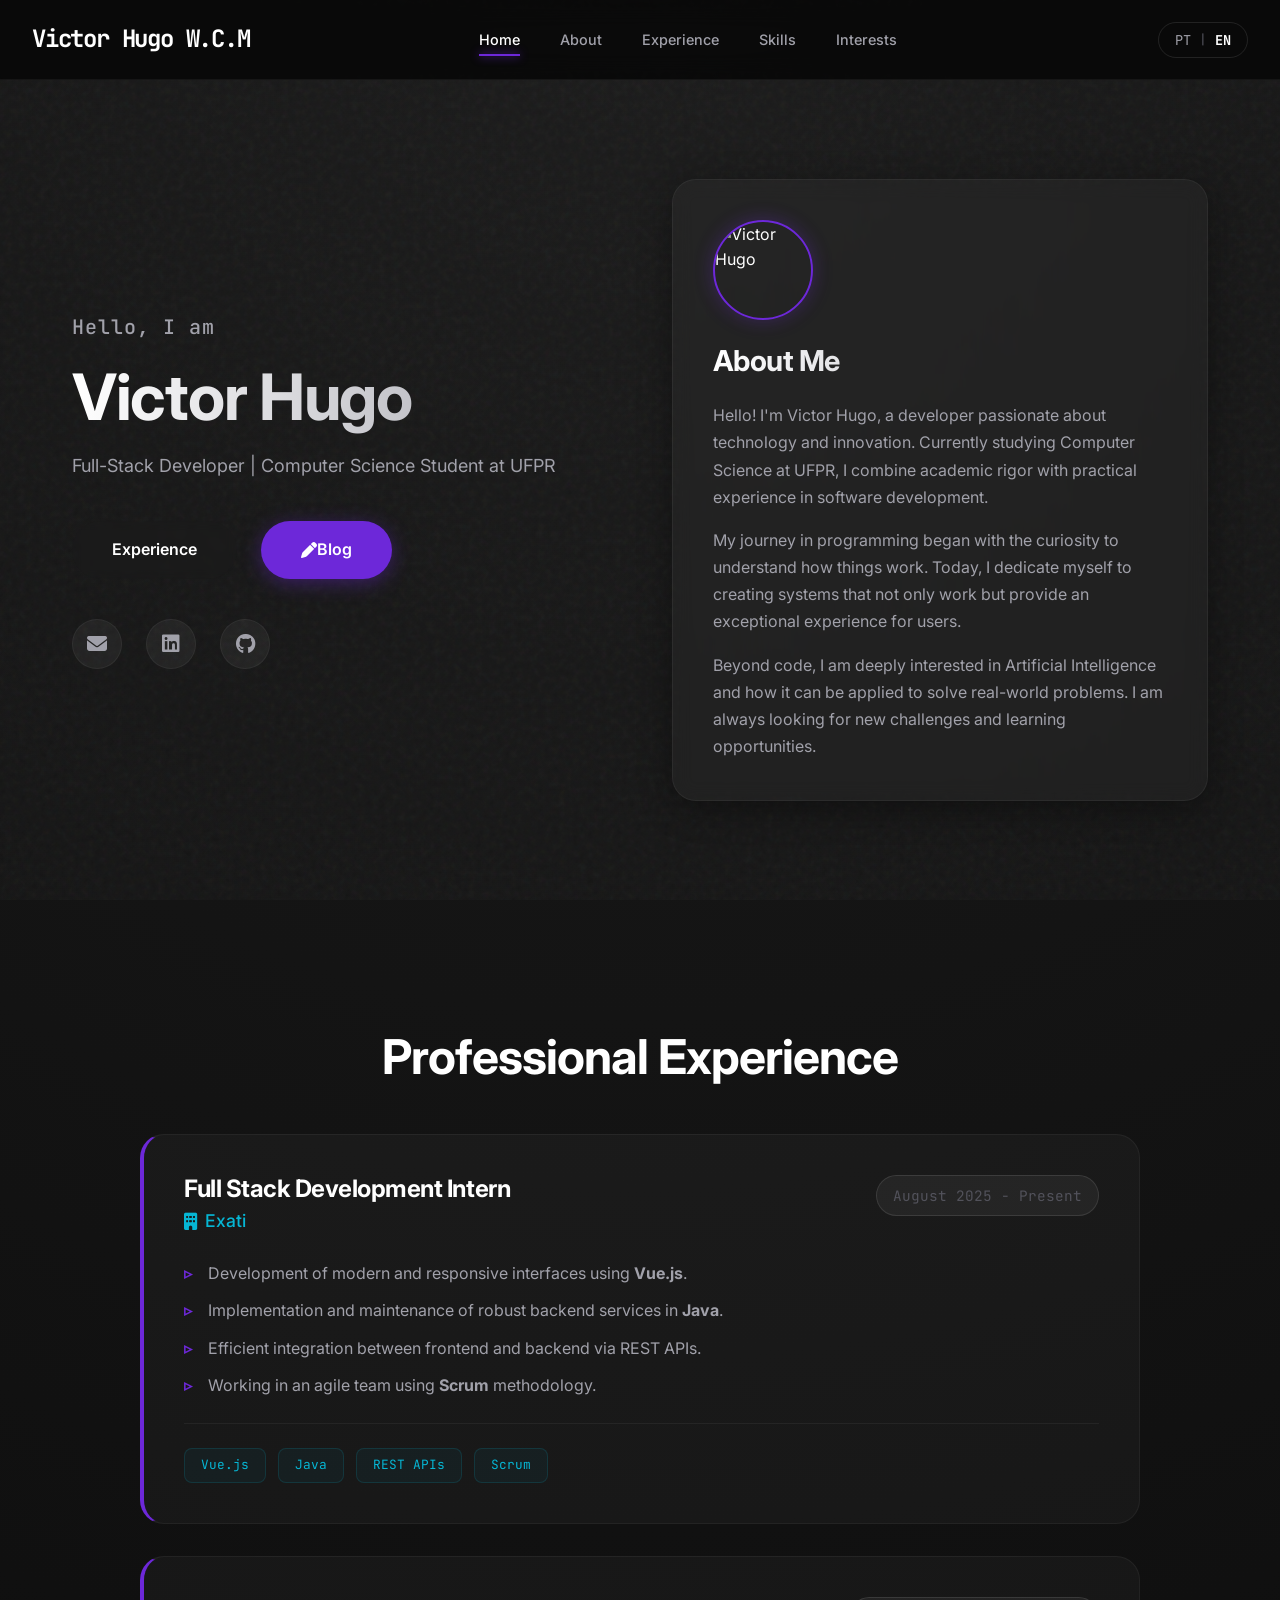
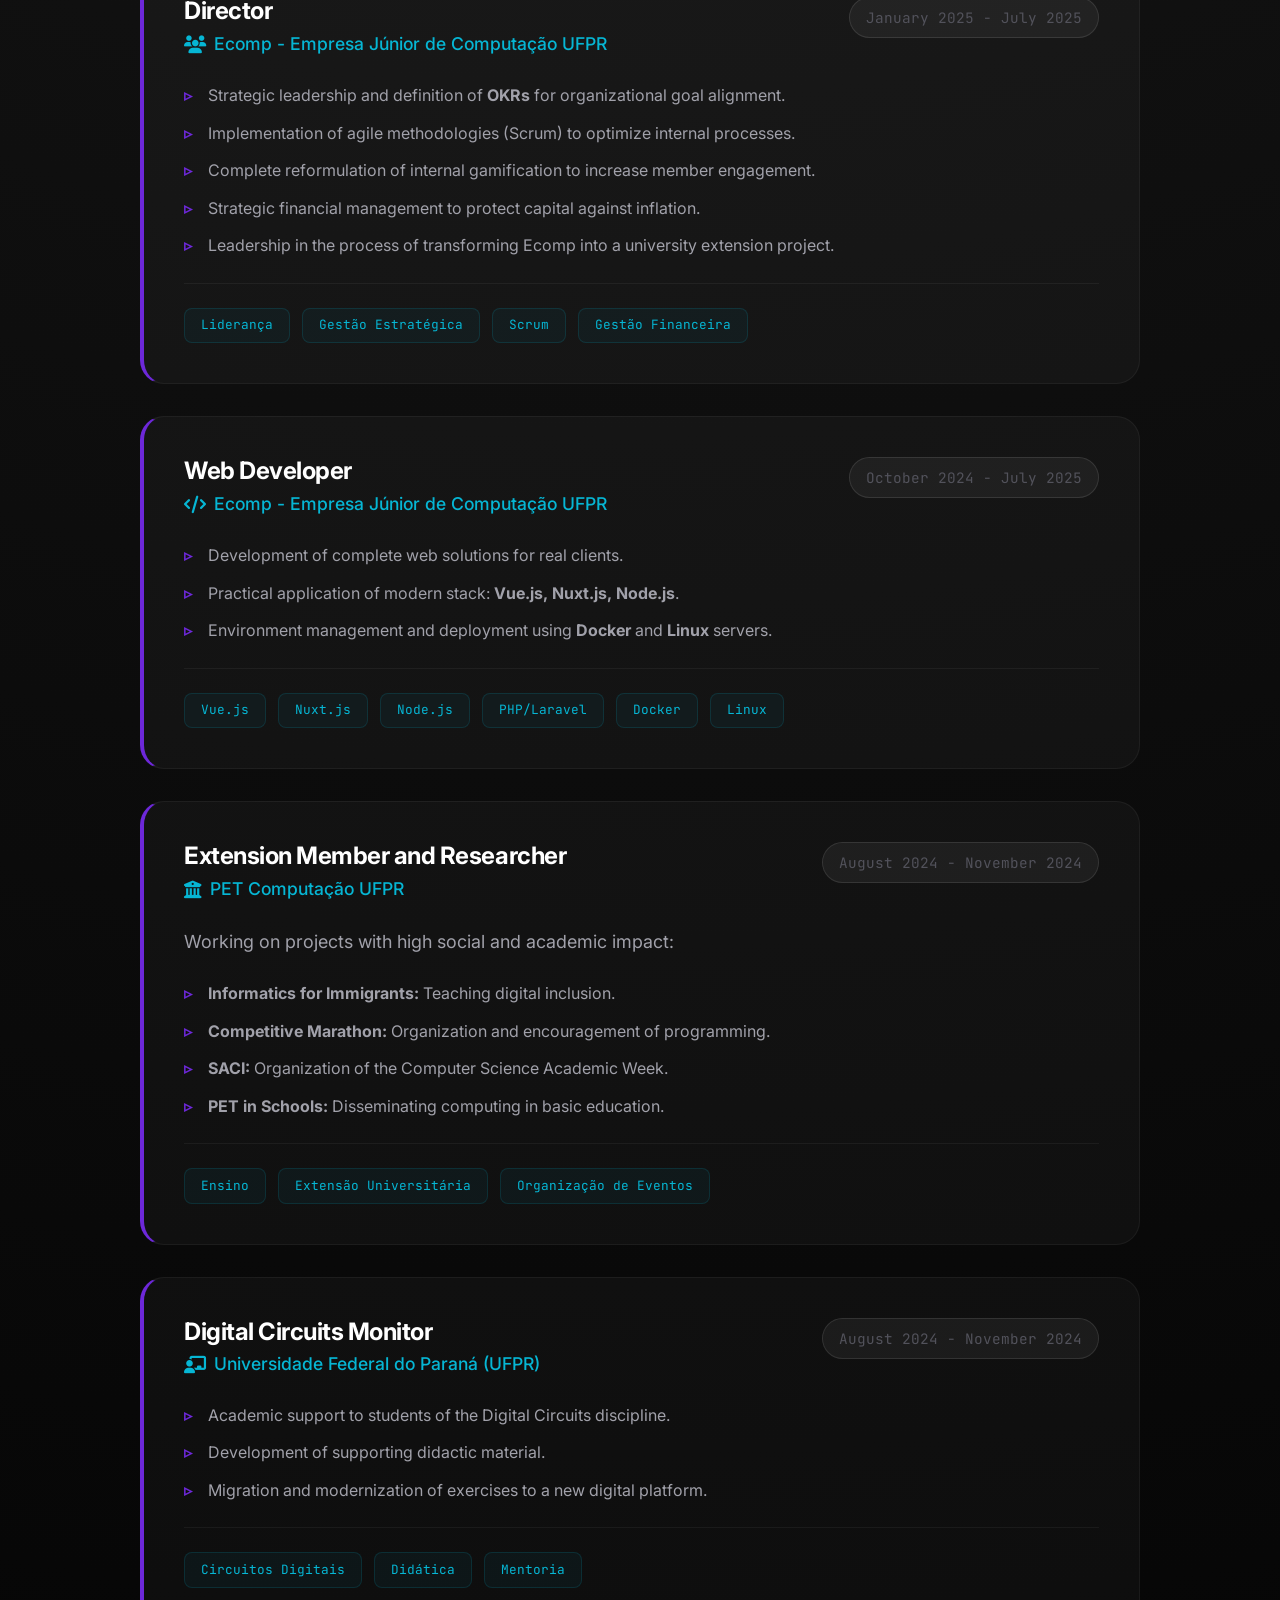
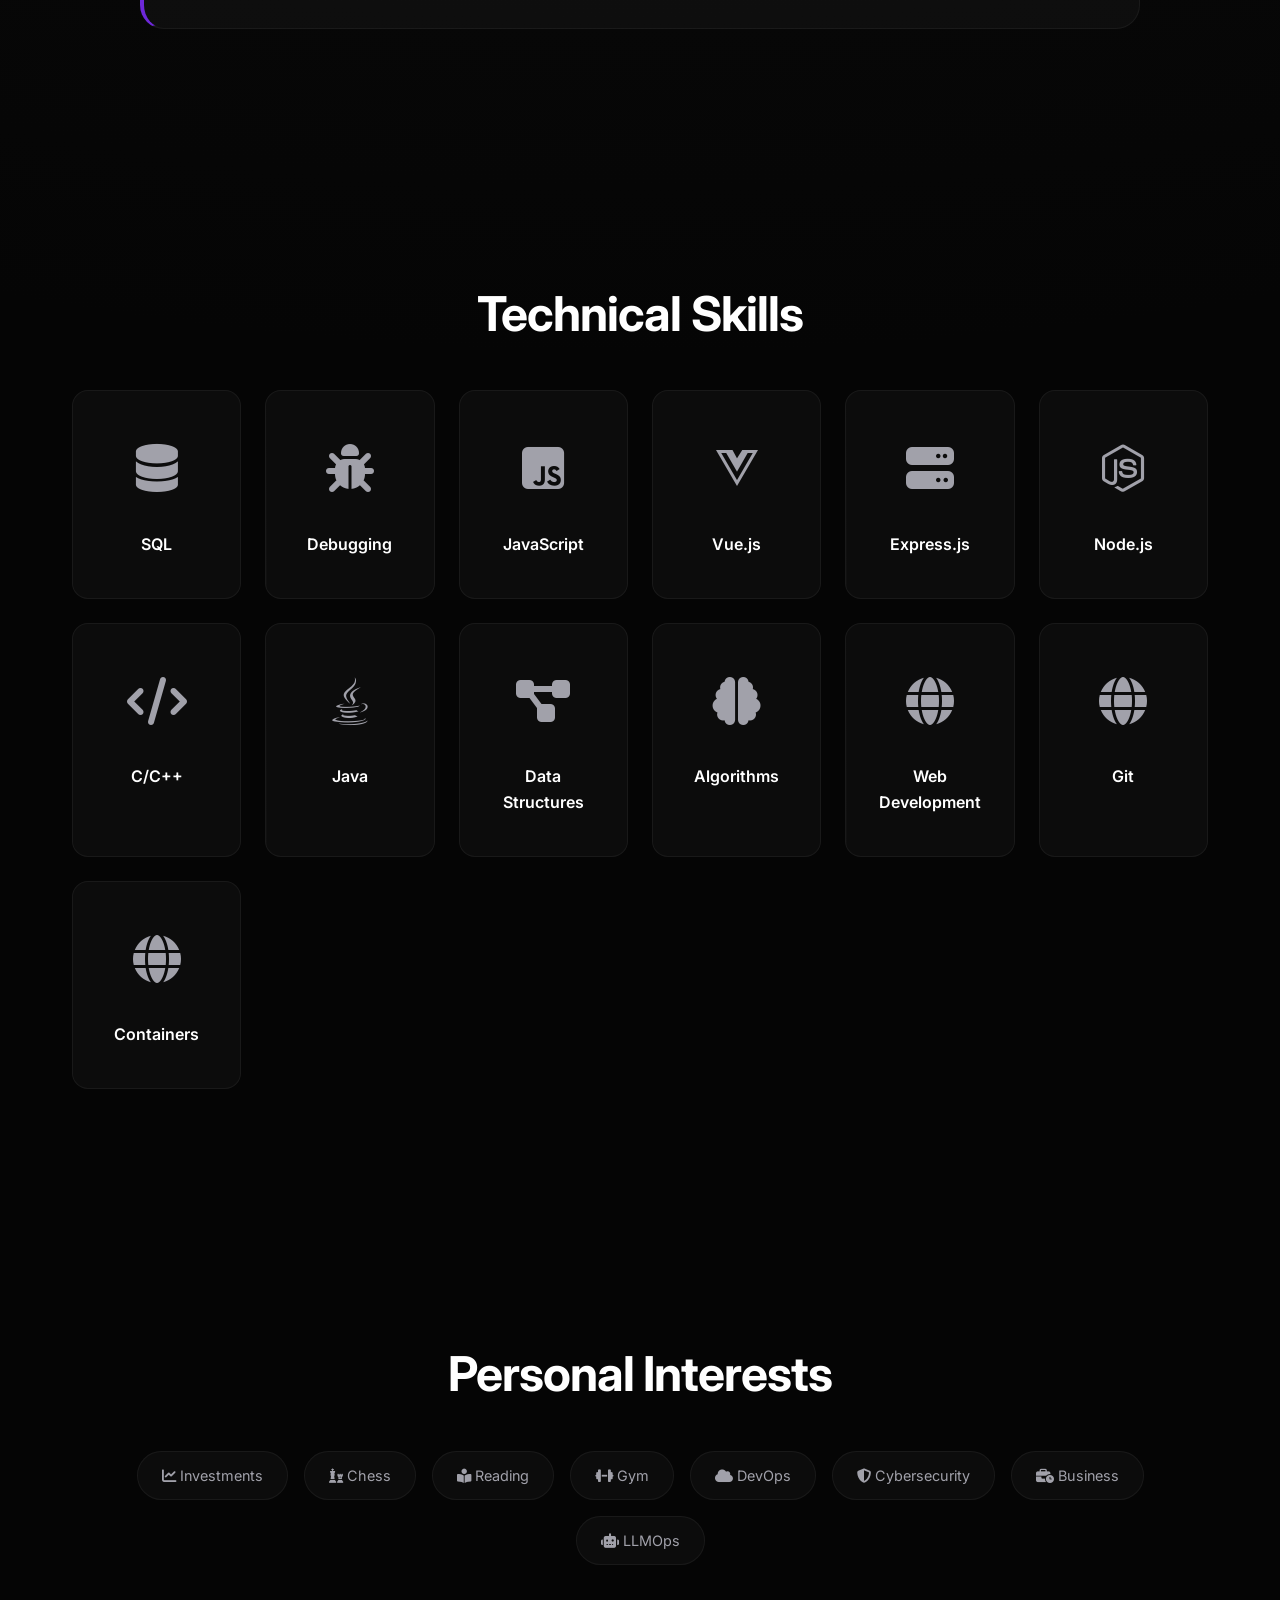
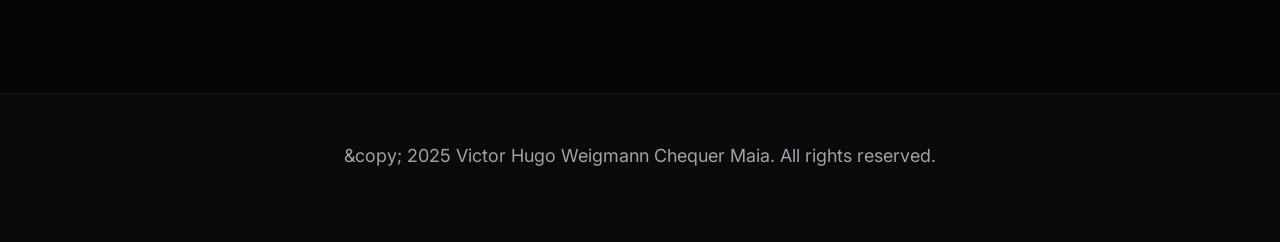
==== index.html @ 006206e4 "Adiciona imagem de perfil responsiva na seção hero" ====
<!DOCTYPE html>
<html lang="en">
  <head>
    <meta charset="UTF-8" />
    <meta name="viewport" content="width=device-width, initial-scale=1.0" />
    <title>Victor Hugo W.C.M | Desenvolvedor Full-Stack</title>
    <link rel="icon" href="https://i.postimg.cc/90FygxqM/foto-pessoal.png" type="image/png" />
    <link rel="preconnect" href="https://fonts.googleapis.com" />
    <link rel="preconnect" href="https://fonts.gstatic.com" crossorigin />
    <link
      href="https://fonts.googleapis.com/css2?family=Inter:wght@300;400;500;600;700;800;900&family=JetBrains+Mono:wght@400;500;600&display=swap"
      rel="stylesheet"
    />
    <link
      rel="stylesheet"
      href="https://cdnjs.cloudflare.com/ajax/libs/font-awesome/6.4.0/css/all.min.css"
      integrity="sha512-iecdLmaskl7CVkqkXNQ/ZH/XLlvWZOJyj7Yy7tcenmpD1ypASozpmT/E0iPtmFIB46ZmdtAc9eNBvH0H/ZpiBw=="
      crossorigin="anonymous"
    />
    <link rel="stylesheet" href="styles.css" />
  </head>
  <body>
    <!-- Navbar -->
    <nav class="navbar">
      <a href="#" class="logo">Victor Hugo W.C.M</a>
      <ul class="nav-links" id="nav-links">
        <li><a href="#hero" data-i18n="nav.home">Início</a></li>
        <li><a href="#sobre" data-i18n="nav.about">Sobre</a></li>
        <li><a href="#experiencia" data-i18n="nav.experience">Experiência</a></li>
        <li><a href="#habilidades" data-i18n="nav.skills">Habilidades</a></li>
        <li><a href="#interesses" data-i18n="nav.interests">Interesses</a></li>
      </ul>
      
      <div class="nav-controls">
        <button id="lang-switch" class="lang-switch" aria-label="Switch Language">
          <span class="lang-option" data-lang="pt">PT</span>
          <span class="separator">|</span>
          <span class="lang-option active" data-lang="en">EN</span>
        </button>
        <div class="hamburger" id="hamburger">
          <i class="fas fa-bars"></i>
        </div>
      </div>
    </nav>

    <main>
      <!-- Hero Section -->
      <section id="hero">
        <div class="container">
          <div class="hero-wrapper">
            <div class="hero-left">
              <span class="hero-subtitle" data-i18n="hero.subtitle">Olá, eu sou</span>
              <h1>Victor Hugo</h1>
              
              <div class="mobile-hero-image">
                <img src="https://i.postimg.cc/90FygxqM/foto-pessoal.png" alt="Victor Hugo" />
              </div>

              <p data-i18n="hero.description">
                Desenvolvedor Full-Stack | Graduando em Ciência da Computação na
                UFPR
              </p>

              <div class="hero-cta">
                <a href="#experiencia" class="btn btn-primary" data-i18n="nav.experience">Experiência</a>
                <a
                  href="https://pale-bread-28d.notion.site/Blog-2a53c65686d480fe8ce8ddb10f77fff7?source=copy_link"
                  target="_blank"
                  class="btn btn-accent"
                >
                  <i class="fas fa-pen"></i> <span data-i18n="hero.cta.blog"> Blog</span>
                </a>
              </div>

              <div class="social-links">
                <a
                  href="mailto:vichwcm@gmail.com"
                  class="social-link"
                  title="Enviar E-mail"
                >
                  <i class="fas fa-envelope"></i>
                </a>
                <a
                  href="https://www.linkedin.com/in/victor-hugo-wcm/"
                  target="_blank"
                  class="social-link"
                  title="LinkedIn"
                >
                  <i class="fab fa-linkedin"></i>
                </a>
                <a
                  href="https://github.com/vhwcm"
                  target="_blank"
                  class="social-link"
                  title="GitHub"
                >
                  <i class="fab fa-github"></i>
                </a>
              </div>
            </div>

            <div class="hero-right" id="sobre">
              <div class="about-card-integrated">
                <div class="about-image-small">
                  <img
                    src="https://i.postimg.cc/90FygxqM/foto-pessoal.png"
                    alt="Victor Hugo"
                  />
                </div>
                <div class="about-text-content">
                  <h2 data-i18n="about.title">Sobre Mim</h2>
                  <p data-i18n="about.p1">
                    Estudante de Ciência da Computação na UFPR com experiência
                    prática em desenvolvimento web. Atualmente estagiário na Exati e
                    ex-diretor da Ecomp, empresa júnior de computação da
                    universidade.
                  </p>
                  <p data-i18n="about.p2">
                    Trabalho principalmente com Vue.js, Node.js, Java e bancos de
                    dados. Tenho experiência com metodologias ágeis, containers
                    Docker e servidores Linux através de projetos reais com
                    clientes.
                  </p>
                  <p data-i18n="about.p3">
                    Participei ativamente do PET Computação em projetos de extensão
                    como ensino de informática para imigrantes e programação
                    competitiva. Foco em soluções práticas e eficientes.
                  </p>
                </div>
              </div>
            </div>
          </div>
        </div>
      </section>

      <!-- Experience Section -->
      <section id="experiencia" class="section">
        <div class="container">
          <h2 data-i18n="experience.title">Experiência Profissional</h2>
          <div class="experience-list">
            <!-- Exati -->
            <div class="experience-card">
              <div class="experience-header">
                <div class="experience-title-group">
                  <h3 data-i18n="experience.exati.role">Estagiário em Desenvolvimento Full Stack</h3>
                  <div class="experience-company">
                    <i class="fas fa-building"></i>
                    <a href="https://exati.com.br/" target="_blank">Exati</a>
                  </div>
                </div>
                <span class="experience-period" data-i18n="experience.exati.period">Agosto 2025 - Presente</span>
              </div>
              <div class="experience-content">
                <ul>
                  <li data-i18n="experience.exati.desc1">Desenvolvimento de interfaces modernas e responsivas utilizando <strong>Vue.js</strong>.</li>
                  <li data-i18n="experience.exati.desc2">Implementação e manutenção de serviços backend robustos em <strong>Java</strong>.</li>
                  <li data-i18n="experience.exati.desc3">Integração eficiente entre frontend e backend via APIs REST.</li>
                  <li data-i18n="experience.exati.desc4">Atuação em equipe ágil utilizando metodologia <strong>Scrum</strong>.</li>
                </ul>
                <div class="tech-stack">
                  <span class="tech-tag">Vue.js</span>
                  <span class="tech-tag">Java</span>
                  <span class="tech-tag">REST APIs</span>
                  <span class="tech-tag">Scrum</span>
                </div>
              </div>
            </div>

            <!-- Ecomp Diretor -->
            <div class="experience-card">
              <div class="experience-header">
                <div class="experience-title-group">
                  <h3 data-i18n="experience.ecomp_director.role">Diretor</h3>
                  <div class="experience-company">
                    <i class="fas fa-users"></i>
                    <a href="https://ecomp.co/" target="_blank">Ecomp - Empresa Júnior de Computação UFPR</a>
                  </div>
                </div>
                <span class="experience-period" data-i18n="experience.ecomp_director.period">Janeiro 2025 - Julho 2025</span>
              </div>
              <div class="experience-content">
                <ul>
                  <li data-i18n="experience.ecomp_director.desc1">Liderança estratégica e definição de <strong>OKRs</strong> para alinhamento de metas da organização.</li>
                  <li data-i18n="experience.ecomp_director.desc2">Implantação de metodologias ágeis (Scrum) para otimização de processos internos.</li>
                  <li data-i18n="experience.ecomp_director.desc3">Reformulação completa da gamificação interna para aumentar o engajamento dos membros.</li>
                  <li data-i18n="experience.ecomp_director.desc4">Gestão financeira estratégica para proteção do capital contra inflação.</li>
                  <li data-i18n="experience.ecomp_director.desc5">Liderança no processo de transformação da Ecomp em projeto de extensão universitária.</li>
                </ul>
                <div class="tech-stack">
                  <span class="tech-tag">Liderança</span>
                  <span class="tech-tag">Gestão Estratégica</span>
                  <span class="tech-tag">Scrum</span>
                  <span class="tech-tag">Gestão Financeira</span>
                </div>
              </div>
            </div>

            <!-- Ecomp Desenvolvedor -->
            <div class="experience-card">
              <div class="experience-header">
                <div class="experience-title-group">
                  <h3 data-i18n="experience.ecomp_developer.role">Desenvolvedor Web</h3>
                  <div class="experience-company">
                    <i class="fas fa-code"></i>
                    <a href="https://ecomp.co/" target="_blank">Ecomp - Empresa Júnior de Computação UFPR</a>
                  </div>
                </div>
                <span class="experience-period" data-i18n="experience.ecomp_developer.period">Outubro 2024 - Julho 2025</span>
              </div>
              <div class="experience-content">
                <ul>
                  <li data-i18n="experience.ecomp_developer.desc1">Desenvolvimento de soluções web completas para clientes reais.</li>
                  <li data-i18n="experience.ecomp_developer.desc2">Aplicação prática de stack moderna: <strong>Vue.js, Nuxt.js, Node.js</strong>.</li>
                  <li data-i18n="experience.ecomp_developer.desc3">Gerenciamento de ambiente e deploy utilizando <strong>Docker</strong> e servidores <strong>Linux</strong>.</li>
                </ul>
                <div class="tech-stack">
                  <span class="tech-tag">Vue.js</span>
                  <span class="tech-tag">Nuxt.js</span>
                  <span class="tech-tag">Node.js</span>
                  <span class="tech-tag">PHP/Laravel</span>
                  <span class="tech-tag">Docker</span>
                  <span class="tech-tag">Linux</span>
                </div>
              </div>
            </div>

            <!-- PET -->
            <div class="experience-card">
              <div class="experience-header">
                <div class="experience-title-group">
                  <h3 data-i18n="experience.pet.role">Membro Extensionista e Pesquisador</h3>
                  <div class="experience-company">
                    <i class="fas fa-university"></i>
                    <a href="https://web.inf.ufpr.br/pet/" target="_blank">PET Computação UFPR</a>
                  </div>
                </div>
                <span class="experience-period" data-i18n="experience.pet.period">Agosto 2024 - Novembro 2024</span>
              </div>
              <div class="experience-content">
                <p data-i18n="experience.pet.intro">Atuação em projetos de alto impacto social e acadêmico:</p>
                <ul>
                  <li data-i18n="experience.pet.desc1"><strong>Informática para Imigrantes:</strong> Ensino de inclusão digital.</li>
                  <li data-i18n="experience.pet.desc2"><strong>Maratona Competitiva:</strong> Organização e incentivo à programação.</li>
                  <li data-i18n="experience.pet.desc3"><strong>SACI:</strong> Organização da Semana Acadêmica de Computação.</li>
                  <li data-i18n="experience.pet.desc4"><strong>PET nas Escolas:</strong> Divulgação da computação no ensino básico.</li>
                </ul>
                <div class="tech-stack">
                  <span class="tech-tag">Ensino</span>
                  <span class="tech-tag">Extensão Universitária</span>
                  <span class="tech-tag">Organização de Eventos</span>
                </div>
              </div>
            </div>

            <!-- Monitoria -->
            <div class="experience-card">
              <div class="experience-header">
                <div class="experience-title-group">
                  <h3 data-i18n="experience.monitor.role">Monitor de Circuitos Digitais</h3>
                  <div class="experience-company">
                    <i class="fas fa-chalkboard-teacher"></i>
                    <span>Universidade Federal do Paraná (UFPR)</span>
                  </div>
                </div>
                <span class="experience-period" data-i18n="experience.monitor.period">Agosto 2024 - Novembro 2024</span>
              </div>
              <div class="experience-content">
                <ul>
                  <li data-i18n="experience.monitor.desc1">Suporte acadêmico aos alunos da disciplina de Circuitos Digitais.</li>
                  <li data-i18n="experience.monitor.desc2">Desenvolvimento de material didático de apoio.</li>
                  <li data-i18n="experience.monitor.desc3">Migração e modernização de exercícios para nova plataforma digital.</li>
                </ul>
                <div class="tech-stack">
                  <span class="tech-tag">Circuitos Digitais</span>
                  <span class="tech-tag">Didática</span>
                  <span class="tech-tag">Mentoria</span>
                </div>
              </div>
            </div>
          </div>
        </div>
      </section>

      <!-- Skills Section -->
      <section id="habilidades" class="section">
        <div class="container">
          <h2 data-i18n="skills.title">Habilidades Técnicas</h2>
          <div class="skills-grid">
            <div class="skill-card">
              <div class="skill-icon">
                <i class="fas fa-database"></i>
              </div>
              <div class="skill-name">SQL</div>
            </div>
            <div class="skill-card">
              <div class="skill-icon">
                <i class="fas fa-bug"></i>
              </div>
              <div class="skill-name">Debugging</div>
            </div>
            <div class="skill-card">
              <div class="skill-icon">
                <i class="fab fa-js-square"></i>
              </div>
              <div class="skill-name">JavaScript</div>
            </div>
            <div class="skill-card">
              <div class="skill-icon">
                <i class="fab fa-vuejs"></i>
              </div>
              <div class="skill-name">Vue.js</div>
            </div>
            <div class="skill-card">
              <div class="skill-icon">
                <i class="fas fa-server"></i>
              </div>
              <div class="skill-name">Express.js</div>
            </div>
            <div class="skill-card">
              <div class="skill-icon">
                <i class="fab fa-node-js"></i>
              </div>
              <div class="skill-name">Node.js</div>
            </div>
            <div class="skill-card">
              <div class="skill-icon">
                <i class="fas fa-code"></i>
              </div>
              <div class="skill-name">C/C++</div>
            </div>
            <div class="skill-card">
              <div class="skill-icon">
                <i class="fab fa-java"></i>
              </div>
              <div class="skill-name">Java</div>
            </div>
            <div class="skill-card">
              <div class="skill-icon">
                <i class="fas fa-project-diagram"></i>
              </div>
              <div class="skill-name" data-i18n="skills.data_structures">Estrutura de Dados</div>
            </div>
            <div class="skill-card">
              <div class="skill-icon">
                <i class="fas fa-brain"></i>
              </div>
              <div class="skill-name" data-i18n="skills.algorithms">Algoritmos</div>
            </div>
            <div class="skill-card">
              <div class="skill-icon">
                <i class="fas fa-globe"></i>
              </div>
              <div class="skill-name" data-i18n="skills.web_dev">Desenvolvimento Web</div>
            </div>
            <div class="skill-card">
              <div class="skill-icon">
                <i class="fas fa-globe"></i>
              </div>
              <div class="skill-name">Git</div>
            </div>
            <div class="skill-card">
              <div class="skill-icon">
                <i class="fas fa-globe"></i>
              </div>
              <div class="skill-name">Containers</div>
            </div>
          </div>
        </div>
      </section>

      <!-- Interests Section -->
      <section id="interesses" class="section">
        <div class="container">
          <h2 data-i18n="interests.title">Interesses Pessoais</h2>
          <div class="interests-grid">
            <div class="interest-tag">
              <i class="fas fa-chart-line"></i>
              <span data-i18n="interests.investments">Investimentos</span>
            </div>
            <div class="interest-tag">
              <i class="fas fa-chess"></i>
              <span data-i18n="interests.chess">Xadrez</span>
            </div>
            <div class="interest-tag">
              <i class="fas fa-book-reader"></i>
              <span data-i18n="interests.reading">Leitura</span>
            </div>
            <div class="interest-tag">
              <i class="fas fa-dumbbell"></i>
              <span data-i18n="interests.gym">Academia</span>
            </div>
            <div class="interest-tag">
              <i class="fas fa-cloud"></i>
              <span>DevOps</span>
            </div>
            <div class="interest-tag">
              <i class="fas fa-shield-alt"></i>
              <span data-i18n="interests.cybersecurity">Cibersegurança</span>
            </div>
            <div class="interest-tag">
              <i class="fas fa-business-time"></i>
              <span data-i18n="interests.business">Negócios</span>
            </div>
            <div class="interest-tag">
              <i class="fas fa-robot"></i>
              <span>LLMOps</span>
            </div>
          </div>
        </div>
      </section>
    </main>

    <!-- Footer -->
    <footer class="footer">
      <div class="container">
        <p data-i18n="footer.rights">
          &copy; 2025 Victor Hugo Weigmann Chequer Maia. Todos os direitos
          reservados.
        </p>
      </div>
    </footer>

    <script src="script.js"></script>
  </body>
</html>
---- styles.css ----
/* Modern Reset & Variables */
:root {
    /* Color Palette - Deep Space Theme */
    --bg-primary: #050505;
    --bg-secondary: #0a0a0a;
    --bg-tertiary: #111111;
    --text-primary: #ffffff;
    --text-secondary: #a1a1aa;
    --text-muted: #52525b;
    
    /* Accents - Electric Violet & Cyan */
    --accent-primary: #6d28d9;
    --accent-secondary: #06b6d4;
    --accent-glow: rgba(109, 40, 217, 0.5);
    
    /* Glassmorphism */
    --glass-bg: rgba(255, 255, 255, 0.03);
    --glass-border: 1px solid rgba(255, 255, 255, 0.05);
    --glass-shadow: 0 8px 32px 0 rgba(0, 0, 0, 0.37);
    --backdrop-blur: blur(12px);
    
    /* Typography */
    --font-sans: 'Inter', -apple-system, BlinkMacSystemFont, sans-serif;
    --font-mono: 'JetBrains Mono', monospace;
    
    /* Spacing & Layout */
    --container-width: 1200px;
    --header-height: 80px;
    --radius-sm: 8px;
    --radius-md: 16px;
    --radius-lg: 24px;
    --radius-full: 9999px;
}

/* Base Styles */
* {
    margin: 0;
    padding: 0;
    box-sizing: border-box;
}

html {
    scroll-behavior: smooth;
    font-size: 16px;
}

body {
    background-color: var(--bg-primary);
    color: var(--text-primary);
    font-family: var(--font-sans);
    line-height: 1.6;
    overflow-x: hidden;
    background-image: radial-gradient(circle at 50% 0%, #1a1a1a 0%, transparent 70%);
    min-height: 100vh;
}

/* Typography */
h1, h2, h3, h4, h5, h6 {
    font-weight: 700;
    letter-spacing: -0.02em;
    line-height: 1.2;
    color: var(--text-primary);
}

h1 {
    font-size: clamp(2.5rem, 5vw, 4.5rem);
    background: linear-gradient(to right, #fff, #a1a1aa);
    background-clip: text;
    -webkit-background-clip: text;
    -webkit-text-fill-color: transparent;
    margin-bottom: 1rem;
}

h2 {
    font-size: clamp(2rem, 4vw, 3rem);
    margin-bottom: 3rem;
    text-align: center;
}

h3 {
    font-size: 1.5rem;
    margin-bottom: 1rem;
}

p {
    color: var(--text-secondary);
    font-size: 1.125rem;
    margin-bottom: 1.5rem;
}

a {
    text-decoration: none;
    color: inherit;
    transition: all 0.3s ease;
}

/* Utility Classes */
.container {
    max-width: var(--container-width);
    margin: 0 auto;
    padding: 0 2rem;
}

.section {
    padding: 8rem 0;
    position: relative;
}

/* Full width for Experience section */
#experiencia .container {
    max-width: 100%;
    padding: 0 5%;
}

/* Navbar */
.navbar {
    position: fixed;
    top: 0;
    left: 0;
    width: 100%;
    height: var(--header-height);
    z-index: 1000;
    background: rgba(5, 5, 5, 0.8);
    backdrop-filter: var(--backdrop-blur);
    -webkit-backdrop-filter: var(--backdrop-blur);
    border-bottom: var(--glass-border);
    display: flex;
    align-items: center;
    justify-content: space-between;
    padding: 0 2rem;
}

.logo {
    font-family: var(--font-mono);
    font-weight: 700;
    font-size: 1.5rem;
    color: var(--text-primary);
    letter-spacing: -0.05em;
}

.nav-links {
    display: flex;
    gap: 2.5rem;
    list-style: none;
}

.nav-links a {
    font-size: 0.9rem;
    font-weight: 500;
    color: var(--text-secondary);
    position: relative;
    padding: 0.5rem 0;
}

.nav-links a:hover,
.nav-links a.active {
    color: var(--text-primary);
}

.nav-links a::after {
    content: '';
    position: absolute;
    bottom: 0;
    left: 0;
    width: 0;
    height: 2px;
    background: var(--accent-primary);
    transition: width 0.3s ease;
    box-shadow: 0 0 10px var(--accent-primary);
}

.nav-links a:hover::after,
.nav-links a.active::after {
    width: 100%;
}

/* Language Switcher */
.nav-controls {
    display: flex;
    align-items: center;
    margin-left: 2rem;
}

.lang-switch {
    background: transparent;
    border: 1px solid rgba(255, 255, 255, 0.1);
    color: var(--text-secondary);
    padding: 0.5rem 1rem;
    border-radius: var(--radius-full);
    cursor: pointer;
    font-family: var(--font-mono);
    font-size: 0.85rem;
    transition: all 0.3s ease;
    display: flex;
    align-items: center;
    gap: 0.5rem;
}

.lang-switch:hover {
    background: var(--glass-bg);
    color: var(--text-primary);
    border-color: var(--accent-primary);
    box-shadow: 0 0 15px rgba(109, 40, 217, 0.2);
}

.lang-switch i {
    font-size: 0.9rem;
}

.lang-option {
    font-weight: 400;
    transition: color 0.3s ease;
}

.lang-option.active {
    color: var(--text-primary);
    font-weight: 700;
}

.separator {
    color: var(--text-muted);
    font-size: 0.8rem;
}

.hamburger {
    display: none;
    cursor: pointer;
    color: var(--text-primary);
    font-size: 1.5rem;
}

/* Hero Section */
#hero {
    min-height: 100vh;
    display: flex;
    align-items: center;
    justify-content: center;
    padding-top: var(--header-height);
    position: relative;
    overflow: hidden;
}

/* Background Noise/Grain */
#hero::before {
    content: "";
    position: absolute;
    top: 0;
    left: 0;
    width: 100%;
    height: 100%;
    background-image: url("data:image/svg+xml,%3Csvg viewBox='0 0 200 200' xmlns='http://www.w3.org/2000/svg'%3E%3Cfilter id='noiseFilter'%3E%3CfeTurbulence type='fractalNoise' baseFrequency='0.65' numOctaves='3' stitchTiles='stitch'/%3E%3C/filter%3E%3Crect width='100%25' height='100%25' filter='url(%23noiseFilter)' opacity='0.05'/%3E%3C/svg%3E");
    pointer-events: none;
    z-index: -1;
}

.hero-wrapper {
    display: grid;
    grid-template-columns: 1fr 1fr;
    gap: 4rem;
    align-items: center;
    z-index: 1;
    width: 100%;
}

.hero-left {
    text-align: left;
}

.mobile-hero-image {
    display: none;
}

.hero-subtitle {
    font-family: var(--font-mono);
    color: var(--text-secondary);
    margin-bottom: 1rem;
    display: block;
    font-size: 1.25rem;
    letter-spacing: 0.05em;
    font-weight: 500;
}

.hero-cta {
    margin-top: 2.5rem;
    display: flex;
    gap: 1.5rem;
    justify-content: flex-start;
}

.btn {
    padding: 1rem 2.5rem;
    border-radius: var(--radius-full);
    font-weight: 600;
    cursor: pointer;
    transition: all 0.3s cubic-bezier(0.4, 0, 0.2, 1);
    border: none;
    font-size: 1rem;
    display: inline-flex;
    align-items: center;
    justify-content: center;
    text-decoration: none;
}

.btn-primary {
    background: transparent;
    border: 1px solid var(--glass-border);
    color: var(--text-primary);
    backdrop-filter: blur(4px);
}

.btn-primary:hover {
    border-color: var(--text-primary);
    background: rgba(255, 255, 255, 0.05);
}

.btn-accent {
    background: var(--accent-primary);
    color: #ffffff;
    box-shadow: 0 4px 20px rgba(109, 40, 217, 0.4);
}

.btn-accent:hover {
    background: #7c3aed;
    transform: translateY(-2px);
    box-shadow: 0 6px 25px rgba(109, 40, 217, 0.6);
}

.btn-secondary {
    background: transparent;
    border: 1px solid var(--glass-border);
    color: var(--text-primary);
    backdrop-filter: blur(4px);
}

.btn-secondary:hover {
    border-color: var(--text-primary);
    background: rgba(255, 255, 255, 0.05);
}

.social-links {
    display: flex;
    gap: 1.5rem;
    justify-content: flex-start;
    margin-top: 2.5rem;
}

.social-link {
    width: 50px;
    height: 50px;
    border-radius: 50%;
    background: rgba(255, 255, 255, 0.05);
    display: flex;
    align-items: center;
    justify-content: center;
    color: var(--text-secondary);
    font-size: 1.25rem;
    transition: all 0.3s ease;
    border: 1px solid rgba(255, 255, 255, 0.05);
}

.social-link:hover {
    background: var(--accent-primary);
    color: #ffffff;
    transform: translateY(-3px);
    box-shadow: 0 5px 15px rgba(109, 40, 217, 0.4);
    border-color: transparent;
}

/* Integrated About Section */
.about-card-integrated {
    background: var(--glass-bg);
    border: var(--glass-border);
    padding: 2.5rem;
    border-radius: var(--radius-lg);
    backdrop-filter: blur(10px);
    box-shadow: var(--glass-shadow);
    transition: transform 0.3s ease;
}

.about-card-integrated:hover {
    transform: translateY(-5px);
    border-color: rgba(255, 255, 255, 0.1);
}

.about-image-small {
    width: 100px;
    height: 100px;
    border-radius: 50%;
    overflow: hidden;
    margin-bottom: 1.5rem;
    border: 2px solid var(--accent-primary);
    box-shadow: 0 0 20px rgba(109, 40, 217, 0.3);
}

.about-image-small img {
    width: 100%;
    height: 100%;
    object-fit: cover;
}

.about-text-content h2 {
    font-size: 1.8rem;
    margin-bottom: 1.5rem;
    text-align: left;
    background: linear-gradient(to right, #fff, #a1a1aa);
    background-clip: text;
    -webkit-background-clip: text;
    -webkit-text-fill-color: transparent;
}

.about-text-content p {
    font-size: 1rem;
    margin-bottom: 1rem;
    color: var(--text-secondary);
    line-height: 1.7;
}

.about-text-content p:last-child {
    margin-bottom: 0;
}

/* Skills Cards */
.skills-grid {
    display: grid;
    grid-template-columns: repeat(auto-fit, minmax(160px, 1fr));
    gap: 1.5rem;
    margin-top: 3rem;
}

.skill-card {
    background: var(--glass-bg);
    border: var(--glass-border);
    padding: 2.5rem 1.5rem;
    border-radius: var(--radius-md);
    text-align: center;
    transition: all 0.3s ease;
    position: relative;
    overflow: hidden;
}

.skill-card::before {
    content: '';
    position: absolute;
    top: 0;
    left: 0;
    width: 100%;
    height: 100%;
    background: linear-gradient(45deg, transparent, rgba(255, 255, 255, 0.03), transparent);
    transform: translateX(-100%);
    transition: transform 0.6s ease;
}

.skill-card:hover::before {
    transform: translateX(100%);
}

.skill-card:hover {
    background: rgba(255, 255, 255, 0.05);
    transform: translateY(-5px);
    border-color: var(--accent-primary);
    box-shadow: 0 10px 30px -10px rgba(0, 0, 0, 0.5);
}

.skill-icon {
    font-size: 3rem;
    margin-bottom: 1.5rem;
    color: var(--text-secondary);
    transition: all 0.3s ease;
}

.skill-card:hover .skill-icon {
    color: var(--accent-primary);
    transform: scale(1.1);
}

.skill-name {
    font-weight: 600;
    color: var(--text-primary);
}

/* Projects */
.projects-grid {
    display: grid;
    grid-template-columns: repeat(auto-fit, minmax(350px, 1fr));
    gap: 2.5rem;
}

.project-card {
    background: var(--glass-bg);
    border: var(--glass-border);
    border-radius: var(--radius-lg);
    overflow: hidden;
    transition: all 0.4s cubic-bezier(0.4, 0, 0.2, 1);
    display: flex;
    flex-direction: column;
}

.project-card:hover {
    transform: translateY(-8px);
    box-shadow: var(--glass-shadow);
    border-color: rgba(255, 255, 255, 0.1);
}

.project-image {
    width: 100%;
    height: 240px;
    background: var(--bg-tertiary);
    overflow: hidden;
    position: relative;
}

.project-image img {
    width: 100%;
    height: 100%;
    object-fit: cover;
    transition: transform 0.5s ease;
}

.project-card:hover .project-image img {
    transform: scale(1.05);
}

.project-info {
    padding: 2rem;
    flex: 1;
    display: flex;
    flex-direction: column;
}

.project-title {
    font-size: 1.5rem;
    margin-bottom: 0.5rem;
    color: var(--text-primary);
}

.project-description {
    color: var(--text-secondary);
    font-size: 1rem;
    margin-bottom: 1.5rem;
    flex-grow: 1;
}

.project-links {
    display: flex;
    gap: 1rem;
    margin-top: auto;
}

.project-link {
    width: 40px;
    height: 40px;
    border-radius: 50%;
    background: rgba(255, 255, 255, 0.05);
    display: flex;
    align-items: center;
    justify-content: center;
    color: var(--text-primary);
    transition: all 0.3s ease;
    border: 1px solid transparent;
}

.project-link:hover {
    background: var(--accent-primary);
    transform: translateY(-2px);
    box-shadow: 0 5px 15px rgba(109, 40, 217, 0.3);
}

/* Interests / Tags */
.interests-grid {
    display: flex;
    flex-wrap: wrap;
    justify-content: center;
    gap: 1rem;
}

.interest-tag {
    padding: 0.75rem 1.5rem;
    background: var(--glass-bg);
    border: var(--glass-border);
    border-radius: var(--radius-full);
    color: var(--text-secondary);
    font-size: 0.9rem;
    transition: all 0.3s ease;
    cursor: default;
}

.interest-tag:hover {
    background: rgba(255, 255, 255, 0.08);
    border-color: var(--accent-secondary);
    color: var(--text-primary);
    transform: translateY(-2px);
}

/* Contact */
.contact-container {
    text-align: center;
    max-width: 600px;
    margin: 0 auto;
}

.contact-info {
    display: flex;
    justify-content: center;
    gap: 3rem;
    margin: 3rem 0;
}

.contact-item {
    display: flex;
    flex-direction: column;
    align-items: center;
    gap: 1rem;
    padding: 2rem;
    background: var(--glass-bg);
    border: var(--glass-border);
    border-radius: var(--radius-md);
    width: 100%;
    transition: all 0.3s ease;
}

.contact-item:hover {
    border-color: var(--accent-primary);
    transform: translateY(-5px);
}

.contact-icon {
    font-size: 2rem;
    color: var(--accent-primary);
}

/* Experience Section - Modern Card Layout */
.experience-list {
    display: flex;
    flex-direction: column;
    gap: 2rem;
    max-width: 1000px;
    margin: 0 auto;
}

.experience-card {
    background: var(--glass-bg);
    border: var(--glass-border);
    border-radius: var(--radius-lg);
    padding: 2.5rem;
    position: relative;
    transition: all 0.3s cubic-bezier(0.4, 0, 0.2, 1);
    overflow: hidden;
    border-left: 4px solid var(--accent-primary);
}

.experience-card:hover {
    transform: translateY(-5px);
    background: rgba(255, 255, 255, 0.05);
    box-shadow: var(--glass-shadow);
    border-color: var(--accent-primary);
}

.experience-header {
    display: flex;
    justify-content: space-between;
    align-items: flex-start;
    margin-bottom: 1.5rem;
    flex-wrap: wrap;
    gap: 1rem;
}

.experience-title-group h3 {
    font-size: 1.5rem;
    margin-bottom: 0.25rem;
    color: var(--text-primary);
}

.experience-company {
    font-size: 1.1rem;
    color: var(--accent-secondary);
    font-weight: 500;
    display: flex;
    align-items: center;
    gap: 0.5rem;
}

.experience-company a {
    color: inherit;
    text-decoration: none;
    border-bottom: 1px solid transparent;
    transition: border-color 0.3s ease;
}

.experience-company a:hover {
    border-color: var(--accent-secondary);
}

.experience-period {
    font-family: var(--font-mono);
    font-size: 0.9rem;
    color: var(--text-muted);
    background: rgba(255, 255, 255, 0.05);
    padding: 0.5rem 1rem;
    border-radius: var(--radius-full);
    border: 1px solid rgba(255, 255, 255, 0.1);
    white-space: nowrap;
}

.experience-content ul {
    list-style: none;
    margin-bottom: 1.5rem;
}

.experience-content ul li {
    position: relative;
    padding-left: 1.5rem;
    margin-bottom: 0.75rem;
    color: var(--text-secondary);
    line-height: 1.6;
}

.experience-content ul li::before {
    content: '▹';
    position: absolute;
    left: 0;
    color: var(--accent-primary);
    font-weight: bold;
}

/* Tech Stack Tags */
.tech-stack {
    display: flex;
    flex-wrap: wrap;
    gap: 0.75rem;
    margin-top: 1.5rem;
    padding-top: 1.5rem;
    border-top: 1px solid rgba(255, 255, 255, 0.05);
}

.tech-tag {
    font-size: 0.8rem;
    font-family: var(--font-mono);
    color: var(--accent-secondary);
    background: rgba(6, 182, 212, 0.05);
    padding: 0.4rem 1rem;
    border-radius: var(--radius-sm);
    border: 1px solid rgba(6, 182, 212, 0.15);
    transition: all 0.3s ease;
}

.tech-tag:hover {
    background: rgba(6, 182, 212, 0.15);
    transform: translateY(-2px);
    border-color: var(--accent-secondary);
    color: var(--text-primary);
}

/* Responsive Adjustments */
@media (max-width: 768px) {
    .experience-header {
        flex-direction: column;
        gap: 0.5rem;
    }
    
    .experience-period {
        align-self: flex-start;
        margin-top: 0.5rem;
    }
    
    .experience-card {
        padding: 1.5rem;
    }
}

/* Particles (Optional - keeping subtle) */
.particles {
    position: fixed;
    top: 0;
    left: 0;
    width: 100%;
    height: 100%;
    z-index: -1;
    pointer-events: none;
    overflow: hidden;
}

.particle {
    position: absolute;
    background: var(--accent-primary);
    border-radius: 50%;
    opacity: 0.3;
    animation: float 20s infinite linear;
    bottom: -10px;
}

@keyframes float {
    0% {
        transform: translateY(0) translateX(0);
        opacity: 0;
    }
    50% {
        opacity: 0.5;
    }
    100% {
        transform: translateY(-100vh) translateX(20px);
        opacity: 0;
    }
}

/* Footer */
.footer {
    padding: 3rem 0;
    text-align: center;
    border-top: var(--glass-border);
    color: var(--text-muted);
    font-size: 0.9rem;
    background: var(--bg-secondary);
}

/* Mobile Responsive */
@media (max-width: 992px) {
    .hero-wrapper {
        grid-template-columns: 1fr;
        gap: 3rem;
        text-align: center;
    }

    .hero-left {
        text-align: center;
    }

    .mobile-hero-image {
        display: block;
        width: 150px;
        height: 150px;
        margin: 1.5rem auto;
        border-radius: 50%;
        overflow: hidden;
        border: 2px solid var(--accent-primary);
        box-shadow: 0 0 20px rgba(109, 40, 217, 0.3);
    }

    .mobile-hero-image img {
        width: 100%;
        height: 100%;
        object-fit: cover;
    }

    .about-image-small {
        display: none;
    }

    .hero-cta, .social-links {
        justify-content: center;
    }

    .about-text-content h2 {
        text-align: center;
    }
}

@media (max-width: 768px) {
    .navbar {
        padding: 0 1rem;
    }

    .logo {
        font-size: 1rem;
        white-space: nowrap;
    }

    .nav-controls {
        gap: 1rem;
        margin-left: auto;
    }

    .nav-links {
        position: fixed;
        top: var(--header-height);
        left: 0;
        width: 100%;
        height: calc(100vh - var(--header-height));
        background: var(--bg-primary);
        flex-direction: column;
        align-items: center;
        justify-content: center;
        transform: translateX(100%);
        transition: transform 0.3s ease;
        border-top: var(--glass-border);
    }

    .nav-links.active {
        transform: translateX(0);
    }

    .hamburger {
        display: block;
    }
    
    h1 {
        font-size: 2.5rem;
    }
    
    .hero-cta {
        flex-direction: column;
        width: 100%;
        max-width: 300px;
        margin-left: auto;
        margin-right: auto;
    }
    
    .contact-info {
        flex-direction: column;
        gap: 1.5rem;
    }

    /* Timeline Mobile */
    .timeline::before {
        left: 20px;
    }
    
    .timeline-item {
        width: 100%;
        left: 0 !important;
        padding-left: 50px !important;
        padding-right: 0 !important;
        text-align: left !important;
    }
    
    .timeline-item::before {
        left: 12px !important;
        right: auto !important;
    }
}

/* Animations */
.fade-in {
    opacity: 0;
    transform: translateY(30px);
    transition: opacity 0.8s ease-out, transform 0.8s ease-out;
}

.fade-in.visible {
    opacity: 1;
    transform: translateY(0);
}

.stagger-delay-1 { transition-delay: 0.1s; }
.stagger-delay-2 { transition-delay: 0.2s; }
.stagger-delay-3 { transition-delay: 0.3s; }
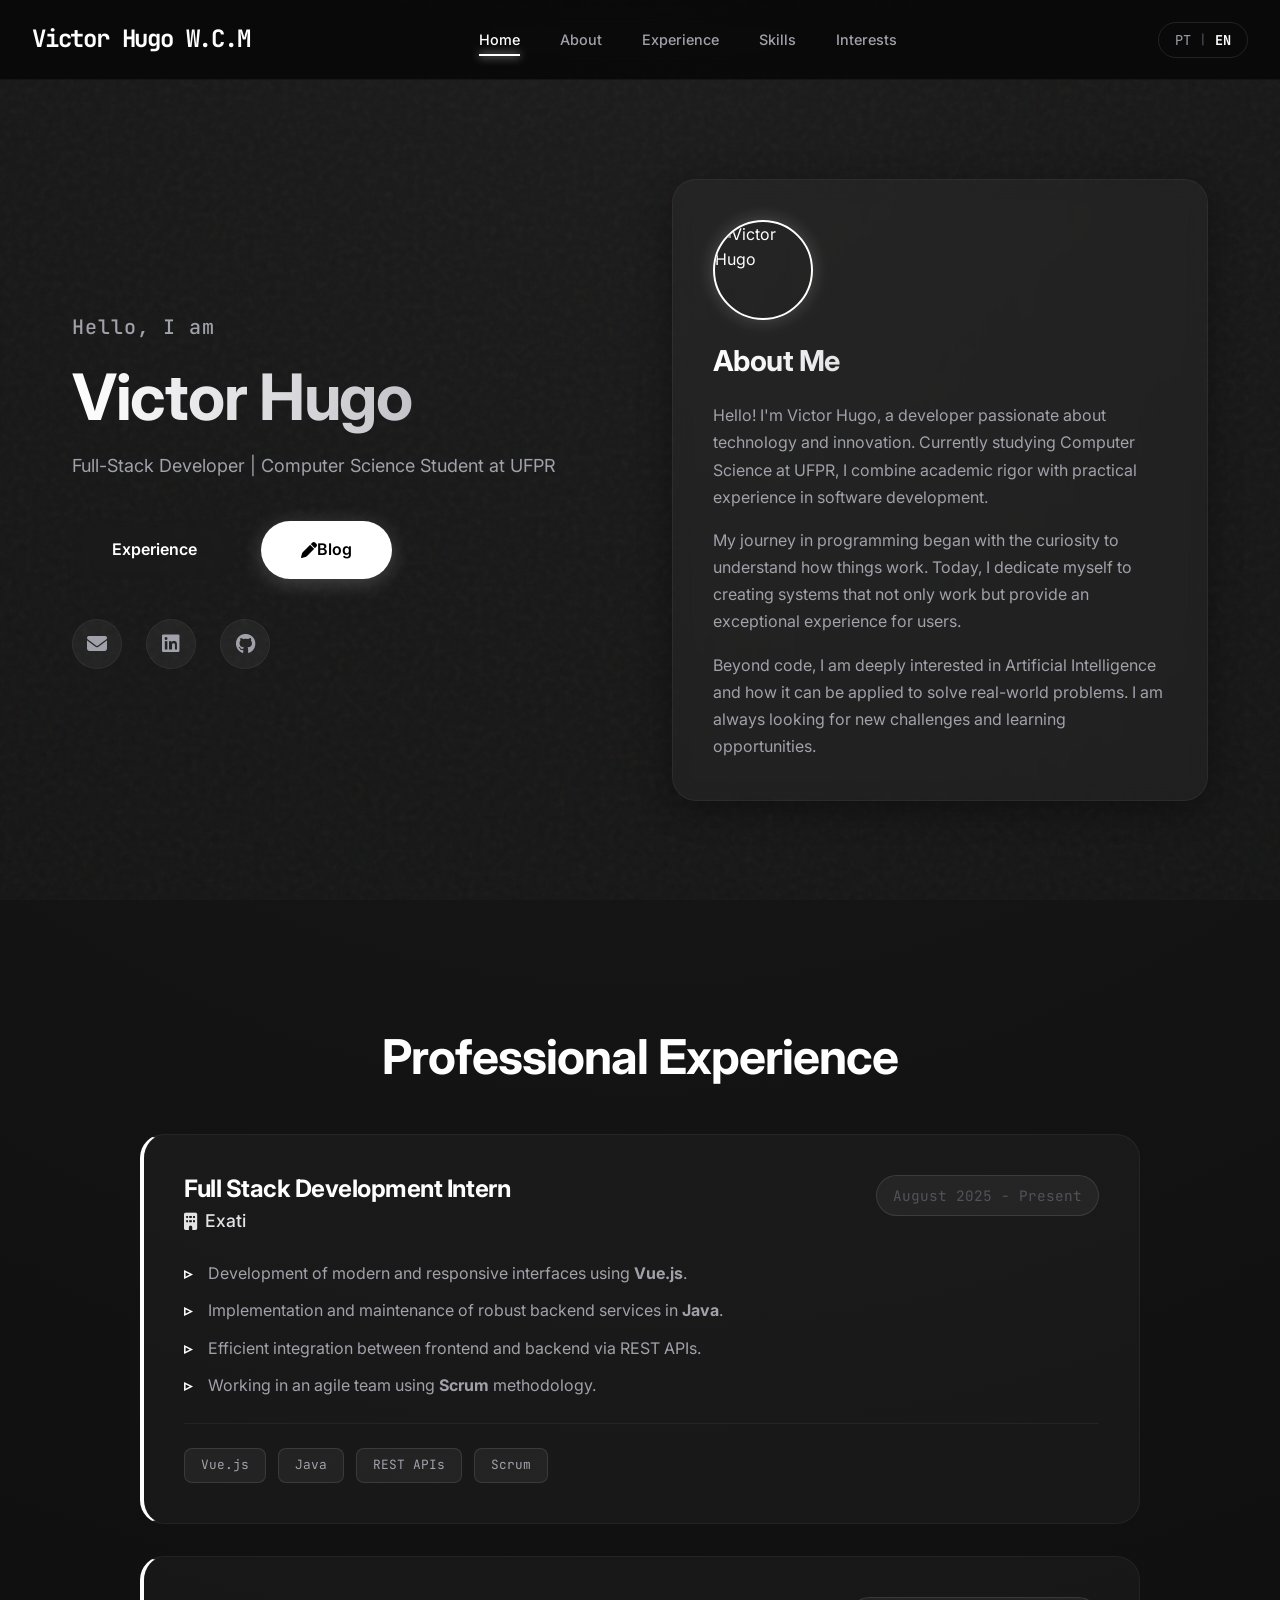
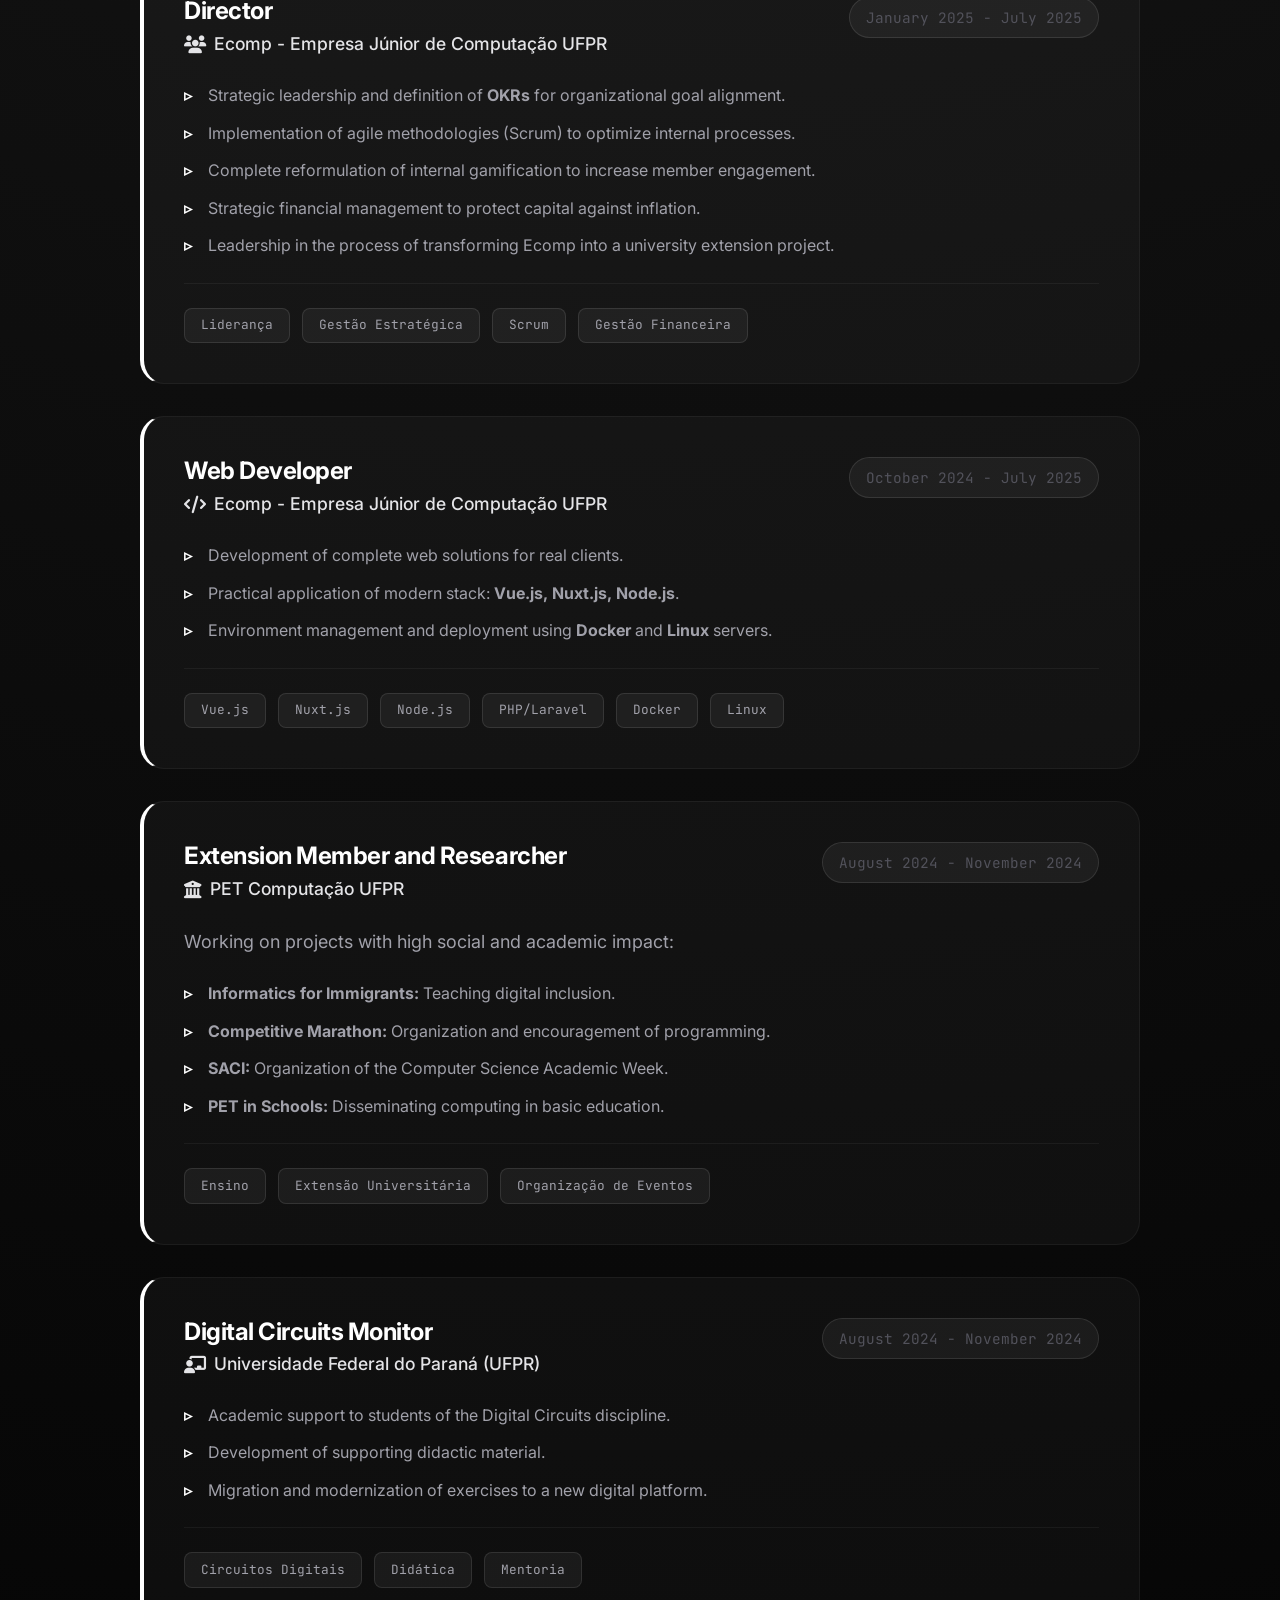
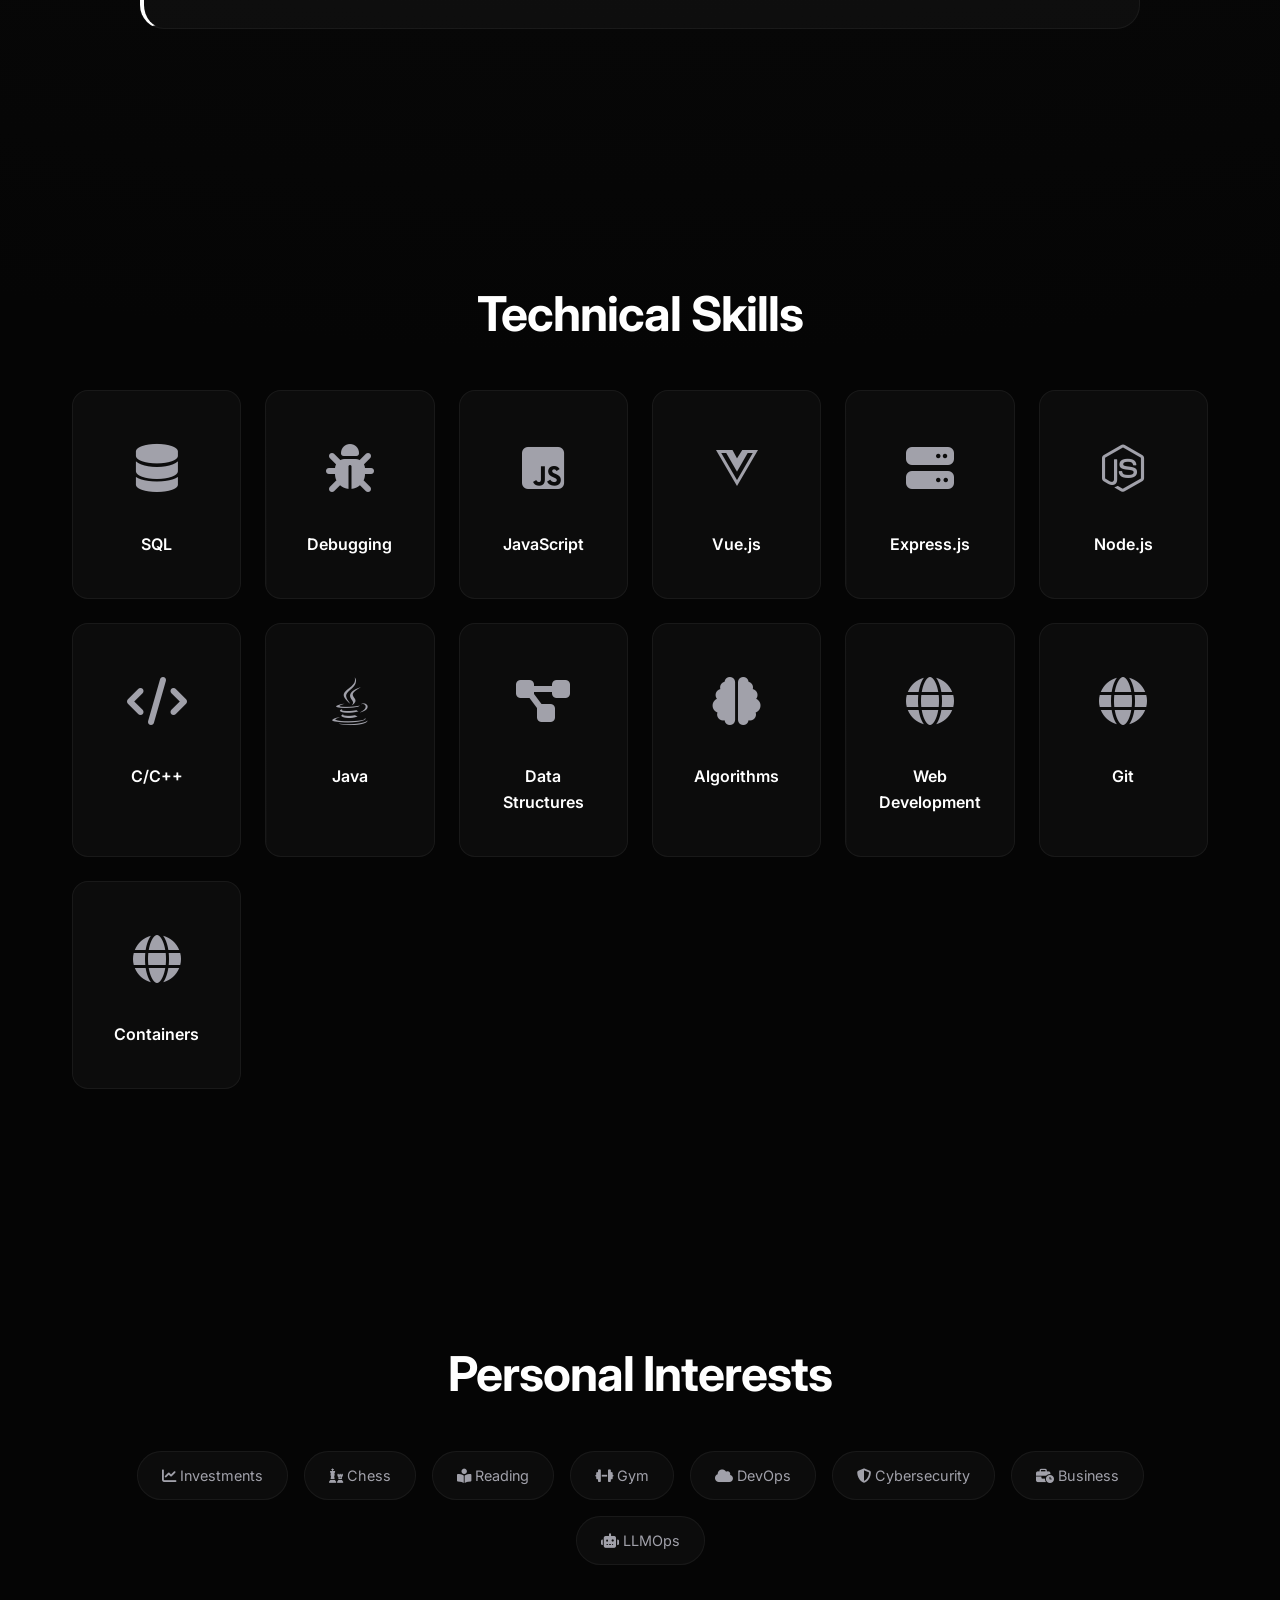
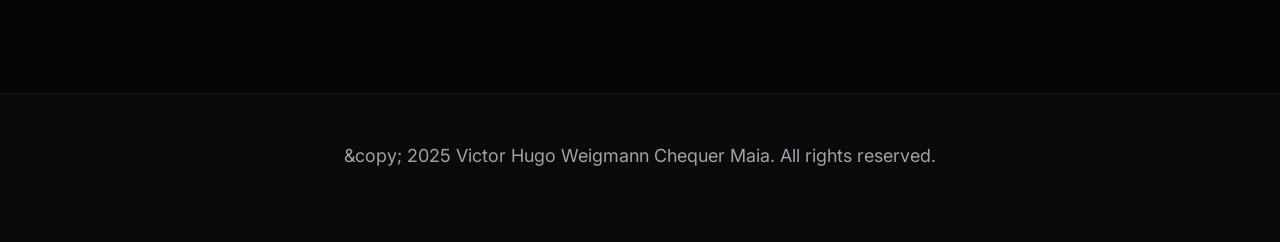
==== commit a78df35a: "a" ====
--- a/index.html
+++ b/index.html
@@ -420,6 +420,6 @@
       </div>
     </footer>
 
-    <script src="script.js"></script>
+    <script src="script.js"> </script>
   </body>
 </html>
--- a/styles.css
+++ b/styles.css
@@ -1,6 +1,6 @@
 /* Modern Reset & Variables */
 :root {
-    /* Color Palette - Deep Space Theme */
+    /* Color Palette - Minimalist Monochrome */
     --bg-primary: #050505;
     --bg-secondary: #0a0a0a;
     --bg-tertiary: #111111;
@@ -8,10 +8,10 @@
     --text-secondary: #a1a1aa;
     --text-muted: #52525b;
     
-    /* Accents - Electric Violet & Cyan */
-    --accent-primary: #6d28d9;
-    --accent-secondary: #06b6d4;
-    --accent-glow: rgba(109, 40, 217, 0.5);
+    /* Accents - White & Silver */
+    --accent-primary: #ffffff;
+    --accent-secondary: #e4e4e7;
+    --accent-glow: rgba(255, 255, 255, 0.15);
     
     /* Glassmorphism */
     --glass-bg: rgba(255, 255, 255, 0.03);
@@ -200,7 +200,7 @@
     background: var(--glass-bg);
     color: var(--text-primary);
     border-color: var(--accent-primary);
-    box-shadow: 0 0 15px rgba(109, 40, 217, 0.2);
+    box-shadow: 0 0 15px rgba(255, 255, 255, 0.15);
 }
 
 .lang-switch i {
@@ -315,14 +315,14 @@
 
 .btn-accent {
     background: var(--accent-primary);
-    color: #ffffff;
-    box-shadow: 0 4px 20px rgba(109, 40, 217, 0.4);
+    color: #000000;
+    box-shadow: 0 4px 20px rgba(255, 255, 255, 0.2);
 }
 
 .btn-accent:hover {
-    background: #7c3aed;
+    background: #e4e4e7;
     transform: translateY(-2px);
-    box-shadow: 0 6px 25px rgba(109, 40, 217, 0.6);
+    box-shadow: 0 6px 25px rgba(255, 255, 255, 0.3);
 }
 
 .btn-secondary {
@@ -360,9 +360,9 @@
 
 .social-link:hover {
     background: var(--accent-primary);
-    color: #ffffff;
+    color: #000000;
     transform: translateY(-3px);
-    box-shadow: 0 5px 15px rgba(109, 40, 217, 0.4);
+    box-shadow: 0 5px 15px rgba(255, 255, 255, 0.2);
     border-color: transparent;
 }
 
@@ -389,7 +389,7 @@
     overflow: hidden;
     margin-bottom: 1.5rem;
     border: 2px solid var(--accent-primary);
-    box-shadow: 0 0 20px rgba(109, 40, 217, 0.3);
+    box-shadow: 0 0 20px rgba(255, 255, 255, 0.2);
 }
 
 .about-image-small img {
@@ -561,8 +561,9 @@
 
 .project-link:hover {
     background: var(--accent-primary);
+    color: #000000;
     transform: translateY(-2px);
-    box-shadow: 0 5px 15px rgba(109, 40, 217, 0.3);
+    box-shadow: 0 5px 15px rgba(255, 255, 255, 0.2);
 }
 
 /* Interests / Tags */
@@ -735,18 +736,18 @@
 .tech-tag {
     font-size: 0.8rem;
     font-family: var(--font-mono);
-    color: var(--accent-secondary);
-    background: rgba(6, 182, 212, 0.05);
+    color: var(--text-secondary);
+    background: rgba(255, 255, 255, 0.05);
     padding: 0.4rem 1rem;
     border-radius: var(--radius-sm);
-    border: 1px solid rgba(6, 182, 212, 0.15);
+    border: 1px solid rgba(255, 255, 255, 0.1);
     transition: all 0.3s ease;
 }
 
 .tech-tag:hover {
-    background: rgba(6, 182, 212, 0.15);
+    background: rgba(255, 255, 255, 0.15);
     transform: translateY(-2px);
-    border-color: var(--accent-secondary);
+    border-color: var(--accent-primary);
     color: var(--text-primary);
 }
 
@@ -832,7 +833,7 @@
         border-radius: 50%;
         overflow: hidden;
         border: 2px solid var(--accent-primary);
-        box-shadow: 0 0 20px rgba(109, 40, 217, 0.3);
+        box-shadow: 0 0 20px rgba(255, 255, 255, 0.2);
     }
 
     .mobile-hero-image img {
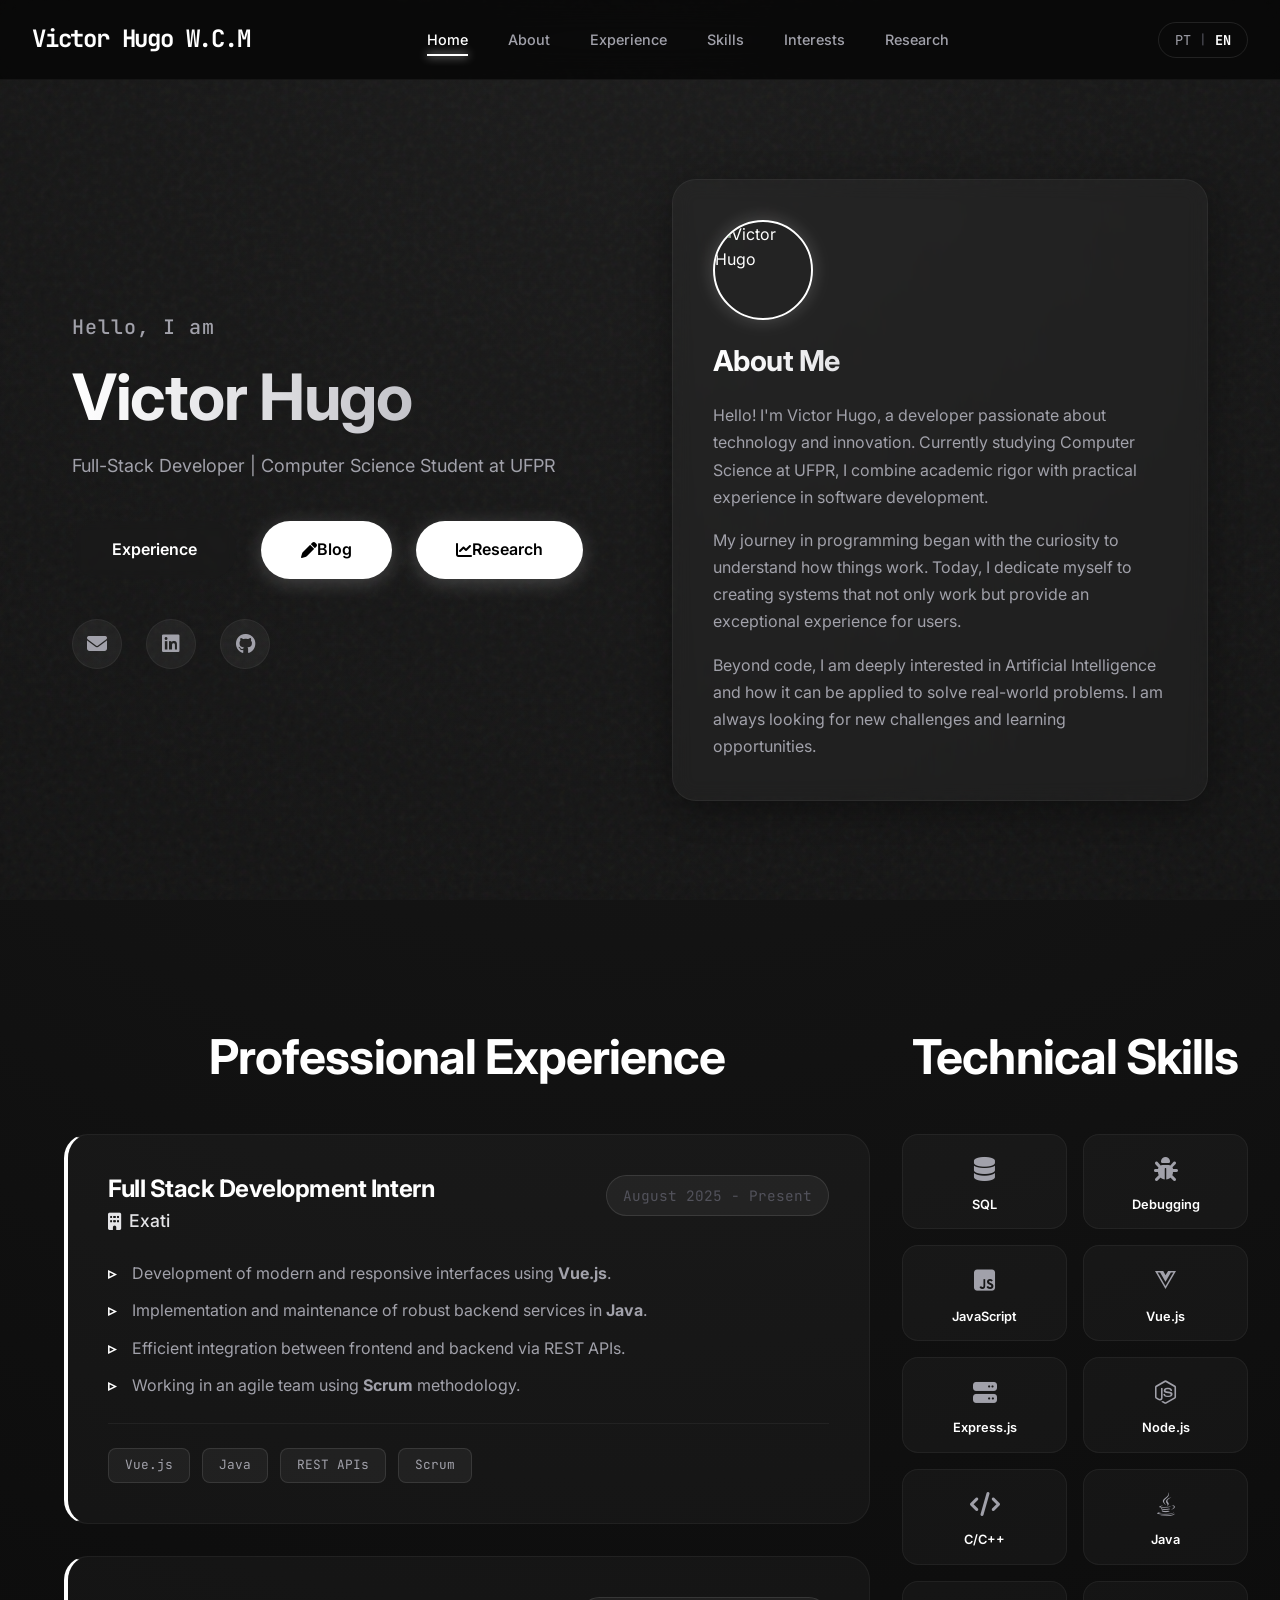
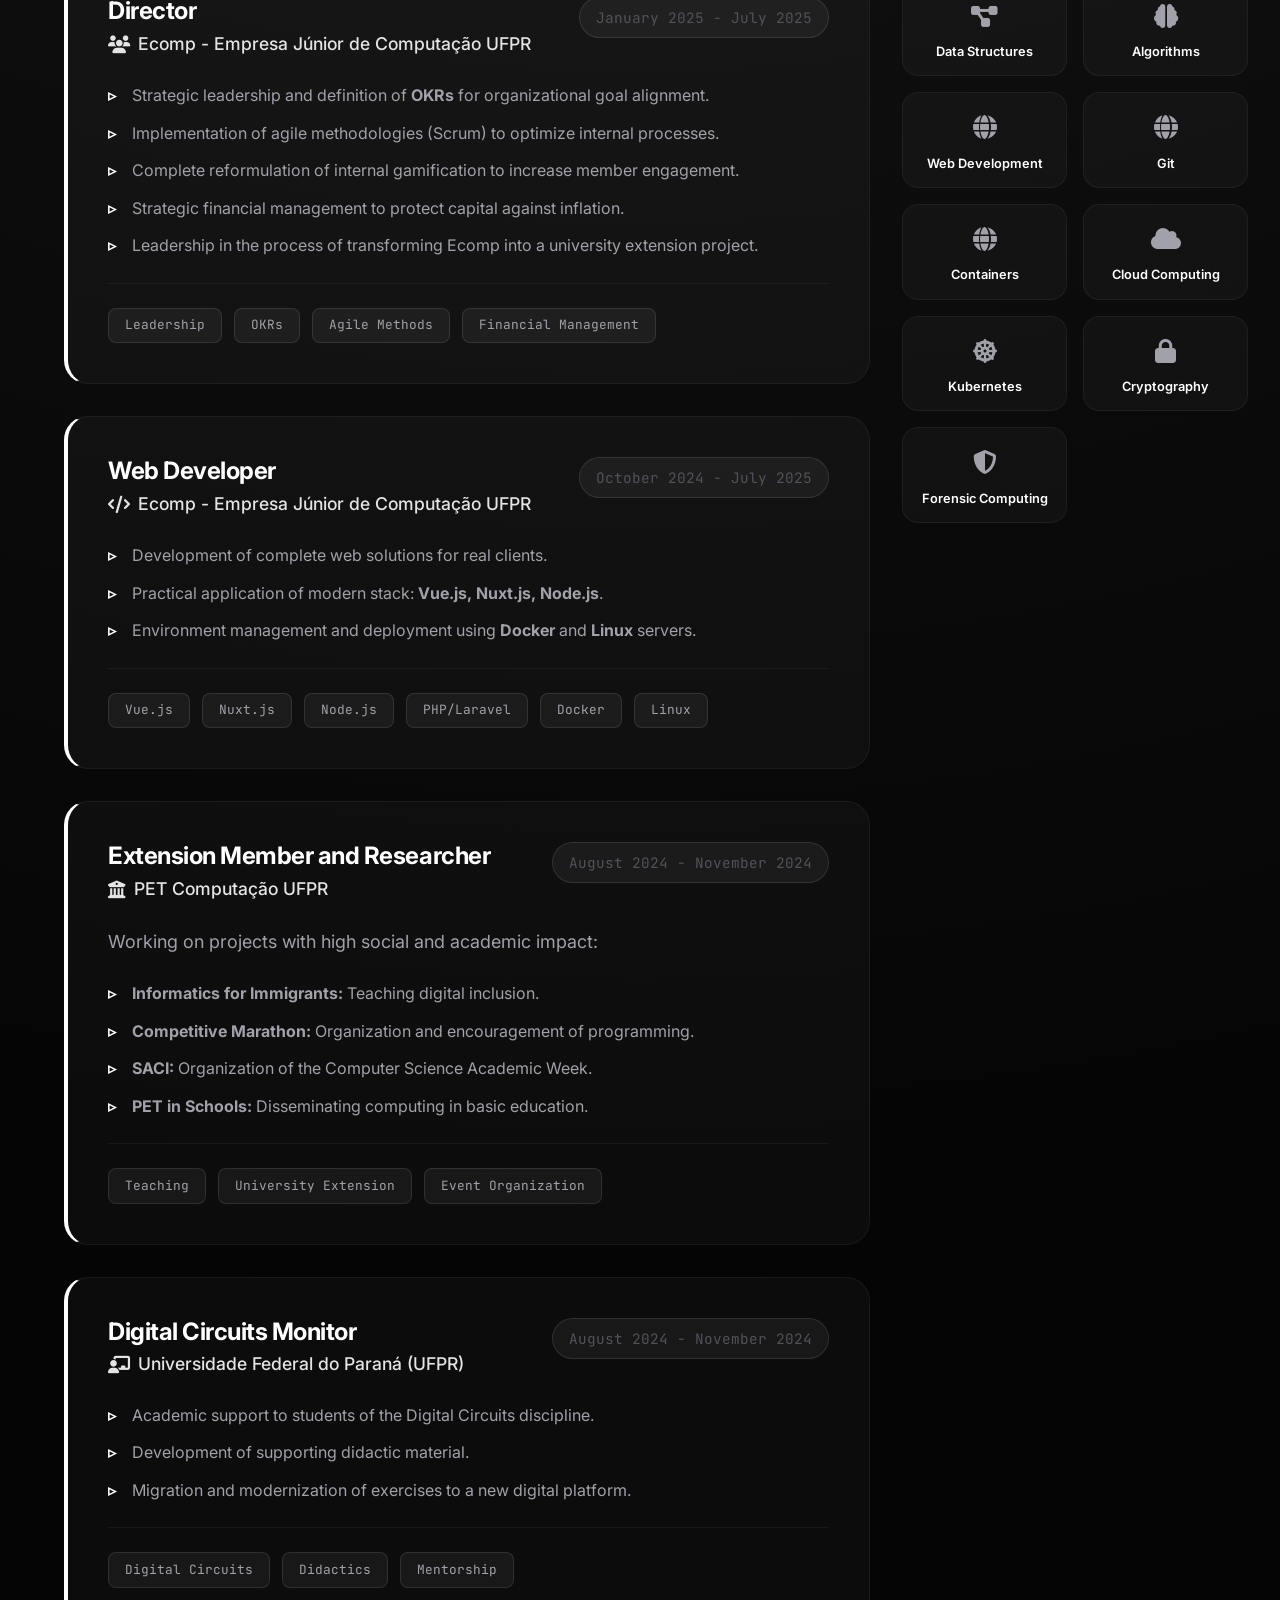
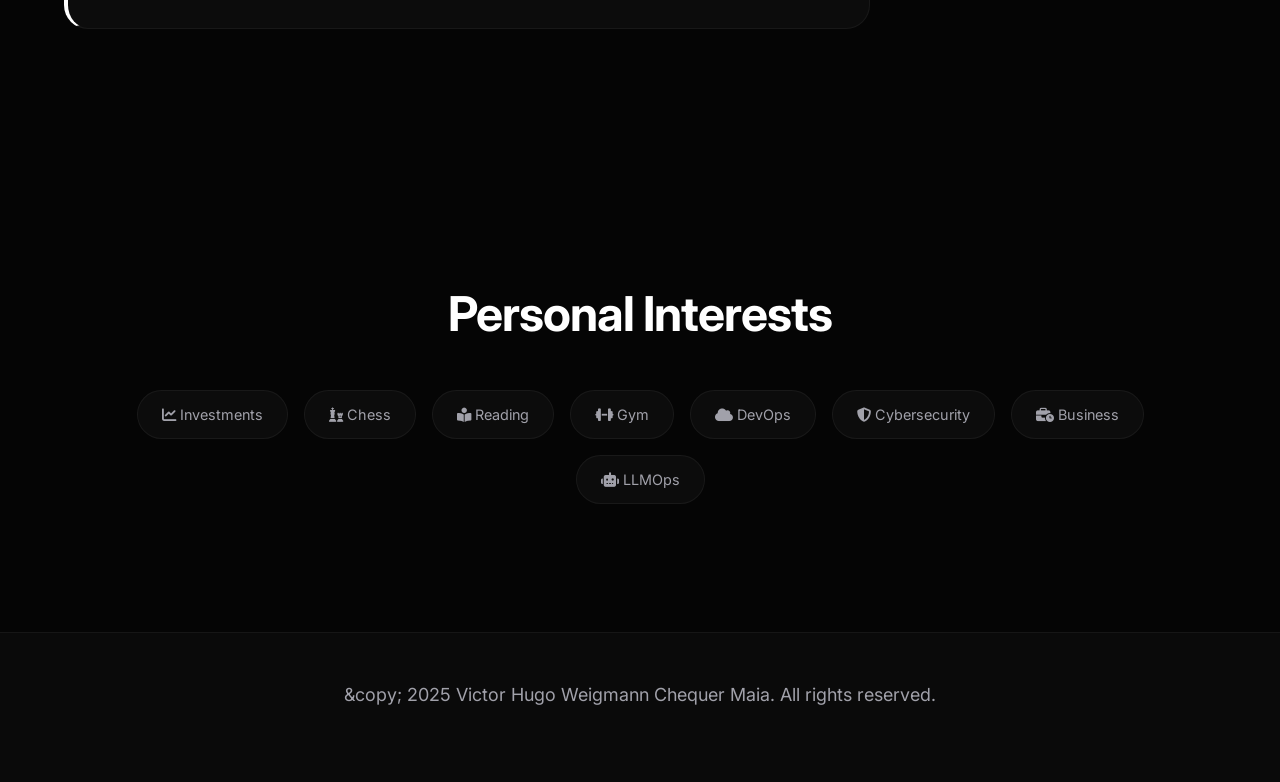
==== commit 855d6123: "Adicionado pagina de pesquisa" ====
--- a/index.html
+++ b/index.html
@@ -29,6 +29,7 @@
         <li><a href="#experiencia" data-i18n="nav.experience">Experiência</a></li>
         <li><a href="#habilidades" data-i18n="nav.skills">Habilidades</a></li>
         <li><a href="#interesses" data-i18n="nav.interests">Interesses</a></li>
+        <li><a href="pesquisa-redes-sociais/index.html" data-i18n="nav.research">Pesquisa</a></li>
       </ul>
       
       <div class="nav-controls">
@@ -69,6 +70,9 @@
                   class="btn btn-accent"
                 >
                   <i class="fas fa-pen"></i> <span data-i18n="hero.cta.blog"> Blog</span>
+                </a>
+                <a href="pesquisa-redes-sociais/index.html" class="btn btn-accent">
+                  <i class="fas fa-chart-line"></i> <span data-i18n="hero.cta.research"> Pesquisa</span>
                 </a>
               </div>
 
@@ -136,8 +140,10 @@
       <!-- Experience Section -->
       <section id="experiencia" class="section">
         <div class="container">
-          <h2 data-i18n="experience.title">Experiência Profissional</h2>
-          <div class="experience-list">
+          <div class="experience-skills-container">
+            <div class="experience-section">
+              <h2 data-i18n="experience.title">Experiência Profissional</h2>
+              <div class="experience-list">
             <!-- Exati -->
             <div class="experience-card">
               <div class="experience-header">
@@ -187,10 +193,10 @@
                   <li data-i18n="experience.ecomp_director.desc5">Liderança no processo de transformação da Ecomp em projeto de extensão universitária.</li>
                 </ul>
                 <div class="tech-stack">
-                  <span class="tech-tag">Liderança</span>
-                  <span class="tech-tag">Gestão Estratégica</span>
-                  <span class="tech-tag">Scrum</span>
-                  <span class="tech-tag">Gestão Financeira</span>
+                  <span class="tech-tag" data-i18n="tech_tags.leadership">Liderança</span>
+                  <span class="tech-tag">OKRs</span>
+                  <span class="tech-tag" data-i18n="tech_tags.agile_methods">Metodologias Ágeis</span>
+                  <span class="tech-tag" data-i18n="tech_tags.financial_management">Gestão Financeira</span>
                 </div>
               </div>
             </div>
@@ -245,9 +251,9 @@
                   <li data-i18n="experience.pet.desc4"><strong>PET nas Escolas:</strong> Divulgação da computação no ensino básico.</li>
                 </ul>
                 <div class="tech-stack">
-                  <span class="tech-tag">Ensino</span>
-                  <span class="tech-tag">Extensão Universitária</span>
-                  <span class="tech-tag">Organização de Eventos</span>
+                  <span class="tech-tag" data-i18n="tech_tags.teaching">Ensino</span>
+                  <span class="tech-tag" data-i18n="tech_tags.university_extension">Extensão Universitária</span>
+                  <span class="tech-tag" data-i18n="tech_tags.event_organization">Organização de Eventos</span>
                 </div>
               </div>
             </div>
@@ -271,21 +277,19 @@
                   <li data-i18n="experience.monitor.desc3">Migração e modernização de exercícios para nova plataforma digital.</li>
                 </ul>
                 <div class="tech-stack">
-                  <span class="tech-tag">Circuitos Digitais</span>
-                  <span class="tech-tag">Didática</span>
-                  <span class="tech-tag">Mentoria</span>
+                  <span class="tech-tag" data-i18n="tech_tags.digital_circuits">Circuitos Digitais</span>
+                  <span class="tech-tag" data-i18n="tech_tags.didactics">Didática</span>
+                  <span class="tech-tag" data-i18n="tech_tags.mentorship">Mentoria</span>
                 </div>
               </div>
             </div>
           </div>
-        </div>
-      </section>
-
-      <!-- Skills Section -->
-      <section id="habilidades" class="section">
-        <div class="container">
-          <h2 data-i18n="skills.title">Habilidades Técnicas</h2>
-          <div class="skills-grid">
+            </div>
+            
+            <!-- Skills Section -->
+            <div class="skills-section">
+              <h2 data-i18n="skills.title">Habilidades Técnicas</h2>
+              <div class="skills-grid">
             <div class="skill-card">
               <div class="skill-icon">
                 <i class="fas fa-database"></i>
@@ -363,6 +367,32 @@
                 <i class="fas fa-globe"></i>
               </div>
               <div class="skill-name">Containers</div>
+            </div>
+            <div class="skill-card">
+              <div class="skill-icon">
+                <i class="fas fa-cloud"></i>
+              </div>
+              <div class="skill-name" data-i18n="skills.cloud_computing">Computação em Nuvem</div>
+            </div>
+            <div class="skill-card">
+              <div class="skill-icon">
+                <i class="fas fa-dharmachakra"></i>
+              </div>
+              <div class="skill-name" data-i18n="skills.kubernetes">Kubernetes</div>
+            </div>
+            <div class="skill-card">
+              <div class="skill-icon">
+                <i class="fas fa-lock"></i>
+              </div>
+              <div class="skill-name" data-i18n="skills.cryptography">Criptografia</div>
+            </div>
+            <div class="skill-card">
+              <div class="skill-icon">
+                <i class="fas fa-shield-alt"></i>
+              </div>
+              <div class="skill-name" data-i18n="skills.forensics">Computação Forense</div>
+            </div>
+          </div>
             </div>
           </div>
         </div>
--- a/styles.css
+++ b/styles.css
@@ -17,7 +17,7 @@
     --glass-bg: rgba(255, 255, 255, 0.03);
     --glass-border: 1px solid rgba(255, 255, 255, 0.05);
     --glass-shadow: 0 8px 32px 0 rgba(0, 0, 0, 0.37);
-    --backdrop-blur: blur(12px);
+    --backdrop-blur: blur(15px);
     
     /* Typography */
     --font-sans: 'Inter', -apple-system, BlinkMacSystemFont, sans-serif;
@@ -120,7 +120,7 @@
     width: 100%;
     height: var(--header-height);
     z-index: 1000;
-    background: rgba(5, 5, 5, 0.8);
+    background: rgba(15, 15, 15, 0.6);
     backdrop-filter: var(--backdrop-blur);
     -webkit-backdrop-filter: var(--backdrop-blur);
     border-bottom: var(--glass-border);
@@ -172,6 +172,68 @@
 .nav-links a:hover::after,
 .nav-links a.active::after {
     width: 100%;
+}
+
+.nav-highlight {
+    background: linear-gradient(135deg, var(--accent-primary), var(--accent-secondary)) !important;
+    color: white !important;
+    padding: 0.5rem 1.25rem !important;
+    border-radius: var(--radius-full) !important;
+    font-weight: 600 !important;
+}
+
+.nav-highlight:hover {
+    transform: translateY(-2px);
+    box-shadow: 0 4px 15px rgba(99, 102, 241, 0.3);
+}
+
+.nav-highlight::after {
+    display: none !important;
+}
+
+/* Search Box */
+.search-box {
+    display: flex;
+    align-items: center;
+    background: rgba(255, 255, 255, 0.05);
+    border: 1px solid rgba(255, 255, 255, 0.1);
+    border-radius: var(--radius-full);
+    padding: 0.5rem 1rem;
+    transition: all 0.3s ease;
+}
+
+.search-box:focus-within {
+    background: rgba(255, 255, 255, 0.08);
+    border-color: var(--accent-primary);
+    box-shadow: 0 0 15px rgba(255, 255, 255, 0.1);
+}
+
+.search-input {
+    background: transparent;
+    border: none;
+    color: var(--text-primary);
+    font-family: var(--font-sans);
+    font-size: 0.9rem;
+    width: 150px;
+    outline: none;
+}
+
+.search-input::placeholder {
+    color: var(--text-muted);
+}
+
+.search-btn {
+    background: transparent;
+    border: none;
+    color: var(--text-secondary);
+    cursor: pointer;
+    padding: 0;
+    font-size: 0.9rem;
+    transition: color 0.3s ease;
+}
+
+.search-btn:hover {
+    color: var(--accent-primary);
 }
 
 /* Language Switcher */
@@ -630,6 +692,43 @@
 }
 
 /* Experience Section - Modern Card Layout */
+.experience-skills-container {
+    display: flex;
+    gap: 2rem;
+    align-items: flex-start;
+}
+
+.experience-section {
+    flex: 0 0 70%;
+}
+
+.skills-section {
+    flex: 0 0 30%;
+    position: sticky;
+    top: 100px;
+}
+
+.skills-section .skills-grid {
+    display: grid;
+    grid-template-columns: repeat(auto-fit, minmax(120px, 1fr));
+    gap: 1rem;
+}
+
+.skills-section .skill-card {
+    padding: 1rem;
+    text-align: center;
+}
+
+.skills-section .skill-icon {
+    font-size: 1.5rem;
+    margin-bottom: 0.5rem;
+}
+
+.skills-section .skill-name {
+    font-size: 0.8rem;
+    line-height: 1.2;
+}
+
 .experience-list {
     display: flex;
     flex-direction: column;
@@ -852,6 +951,25 @@
 
     .about-text-content h2 {
         text-align: center;
+    }
+}
+
+@media (max-width: 1200px) {
+    .experience-skills-container {
+        flex-direction: column;
+    }
+    
+    .experience-section {
+        flex: 1;
+    }
+    
+    .skills-section {
+        flex: 1;
+        position: static;
+    }
+    
+    .skills-section .skills-grid {
+        grid-template-columns: repeat(auto-fit, minmax(150px, 1fr));
     }
 }
 
@@ -905,6 +1023,15 @@
         margin-right: auto;
     }
     
+    .search-box {
+        width: 100%;
+        margin-top: 1rem;
+    }
+    
+    .search-input {
+        width: 100%;
+    }
+    
     .contact-info {
         flex-direction: column;
         gap: 1.5rem;
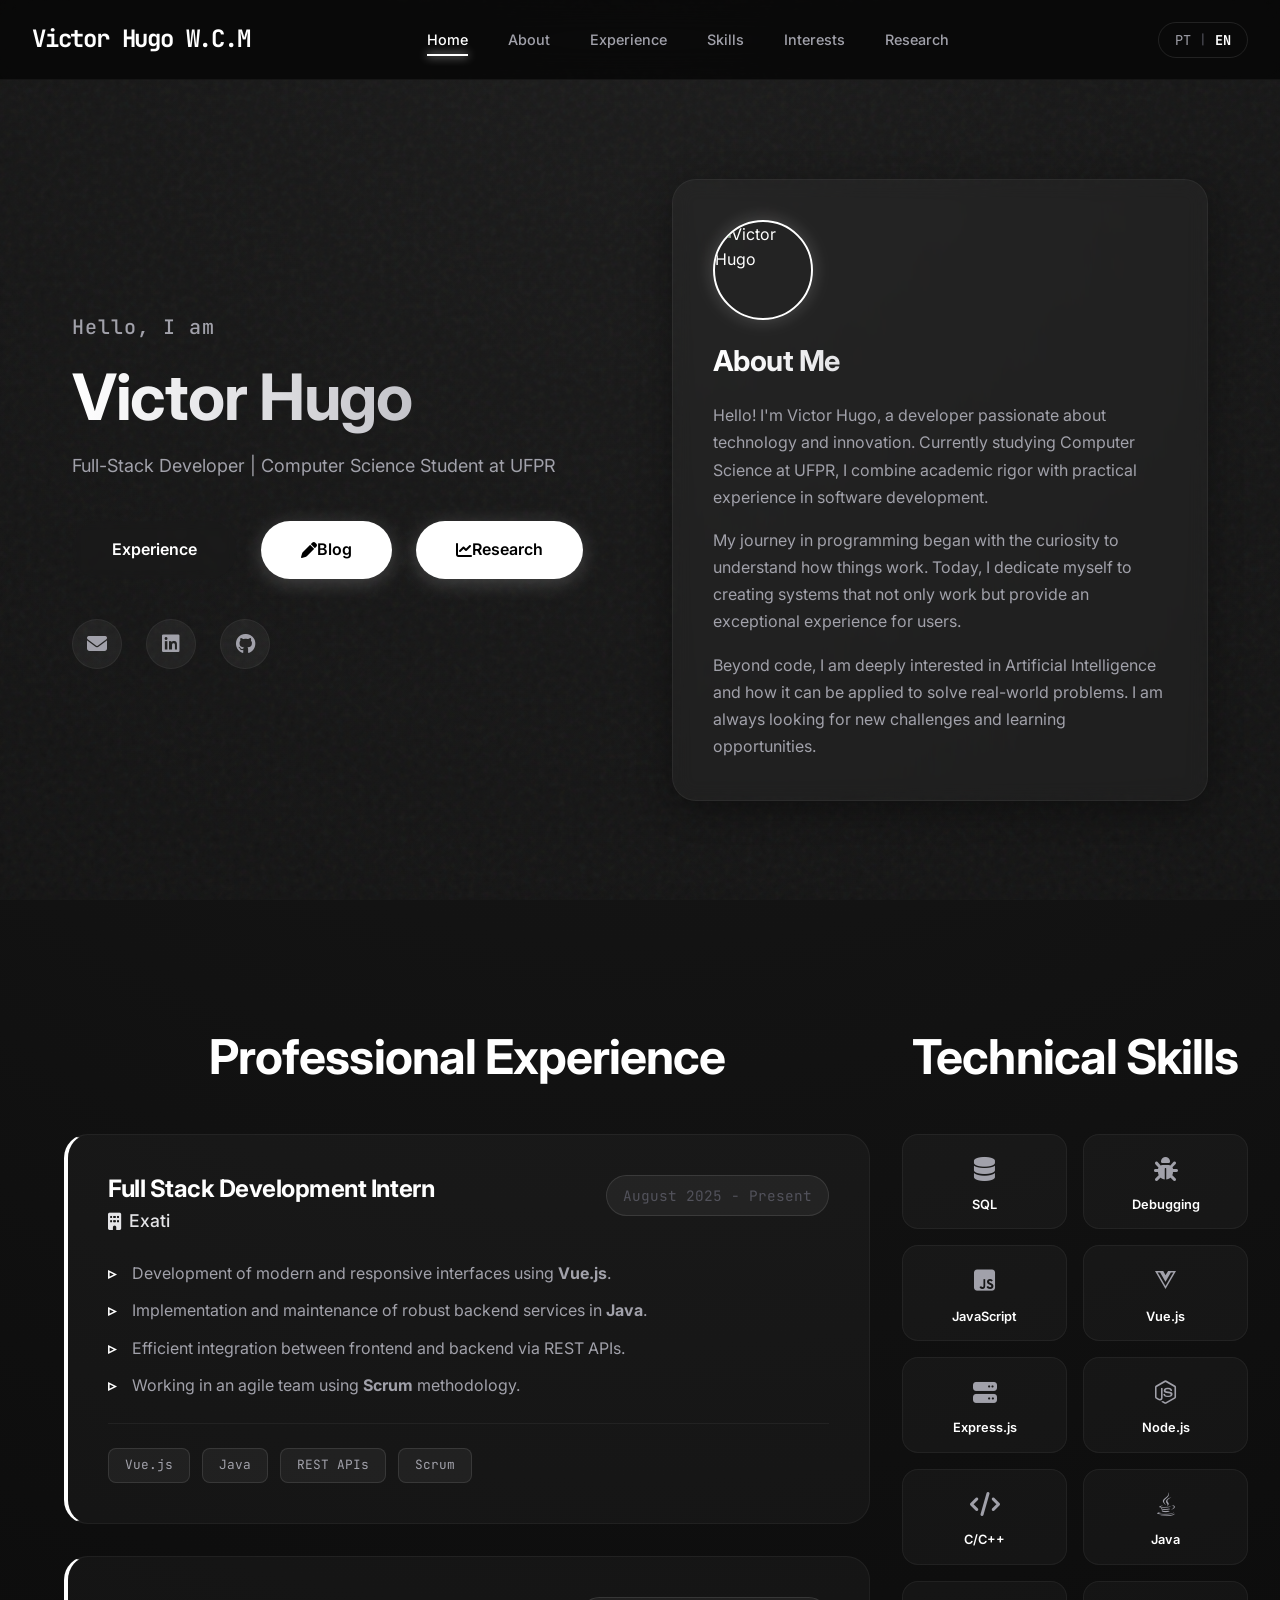
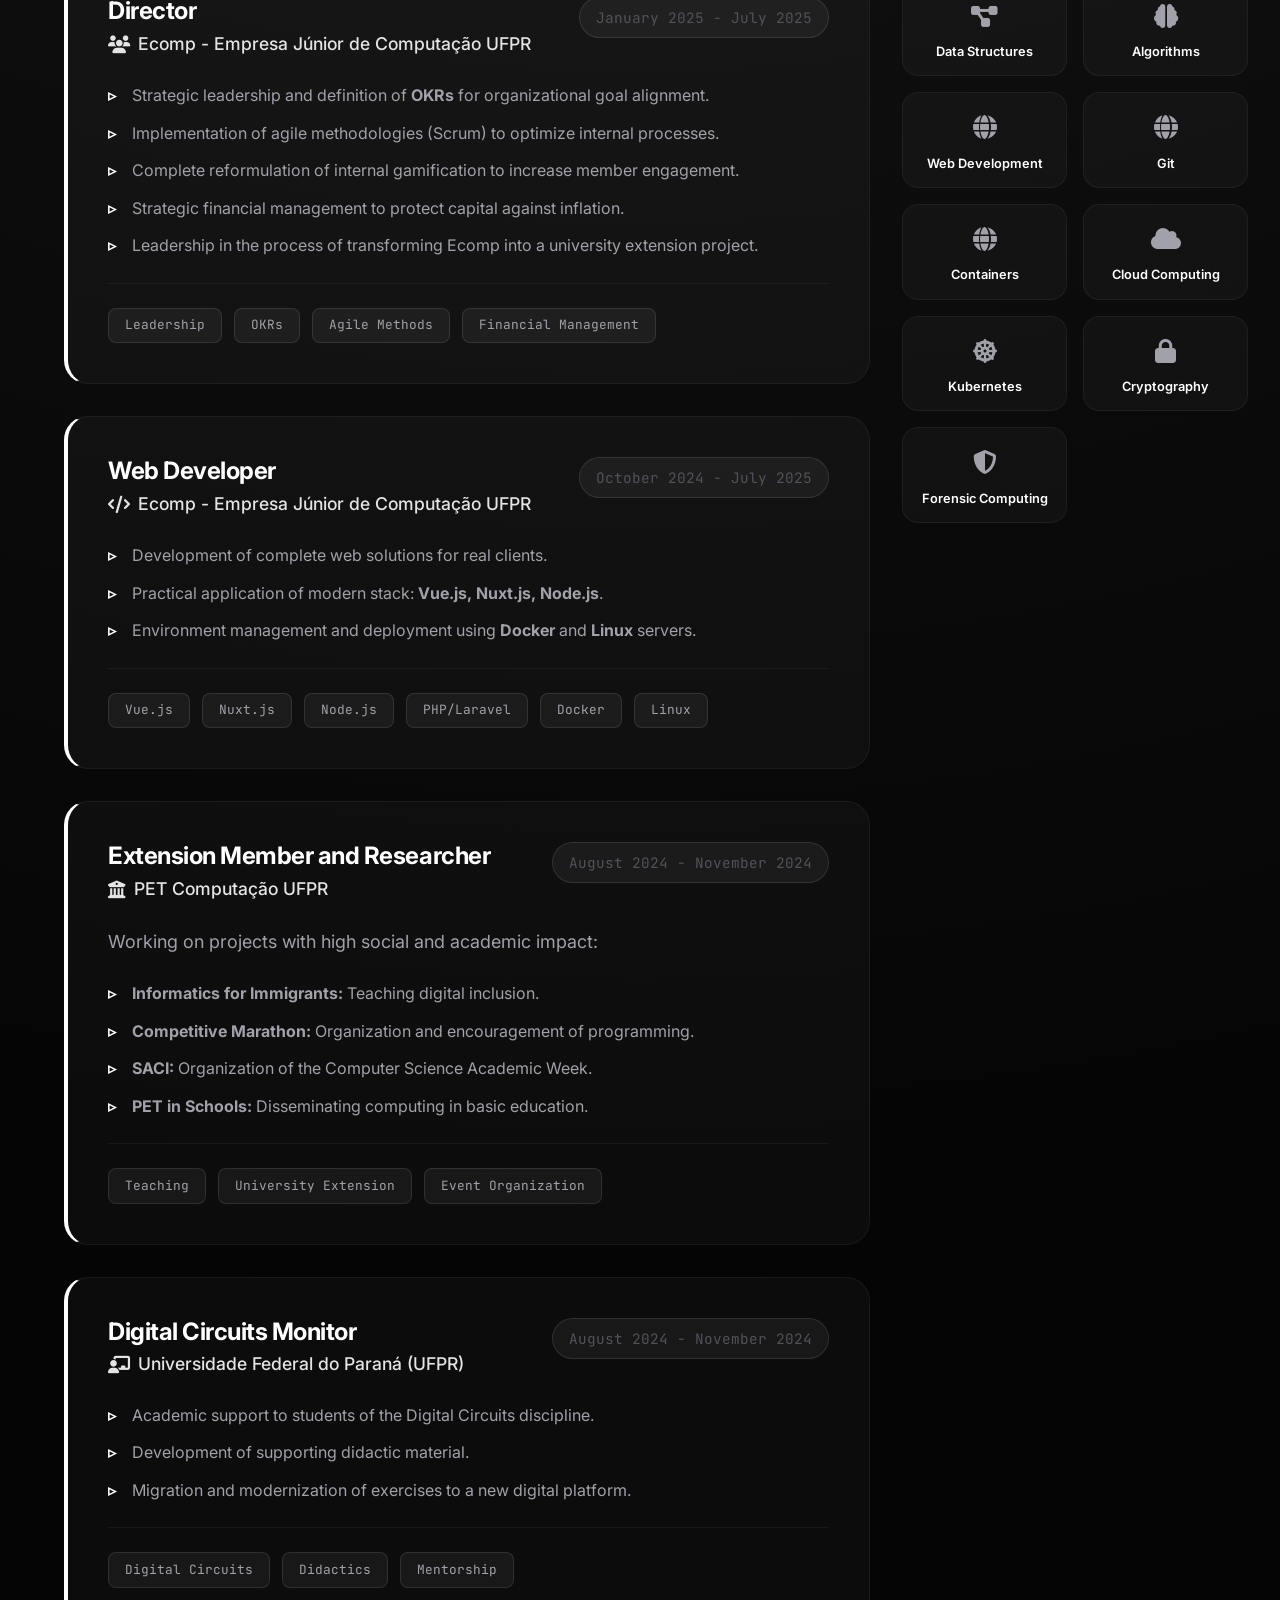
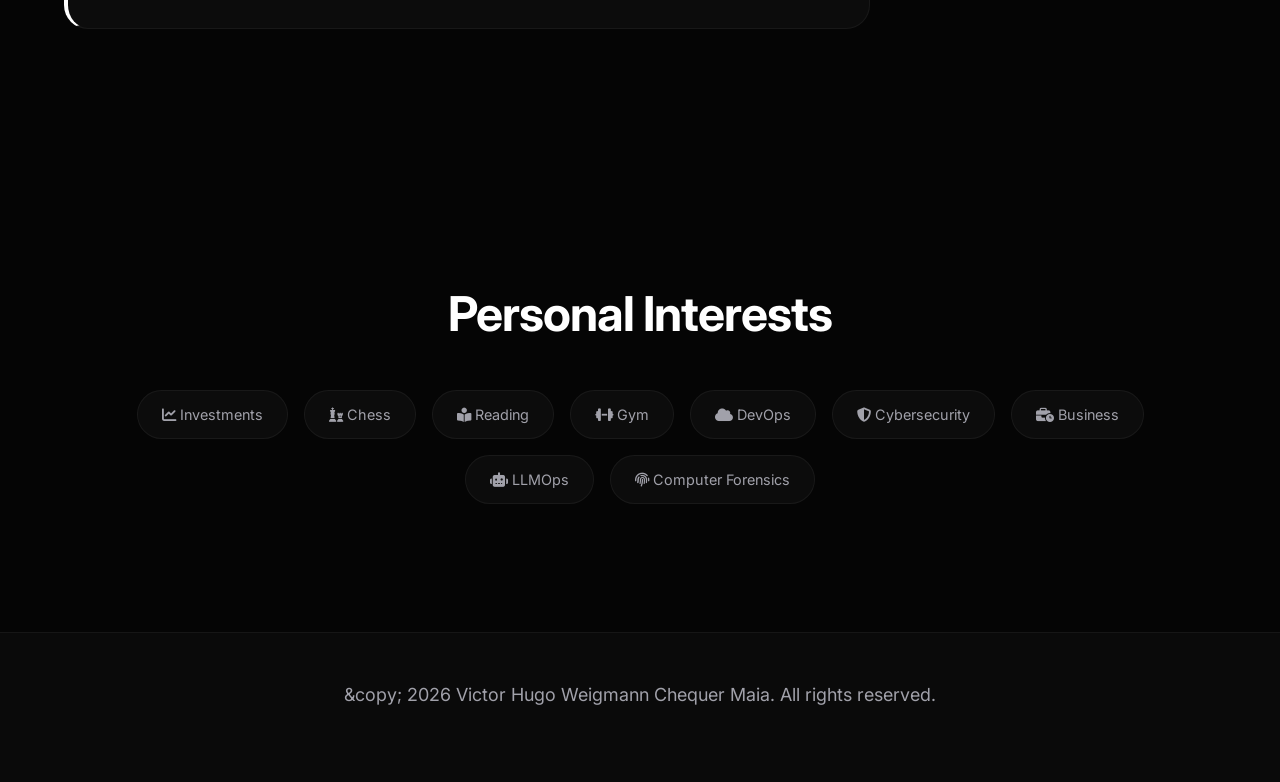
==== commit 86fc41e7: "Fix responsividade" ====
--- a/index.html
+++ b/index.html
@@ -435,6 +435,10 @@
               <i class="fas fa-robot"></i>
               <span>LLMOps</span>
             </div>
+            <div class="interest-tag">
+              <i class="fas fa-fingerprint"></i>
+              <span data-i18n="interests.forensics">Computação Forense</span>
+            </div>
           </div>
         </div>
       </section>
@@ -444,7 +448,7 @@
     <footer class="footer">
       <div class="container">
         <p data-i18n="footer.rights">
-          &copy; 2025 Victor Hugo Weigmann Chequer Maia. Todos os direitos
+          &copy; 2026 Victor Hugo Weigmann Chequer Maia. Todos os direitos
           reservados.
         </p>
       </div>
--- a/styles.css
+++ b/styles.css
@@ -957,14 +957,17 @@
 @media (max-width: 1200px) {
     .experience-skills-container {
         flex-direction: column;
+        align-items: stretch;
     }
     
     .experience-section {
         flex: 1;
+        width: 100%;
     }
     
     .skills-section {
         flex: 1;
+        width: 100%;
         position: static;
     }
     
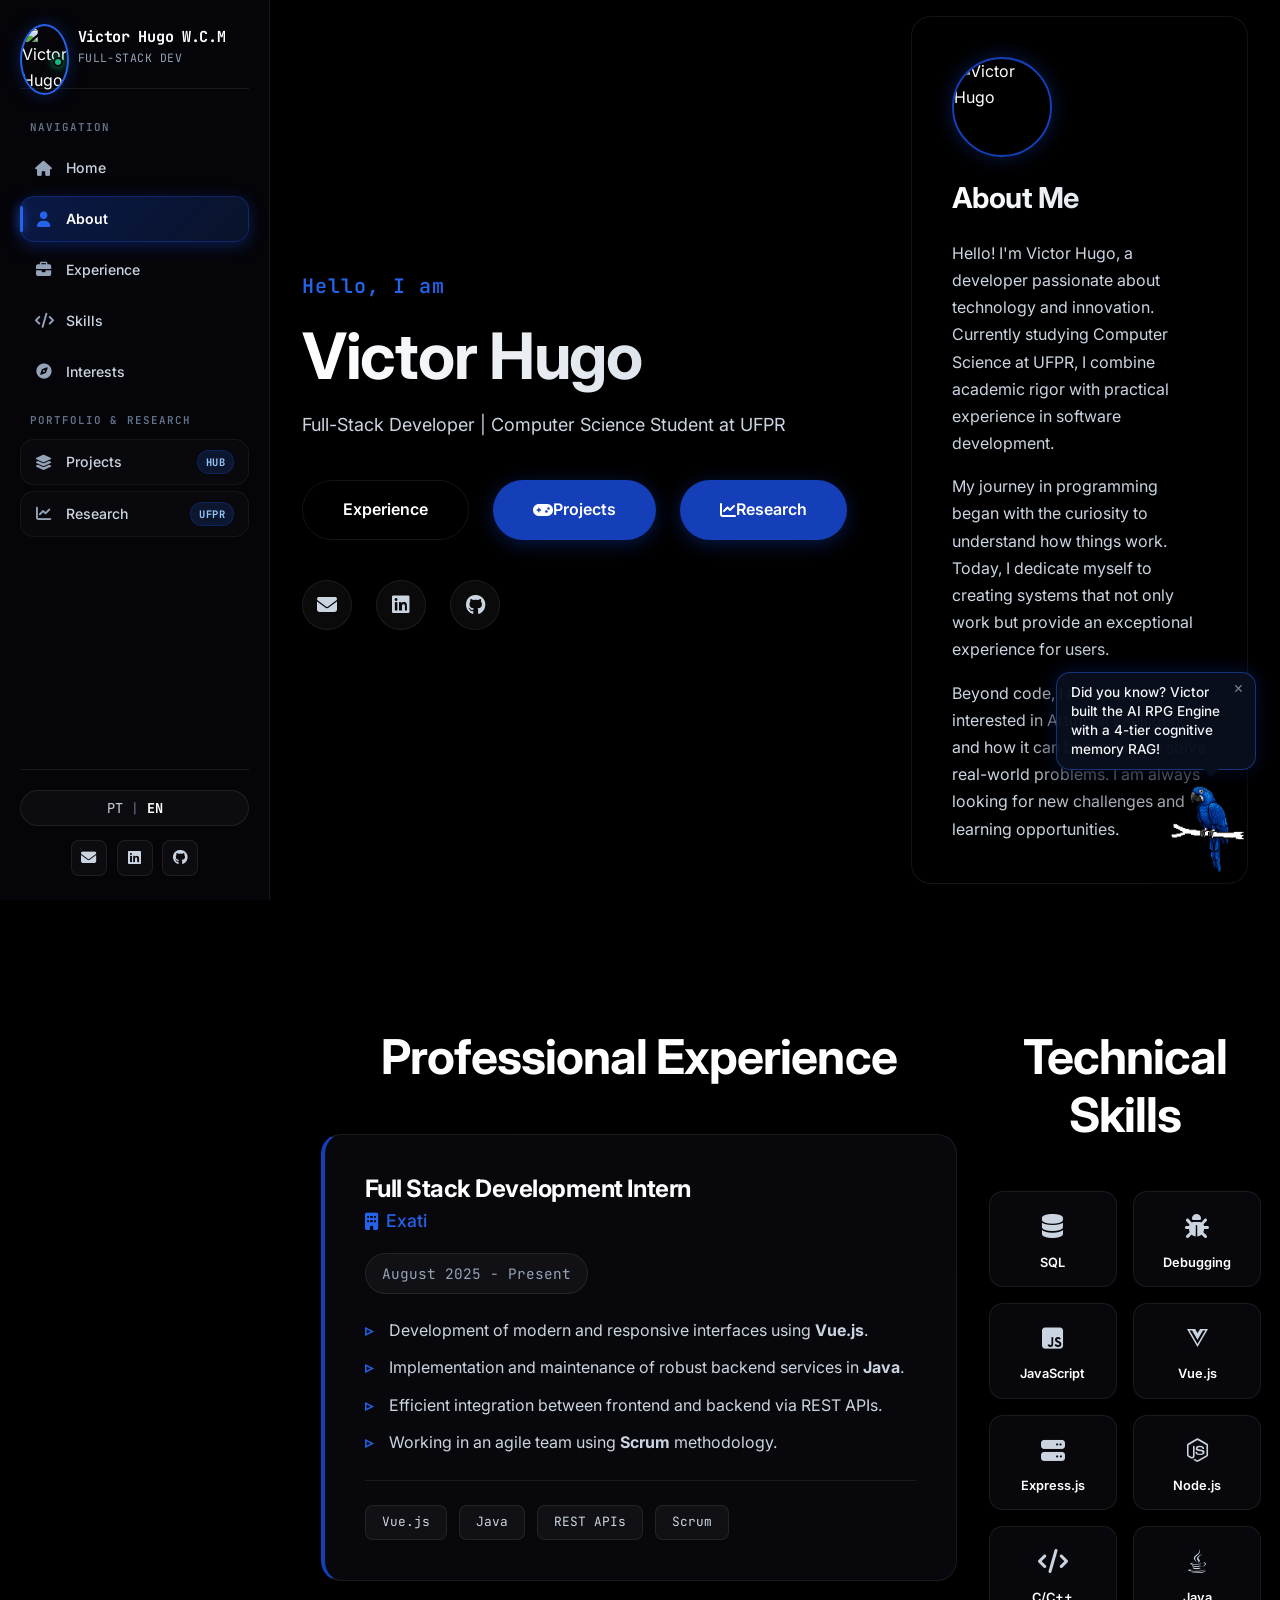
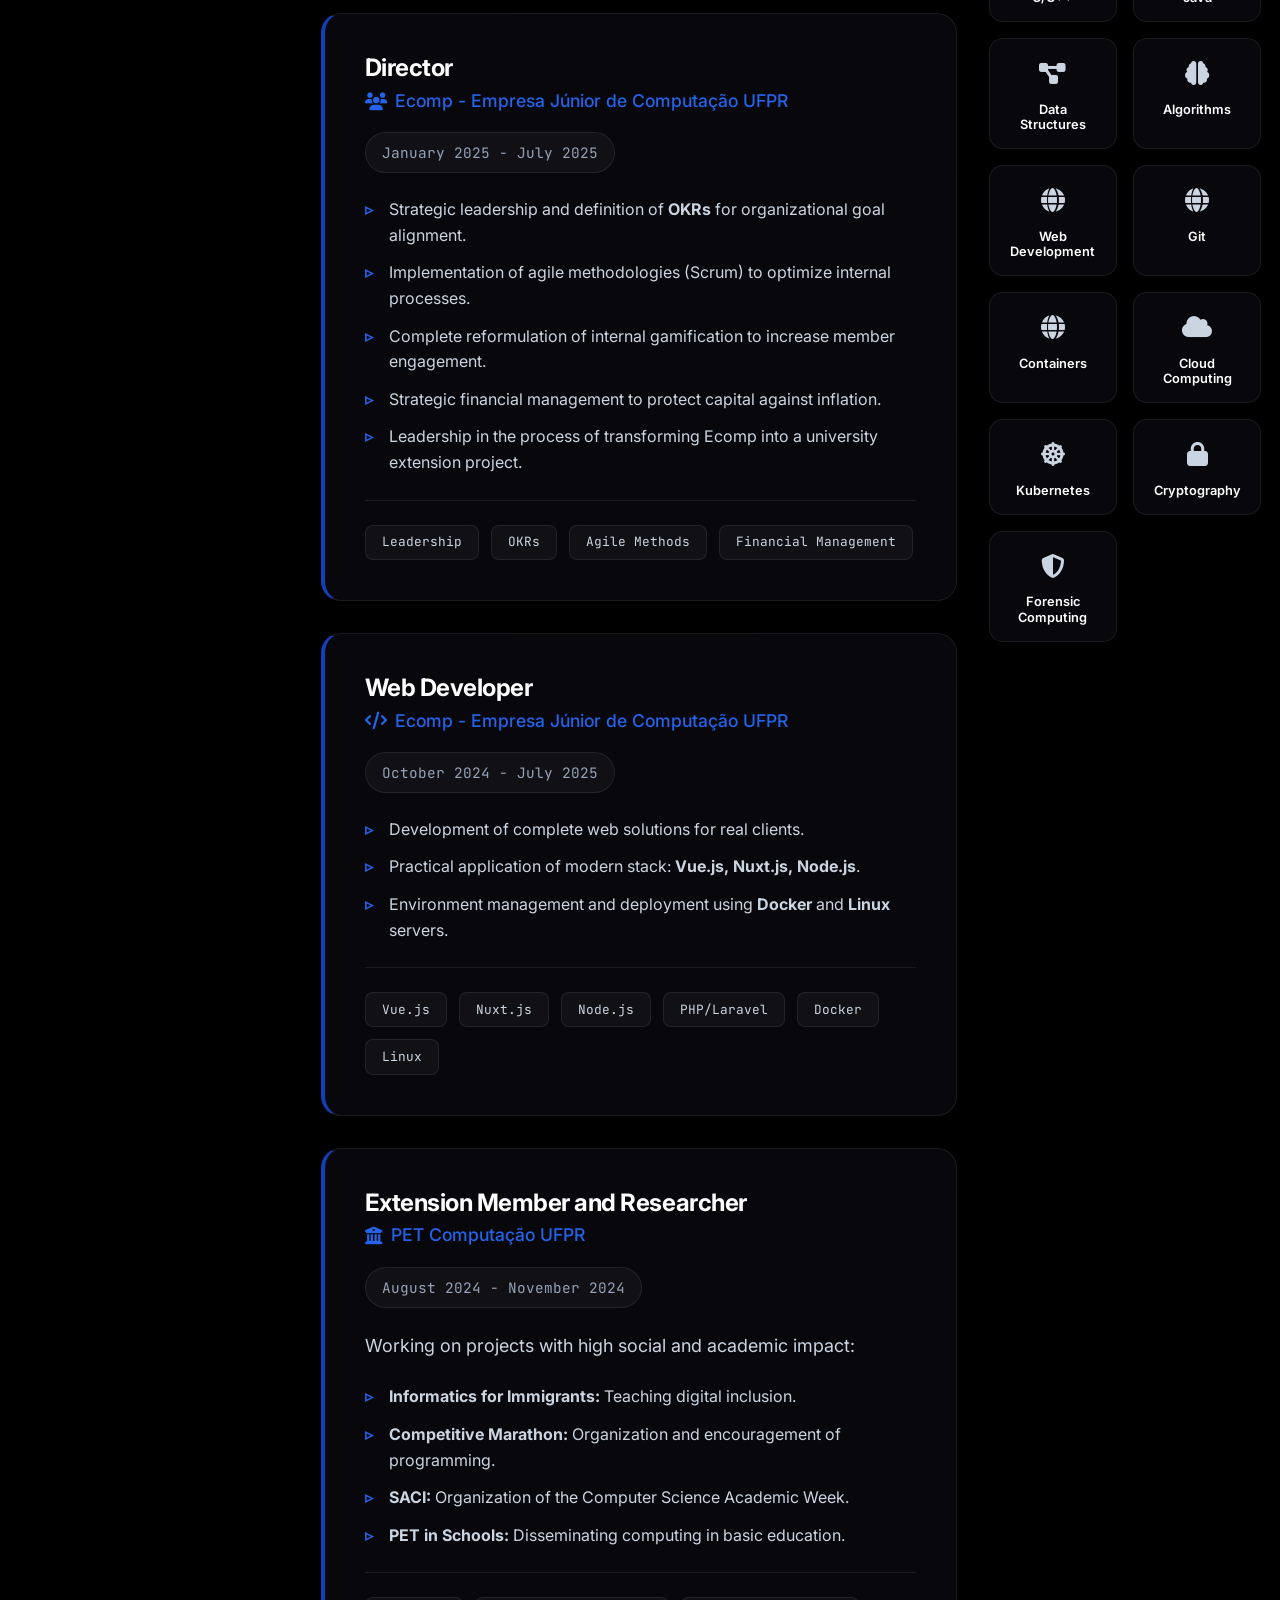
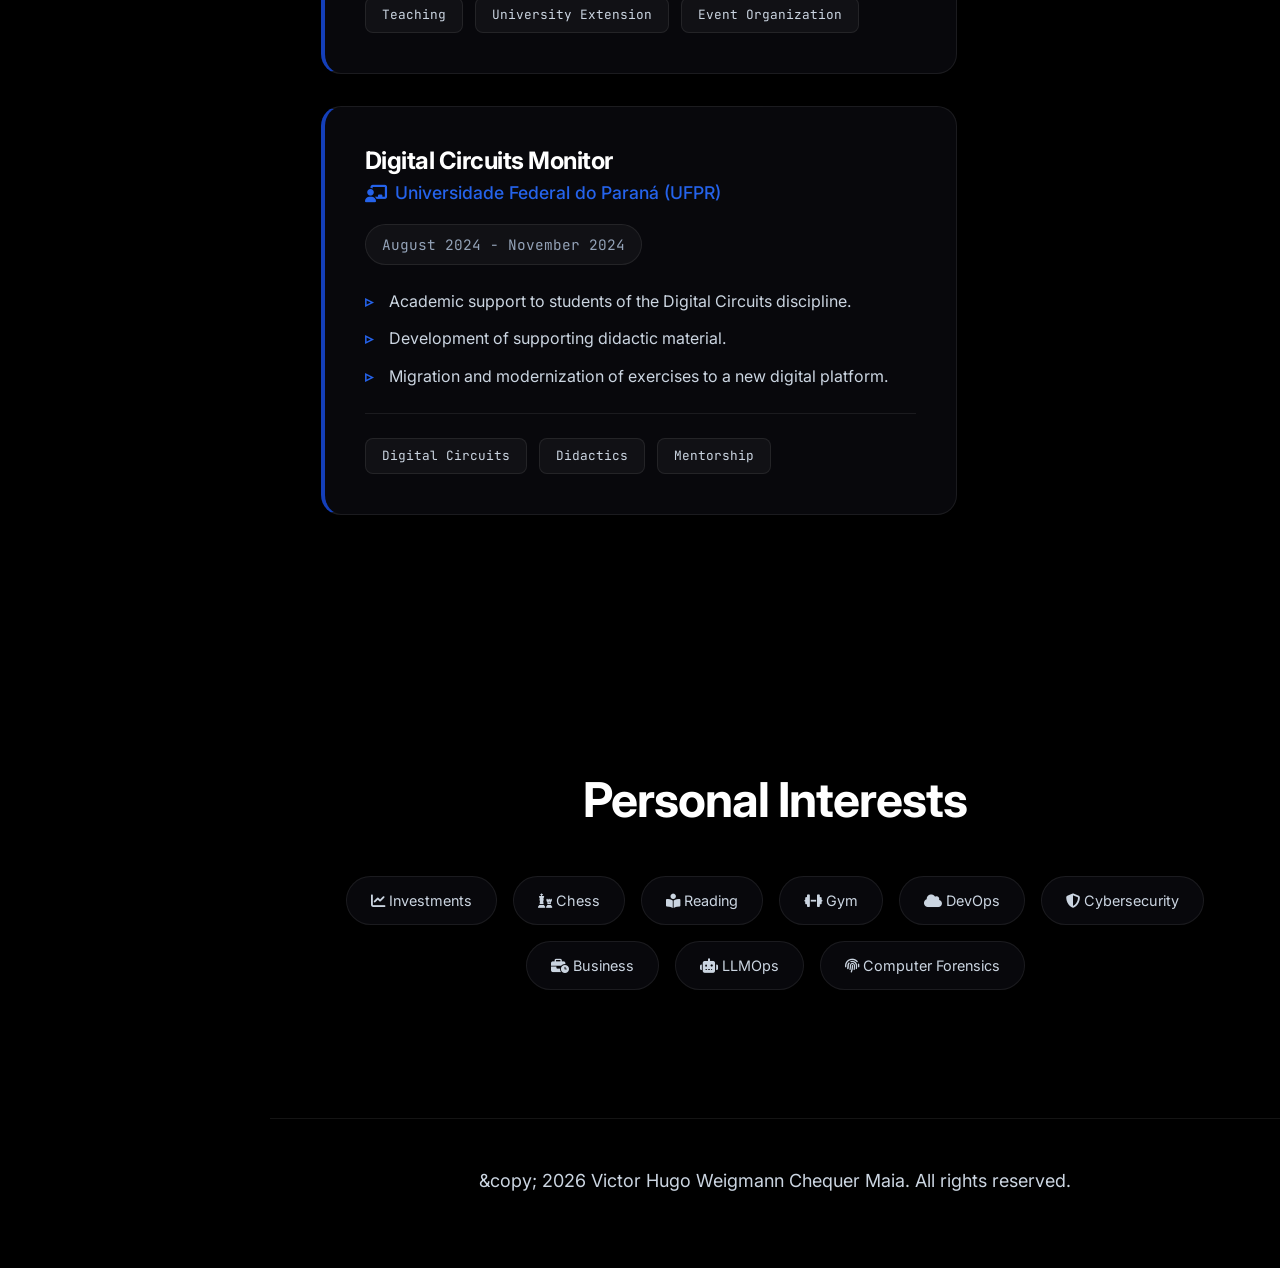
==== commit 9708bbcd: "[Adição] Implementa página de projetos com catálogo dinâmico e companion interativo da arara azul" ====
--- a/index.html
+++ b/index.html
@@ -17,32 +17,121 @@
       integrity="sha512-iecdLmaskl7CVkqkXNQ/ZH/XLlvWZOJyj7Yy7tcenmpD1ypASozpmT/E0iPtmFIB46ZmdtAc9eNBvH0H/ZpiBw=="
       crossorigin="anonymous"
     />
+    <link rel="stylesheet" href="theme.css" />
     <link rel="stylesheet" href="styles.css" />
   </head>
   <body>
-    <!-- Navbar -->
-    <nav class="navbar">
-      <a href="#" class="logo">Victor Hugo W.C.M</a>
-      <ul class="nav-links" id="nav-links">
-        <li><a href="#hero" data-i18n="nav.home">Início</a></li>
-        <li><a href="#sobre" data-i18n="nav.about">Sobre</a></li>
-        <li><a href="#experiencia" data-i18n="nav.experience">Experiência</a></li>
-        <li><a href="#habilidades" data-i18n="nav.skills">Habilidades</a></li>
-        <li><a href="#interesses" data-i18n="nav.interests">Interesses</a></li>
-        <li><a href="pesquisa-redes-sociais/index.html" data-i18n="nav.research">Pesquisa</a></li>
-      </ul>
-      
-      <div class="nav-controls">
-        <button id="lang-switch" class="lang-switch" aria-label="Switch Language">
+    <header class="mobile-topbar">
+      <a href="#hero" class="mobile-brand">
+        <img src="https://i.postimg.cc/90FygxqM/foto-pessoal.png" alt="Victor Hugo" class="mobile-avatar" />
+        <span class="mobile-logo-text">Victor Hugo</span>
+      </a>
+      <div class="mobile-actions">
+        <button class="lang-switch" aria-label="Switch Language">
           <span class="lang-option" data-lang="pt">PT</span>
           <span class="separator">|</span>
           <span class="lang-option active" data-lang="en">EN</span>
         </button>
-        <div class="hamburger" id="hamburger">
+        <button class="hamburger-btn" id="hamburger-btn" aria-label="Menu">
           <i class="fas fa-bars"></i>
+        </button>
+      </div>
+    </header>
+
+    <div class="sidebar-overlay" id="sidebar-overlay"></div>
+
+    <aside class="sidebar-nav" id="sidebar-nav">
+      <div class="sidebar-header">
+        <a href="#hero" class="sidebar-profile">
+          <div class="profile-avatar-wrapper">
+            <img src="https://i.postimg.cc/90FygxqM/foto-pessoal.png" alt="Victor Hugo" class="profile-avatar" />
+            <span class="status-indicator" title="Online"></span>
+          </div>
+          <div class="profile-info">
+            <span class="profile-name">Victor Hugo W.C.M</span>
+            <span class="profile-role">Full-Stack Dev</span>
+          </div>
+        </a>
+        <button class="sidebar-close-btn" id="sidebar-close-btn" aria-label="Close Menu">
+          <i class="fas fa-times"></i>
+        </button>
+      </div>
+
+      <div class="sidebar-body">
+        <div class="nav-section-label" data-i18n="nav.menu_label">Navegação</div>
+        <ul class="nav-links" id="nav-links">
+          <li>
+            <a href="#hero" class="nav-item">
+              <i class="fas fa-house"></i>
+              <span data-i18n="nav.home">Início</span>
+            </a>
+          </li>
+          <li>
+            <a href="#sobre" class="nav-item">
+              <i class="fas fa-user"></i>
+              <span data-i18n="nav.about">Sobre</span>
+            </a>
+          </li>
+          <li>
+            <a href="#experiencia" class="nav-item">
+              <i class="fas fa-briefcase"></i>
+              <span data-i18n="nav.experience">Experiência</span>
+            </a>
+          </li>
+          <li>
+            <a href="#habilidades" class="nav-item">
+              <i class="fas fa-code"></i>
+              <span data-i18n="nav.skills">Habilidades</span>
+            </a>
+          </li>
+          <li>
+            <a href="#interesses" class="nav-item">
+              <i class="fas fa-compass"></i>
+              <span data-i18n="nav.interests">Interesses</span>
+            </a>
+          </li>
+        </ul>
+
+        <div class="nav-section-label" data-i18n="nav.menu_portfolio">Portfólio & Pesquisa</div>
+        <ul class="nav-links nav-links-secondary">
+          <li>
+            <a href="projetos/index.html" class="nav-item nav-item-special">
+              <i class="fas fa-layer-group"></i>
+              <span data-i18n="nav.projects">Projetos</span>
+              <span class="nav-badge">Hub</span>
+            </a>
+          </li>
+          <li>
+            <a href="pesquisa-redes-sociais/index.html" class="nav-item nav-item-special">
+              <i class="fas fa-chart-line"></i>
+              <span data-i18n="nav.research">Pesquisa</span>
+              <span class="nav-badge">UFPR</span>
+            </a>
+          </li>
+        </ul>
+      </div>
+
+      <div class="sidebar-footer">
+        <div class="sidebar-controls">
+          <button id="lang-switch" class="lang-switch" aria-label="Switch Language">
+            <span class="lang-option" data-lang="pt">PT</span>
+            <span class="separator">|</span>
+            <span class="lang-option active" data-lang="en">EN</span>
+          </button>
+        </div>
+        <div class="sidebar-socials">
+          <a href="mailto:vichwcm@gmail.com" class="sidebar-social-link" title="E-mail">
+            <i class="fas fa-envelope"></i>
+          </a>
+          <a href="https://www.linkedin.com/in/victor-hugo-wcm/" target="_blank" class="sidebar-social-link" title="LinkedIn">
+            <i class="fab fa-linkedin"></i>
+          </a>
+          <a href="https://github.com/vhwcm" target="_blank" class="sidebar-social-link" title="GitHub">
+            <i class="fab fa-github"></i>
+          </a>
         </div>
       </div>
-    </nav>
+    </aside>
 
     <main>
       <!-- Hero Section -->
@@ -64,12 +153,8 @@
 
               <div class="hero-cta">
                 <a href="#experiencia" class="btn btn-primary" data-i18n="nav.experience">Experiência</a>
-                <a
-                  href="https://pale-bread-28d.notion.site/Blog-2a53c65686d480fe8ce8ddb10f77fff7?source=copy_link"
-                  target="_blank"
-                  class="btn btn-accent"
-                >
-                  <i class="fas fa-pen"></i> <span data-i18n="hero.cta.blog"> Blog</span>
+                <a href="projetos/index.html" class="btn btn-accent">
+                  <i class="fas fa-gamepad"></i> <span data-i18n="hero.cta.projects"> Projetos</span>
                 </a>
                 <a href="pesquisa-redes-sociais/index.html" class="btn btn-accent">
                   <i class="fas fa-chart-line"></i> <span data-i18n="hero.cta.research"> Pesquisa</span>
@@ -454,6 +539,14 @@
       </div>
     </footer>
 
+    <div class="arara-companion" id="arara-companion" aria-label="Arara Azul">
+      <div class="arara-bubble" id="arara-bubble" role="status" aria-live="polite">
+        <span class="arara-text" id="arara-text">Você sabia? O Victor desenvolveu o AI RPG Engine com RAG em 4 níveis de memória!</span>
+        <button type="button" class="arara-bubble-close" id="arara-bubble-close" aria-label="Fechar mensagem" data-i18n-attr="aria-label:arara.close_label">×</button>
+      </div>
+      <div class="arara-sprite"></div>
+    </div>
+
     <script src="script.js"> </script>
   </body>
 </html>
--- a/theme.css
+++ b/theme.css
@@ -0,0 +1,210 @@
+:root {
+  --bg-primary: #000000;
+  --bg-secondary: #000000;
+  --bg-tertiary: #050505;
+  --bg-card: rgba(10, 10, 15, 0.85);
+  --bg-card-hover: rgba(18, 20, 30, 0.95);
+  --bg-glass: rgba(255, 255, 255, 0.02);
+
+  --text-primary: #ffffff;
+  --text-secondary: #cbd5e1;
+  --text-muted: #94a3b8;
+  --text-dark: #64748b;
+
+  --accent-primary: #143FB9;
+  --accent-light: #2563eb;
+  --accent-dark: #0d2875;
+  --accent-hover: #1d4ed8;
+  --accent-glow: rgba(20, 63, 185, 0.4);
+  --accent-subtle: rgba(20, 63, 185, 0.12);
+  --accent-border: rgba(20, 63, 185, 0.35);
+
+  --status-ready: #10b981;
+  --status-ready-bg: rgba(16, 185, 129, 0.12);
+  --status-ready-border: rgba(16, 185, 129, 0.3);
+
+  --border-subtle: rgba(255, 255, 255, 0.08);
+  --border-accent: rgba(20, 63, 185, 0.4);
+  --border-glow: rgba(37, 99, 235, 0.35);
+
+  --glass-border: 1px solid rgba(255, 255, 255, 0.08);
+  --glass-shadow: 0 8px 32px 0 rgba(0, 0, 0, 0.7);
+  --backdrop-blur: blur(16px);
+
+  --font-sans: 'Inter', -apple-system, BlinkMacSystemFont, 'Segoe UI', Roboto, sans-serif;
+  --font-mono: 'JetBrains Mono', monospace;
+
+  --container-width: 1240px;
+  --header-height: 80px;
+
+  --radius-sm: 8px;
+  --radius-md: 14px;
+  --radius-lg: 20px;
+  --radius-xl: 28px;
+  --radius-full: 9999px;
+
+  --shadow-sm: 0 4px 12px rgba(0, 0, 0, 0.5);
+  --shadow-lg: 0 20px 40px -15px rgba(0, 0, 0, 0.9);
+  --shadow-glow: 0 0 30px rgba(20, 63, 185, 0.3);
+}
+
+.arara-companion {
+  position: fixed;
+  bottom: 24px;
+  right: 24px;
+  width: 96px;
+  height: 96px;
+  z-index: 995;
+  cursor: pointer;
+  user-select: none;
+  filter: drop-shadow(0 10px 20px rgba(0, 0, 0, 0.55));
+  animation: arara-float 3.5s ease-in-out infinite alternate;
+  transform-origin: center bottom;
+  will-change: transform;
+}
+
+.arara-companion:hover .arara-sprite {
+  transform: scale(1.08);
+  transition: transform 0.25s cubic-bezier(0.34, 1.56, 0.64, 1);
+}
+
+.arara-companion.bounce {
+  animation: arara-bounce 0.5s ease;
+}
+
+@keyframes arara-bounce {
+  0%, 100% { transform: translateY(0) scale(1); }
+  40% { transform: translateY(-16px) scale(1.12); }
+  60% { transform: translateY(-8px) scale(1.06); }
+}
+
+.arara-bubble {
+  position: absolute;
+  bottom: calc(100% + 10px);
+  right: 0;
+  min-width: 200px;
+  max-width: 270px;
+  background: rgba(10, 15, 30, 0.94);
+  backdrop-filter: blur(14px);
+  -webkit-backdrop-filter: blur(14px);
+  border: 1px solid rgba(37, 99, 235, 0.45);
+  border-radius: 14px;
+  padding: 10px 30px 10px 14px;
+  color: #ffffff;
+  font-family: var(--font-sans);
+  font-size: 0.85rem;
+  font-weight: 500;
+  line-height: 1.4;
+  box-shadow: 0 12px 32px rgba(0, 0, 0, 0.6), 0 0 20px rgba(20, 63, 185, 0.35);
+  opacity: 0;
+  visibility: hidden;
+  transform: translateY(12px) scale(0.92);
+  transform-origin: bottom right;
+  transition: opacity 0.35s cubic-bezier(0.34, 1.56, 0.64, 1), transform 0.35s cubic-bezier(0.34, 1.56, 0.64, 1), visibility 0.35s;
+  pointer-events: none;
+}
+
+.arara-bubble::after {
+  content: '';
+  position: absolute;
+  bottom: -8px;
+  right: 36px;
+  width: 0;
+  height: 0;
+  border-left: 8px solid transparent;
+  border-right: 8px solid transparent;
+  border-top: 8px solid rgba(10, 15, 30, 0.94);
+}
+
+.arara-bubble.is-visible {
+  opacity: 1;
+  visibility: visible;
+  transform: translateY(0) scale(1);
+  pointer-events: auto;
+}
+
+.arara-text {
+  display: block;
+  color: #f1f5f9;
+  text-shadow: 0 1px 2px rgba(0, 0, 0, 0.5);
+}
+
+.arara-bubble-close {
+  position: absolute;
+  top: 4px;
+  right: 6px;
+  background: transparent;
+  border: none;
+  color: rgba(255, 255, 255, 0.5);
+  font-size: 16px;
+  line-height: 1;
+  cursor: pointer;
+  padding: 4px 6px;
+  border-radius: 4px;
+  transition: color 0.2s, background-color 0.2s;
+}
+
+.arara-bubble-close:hover {
+  color: #ffffff;
+  background-color: rgba(255, 255, 255, 0.1);
+}
+
+.arara-sprite {
+  width: 100%;
+  height: 100%;
+  background-image: url('Quadros_arara_azul.png');
+  background-size: 500% 300%;
+  background-repeat: no-repeat;
+  animation: arara-flap 1.12s steps(1) infinite;
+  will-change: background-position;
+}
+
+@keyframes arara-flap {
+  0%, 7.142% { background-position: 0% 0%; }
+  7.143%, 14.285% { background-position: 25% 0%; }
+  14.286%, 21.428% { background-position: 50% 0%; }
+  21.429%, 28.571% { background-position: 75% 0%; }
+  28.572%, 35.714% { background-position: 100% 0%; }
+  35.715%, 42.857% { background-position: 0% 50%; }
+  42.858%, 50.000% { background-position: 25% 50%; }
+  50.001%, 57.142% { background-position: 50% 50%; }
+  57.143%, 64.285% { background-position: 75% 50%; }
+  64.286%, 71.428% { background-position: 100% 50%; }
+  71.429%, 78.571% { background-position: 0% 100%; }
+  78.572%, 85.714% { background-position: 25% 100%; }
+  85.715%, 92.857% { background-position: 50% 100%; }
+  92.858%, 100% { background-position: 75% 100%; }
+}
+
+@keyframes arara-float {
+  0% {
+    transform: translateY(0px) rotate(0deg);
+  }
+  50% {
+    transform: translateY(-6px) rotate(1.5deg);
+  }
+  100% {
+    transform: translateY(2px) rotate(-1deg);
+  }
+}
+
+@media (max-width: 768px) {
+  .arara-companion {
+    bottom: 16px;
+    right: 16px;
+    width: 68px;
+    height: 68px;
+  }
+
+  .arara-bubble {
+    right: -10px;
+    min-width: 170px;
+    max-width: 220px;
+    font-size: 0.78rem;
+    padding: 8px 24px 8px 10px;
+  }
+
+  .arara-bubble::after {
+    right: 28px;
+  }
+}
--- a/styles.css
+++ b/styles.css
@@ -1,38 +1,5 @@
-/* Modern Reset & Variables */
-:root {
-    /* Color Palette - Minimalist Monochrome */
-    --bg-primary: #050505;
-    --bg-secondary: #0a0a0a;
-    --bg-tertiary: #111111;
-    --text-primary: #ffffff;
-    --text-secondary: #a1a1aa;
-    --text-muted: #52525b;
-    
-    /* Accents - White & Silver */
-    --accent-primary: #ffffff;
-    --accent-secondary: #e4e4e7;
-    --accent-glow: rgba(255, 255, 255, 0.15);
-    
-    /* Glassmorphism */
-    --glass-bg: rgba(255, 255, 255, 0.03);
-    --glass-border: 1px solid rgba(255, 255, 255, 0.05);
-    --glass-shadow: 0 8px 32px 0 rgba(0, 0, 0, 0.37);
-    --backdrop-blur: blur(15px);
-    
-    /* Typography */
-    --font-sans: 'Inter', -apple-system, BlinkMacSystemFont, sans-serif;
-    --font-mono: 'JetBrains Mono', monospace;
-    
-    /* Spacing & Layout */
-    --container-width: 1200px;
-    --header-height: 80px;
-    --radius-sm: 8px;
-    --radius-md: 16px;
-    --radius-lg: 24px;
-    --radius-full: 9999px;
-}
-
-/* Base Styles */
+@import "./theme.css";
+
 * {
     margin: 0;
     padding: 0;
@@ -45,16 +12,14 @@
 }
 
 body {
-    background-color: var(--bg-primary);
+    background-color: #000000;
     color: var(--text-primary);
     font-family: var(--font-sans);
     line-height: 1.6;
     overflow-x: hidden;
-    background-image: radial-gradient(circle at 50% 0%, #1a1a1a 0%, transparent 70%);
     min-height: 100vh;
 }
 
-/* Typography */
 h1, h2, h3, h4, h5, h6 {
     font-weight: 700;
     letter-spacing: -0.02em;
@@ -64,7 +29,7 @@
 
 h1 {
     font-size: clamp(2.5rem, 5vw, 4.5rem);
-    background: linear-gradient(to right, #fff, #a1a1aa);
+    background: linear-gradient(to right, #ffffff, #cbd5e1);
     background-clip: text;
     -webkit-background-clip: text;
     -webkit-text-fill-color: transparent;
@@ -94,7 +59,6 @@
     transition: all 0.3s ease;
 }
 
-/* Utility Classes */
 .container {
     max-width: var(--container-width);
     margin: 0 auto;
@@ -106,146 +70,372 @@
     position: relative;
 }
 
-/* Full width for Experience section */
 #experiencia .container {
     max-width: 100%;
     padding: 0 5%;
 }
 
-/* Navbar */
-.navbar {
+:root {
+    --sidebar-width: 270px;
+}
+
+.mobile-topbar {
+    display: none;
     position: fixed;
     top: 0;
     left: 0;
     width: 100%;
-    height: var(--header-height);
-    z-index: 1000;
-    background: rgba(15, 15, 15, 0.6);
+    height: 68px;
+    background: rgba(5, 5, 8, 0.92);
     backdrop-filter: var(--backdrop-blur);
     -webkit-backdrop-filter: var(--backdrop-blur);
     border-bottom: var(--glass-border);
-    display: flex;
+    z-index: 1000;
     align-items: center;
     justify-content: space-between;
-    padding: 0 2rem;
-}
-
-.logo {
+    padding: 0 1.25rem;
+}
+
+.mobile-brand {
+    display: flex;
+    align-items: center;
+    gap: 0.75rem;
+    text-decoration: none;
+}
+
+.mobile-avatar {
+    width: 38px;
+    height: 38px;
+    border-radius: 50%;
+    border: 1.5px solid var(--accent-light);
+    object-fit: cover;
+    box-shadow: 0 0 10px var(--accent-glow);
+}
+
+.mobile-logo-text {
     font-family: var(--font-mono);
     font-weight: 700;
-    font-size: 1.5rem;
-    color: var(--text-primary);
-    letter-spacing: -0.05em;
+    font-size: 1.1rem;
+    color: var(--text-primary);
+    letter-spacing: -0.03em;
+}
+
+.mobile-actions {
+    display: flex;
+    align-items: center;
+    gap: 0.75rem;
+}
+
+.hamburger-btn {
+    background: rgba(255, 255, 255, 0.05);
+    border: 1px solid var(--border-subtle);
+    color: var(--text-primary);
+    width: 40px;
+    height: 40px;
+    border-radius: var(--radius-sm);
+    display: flex;
+    align-items: center;
+    justify-content: center;
+    font-size: 1.15rem;
+    cursor: pointer;
+    transition: all 0.25s ease;
+}
+
+.hamburger-btn:hover {
+    background: var(--accent-subtle);
+    border-color: var(--accent-border);
+    color: var(--accent-light);
+}
+
+.sidebar-overlay {
+    position: fixed;
+    inset: 0;
+    background: rgba(0, 0, 0, 0.7);
+    backdrop-filter: blur(4px);
+    -webkit-backdrop-filter: blur(4px);
+    z-index: 1050;
+    opacity: 0;
+    visibility: hidden;
+    transition: opacity 0.3s ease, visibility 0.3s ease;
+}
+
+.sidebar-overlay.active {
+    opacity: 1;
+    visibility: visible;
+}
+
+.sidebar-nav {
+    position: fixed;
+    top: 0;
+    left: 0;
+    bottom: 0;
+    width: var(--sidebar-width);
+    height: 100vh;
+    background: rgba(6, 6, 10, 0.96);
+    backdrop-filter: blur(20px);
+    -webkit-backdrop-filter: blur(20px);
+    border-right: var(--glass-border);
+    z-index: 1100;
+    display: flex;
+    flex-direction: column;
+    justify-content: space-between;
+    padding: 1.5rem 1.25rem;
+    overflow-y: auto;
+    scrollbar-width: thin;
+    scrollbar-color: var(--accent-border) transparent;
+}
+
+.sidebar-header {
+    display: flex;
+    align-items: center;
+    justify-content: space-between;
+    padding-bottom: 1.25rem;
+    border-bottom: var(--glass-border);
+    margin-bottom: 1rem;
+}
+
+.sidebar-profile {
+    display: flex;
+    align-items: center;
+    gap: 0.85rem;
+    text-decoration: none;
+    min-width: 0;
+}
+
+.profile-avatar-wrapper {
+    position: relative;
+    width: 44px;
+    height: 44px;
+    flex-shrink: 0;
+}
+
+.profile-avatar {
+    width: 44px;
+    height: 44px;
+    border-radius: 50%;
+    border: 2px solid var(--accent-light);
+    object-fit: cover;
+    box-shadow: 0 0 15px var(--accent-glow);
+}
+
+.status-indicator {
+    position: absolute;
+    bottom: 1px;
+    right: 1px;
+    width: 10px;
+    height: 10px;
+    background: var(--status-ready);
+    border-radius: 50%;
+    border: 2px solid #06060a;
+    box-shadow: 0 0 8px var(--status-ready);
+}
+
+.profile-info {
+    display: flex;
+    flex-direction: column;
+    min-width: 0;
+}
+
+.profile-name {
+    font-family: var(--font-mono);
+    font-weight: 700;
+    font-size: 0.95rem;
+    color: var(--text-primary);
+    letter-spacing: -0.02em;
+    white-space: nowrap;
+    overflow: hidden;
+    text-overflow: ellipsis;
+}
+
+.profile-role {
+    font-size: 0.72rem;
+    color: var(--text-muted);
+    font-family: var(--font-mono);
+    letter-spacing: 0.04em;
+    text-transform: uppercase;
+}
+
+.sidebar-close-btn {
+    display: none;
+    align-items: center;
+    justify-content: center;
+    width: 32px;
+    height: 32px;
+    background: rgba(255, 255, 255, 0.04);
+    border: 1px solid var(--border-subtle);
+    color: var(--text-secondary);
+    border-radius: var(--radius-sm);
+    cursor: pointer;
+    transition: all 0.2s ease;
+}
+
+.sidebar-close-btn:hover {
+    background: rgba(239, 68, 68, 0.15);
+    border-color: rgba(239, 68, 68, 0.4);
+    color: #ef4444;
+}
+
+.sidebar-body {
+    display: flex;
+    flex-direction: column;
+    gap: 0.25rem;
+    flex: 1;
+}
+
+.nav-section-label {
+    font-family: var(--font-mono);
+    font-size: 0.68rem;
+    text-transform: uppercase;
+    letter-spacing: 0.1em;
+    color: var(--text-dark);
+    margin: 0.85rem 0 0.35rem 0.6rem;
+    font-weight: 600;
 }
 
 .nav-links {
     display: flex;
-    gap: 2.5rem;
+    flex-direction: column;
+    gap: 0.35rem;
     list-style: none;
-}
-
-.nav-links a {
-    font-size: 0.9rem;
+    padding: 0;
+    margin: 0;
+}
+
+.nav-item {
+    display: flex;
+    align-items: center;
+    gap: 0.85rem;
+    padding: 0.65rem 0.85rem;
+    border-radius: var(--radius-md);
+    font-size: 0.88rem;
     font-weight: 500;
     color: var(--text-secondary);
+    text-decoration: none;
+    transition: all 0.25s ease;
     position: relative;
-    padding: 0.5rem 0;
-}
-
-.nav-links a:hover,
-.nav-links a.active {
-    color: var(--text-primary);
-}
-
-.nav-links a::after {
+    border: 1px solid transparent;
+}
+
+.nav-item i {
+    font-size: 0.95rem;
+    width: 18px;
+    text-align: center;
+    color: var(--text-muted);
+    transition: all 0.25s ease;
+}
+
+.nav-item:hover {
+    background: var(--accent-subtle);
+    color: var(--text-primary);
+    border-color: var(--accent-border);
+    transform: translateX(4px);
+}
+
+.nav-item:hover i {
+    color: var(--accent-light);
+    transform: scale(1.15);
+}
+
+.nav-item.active {
+    background: linear-gradient(135deg, rgba(20, 63, 185, 0.35), rgba(37, 99, 235, 0.15));
+    border-color: var(--border-accent);
+    color: #ffffff;
+    font-weight: 600;
+    box-shadow: 0 4px 15px var(--accent-glow);
+}
+
+.nav-item.active i {
+    color: var(--accent-light);
+}
+
+.nav-item.active::before {
     content: '';
     position: absolute;
-    bottom: 0;
-    left: 0;
-    width: 0;
-    height: 2px;
-    background: var(--accent-primary);
-    transition: width 0.3s ease;
-    box-shadow: 0 0 10px var(--accent-primary);
-}
-
-.nav-links a:hover::after,
-.nav-links a.active::after {
+    left: -1px;
+    top: 20%;
+    bottom: 20%;
+    width: 3px;
+    border-radius: 4px;
+    background: var(--accent-light);
+    box-shadow: 0 0 10px var(--accent-light);
+}
+
+.nav-item-special {
+    background: rgba(255, 255, 255, 0.02);
+    border-color: rgba(255, 255, 255, 0.05);
+}
+
+.nav-item-special:hover {
+    background: rgba(20, 63, 185, 0.2);
+    border-color: var(--accent-border);
+}
+
+.nav-badge {
+    margin-left: auto;
+    font-size: 0.65rem;
+    font-family: var(--font-mono);
+    font-weight: 700;
+    text-transform: uppercase;
+    padding: 0.15rem 0.5rem;
+    border-radius: var(--radius-full);
+    background: rgba(37, 99, 235, 0.15);
+    border: 1px solid var(--accent-border);
+    color: #93c5fd;
+    letter-spacing: 0.05em;
+}
+
+.sidebar-footer {
+    padding-top: 1.25rem;
+    border-top: var(--glass-border);
+    margin-top: 1rem;
+    display: flex;
+    flex-direction: column;
+    gap: 0.85rem;
+}
+
+.sidebar-controls {
+    display: flex;
+    align-items: center;
+    justify-content: center;
+}
+
+.sidebar-controls .lang-switch {
     width: 100%;
-}
-
-.nav-highlight {
-    background: linear-gradient(135deg, var(--accent-primary), var(--accent-secondary)) !important;
-    color: white !important;
-    padding: 0.5rem 1.25rem !important;
-    border-radius: var(--radius-full) !important;
-    font-weight: 600 !important;
-}
-
-.nav-highlight:hover {
+    justify-content: center;
+}
+
+.sidebar-socials {
+    display: flex;
+    align-items: center;
+    justify-content: center;
+    gap: 0.6rem;
+}
+
+.sidebar-social-link {
+    display: flex;
+    align-items: center;
+    justify-content: center;
+    width: 36px;
+    height: 36px;
+    border-radius: var(--radius-sm);
+    background: rgba(255, 255, 255, 0.03);
+    border: 1px solid var(--border-subtle);
+    color: var(--text-secondary);
+    font-size: 0.95rem;
+    transition: all 0.25s ease;
+}
+
+.sidebar-social-link:hover {
+    background: var(--accent-subtle);
+    border-color: var(--accent-border);
+    color: var(--text-primary);
     transform: translateY(-2px);
-    box-shadow: 0 4px 15px rgba(99, 102, 241, 0.3);
-}
-
-.nav-highlight::after {
-    display: none !important;
-}
-
-/* Search Box */
-.search-box {
-    display: flex;
-    align-items: center;
-    background: rgba(255, 255, 255, 0.05);
-    border: 1px solid rgba(255, 255, 255, 0.1);
-    border-radius: var(--radius-full);
-    padding: 0.5rem 1rem;
-    transition: all 0.3s ease;
-}
-
-.search-box:focus-within {
-    background: rgba(255, 255, 255, 0.08);
-    border-color: var(--accent-primary);
-    box-shadow: 0 0 15px rgba(255, 255, 255, 0.1);
-}
-
-.search-input {
-    background: transparent;
-    border: none;
-    color: var(--text-primary);
-    font-family: var(--font-sans);
-    font-size: 0.9rem;
-    width: 150px;
-    outline: none;
-}
-
-.search-input::placeholder {
-    color: var(--text-muted);
-}
-
-.search-btn {
-    background: transparent;
-    border: none;
-    color: var(--text-secondary);
-    cursor: pointer;
-    padding: 0;
-    font-size: 0.9rem;
-    transition: color 0.3s ease;
-}
-
-.search-btn:hover {
-    color: var(--accent-primary);
-}
-
-/* Language Switcher */
-.nav-controls {
-    display: flex;
-    align-items: center;
-    margin-left: 2rem;
+    box-shadow: 0 4px 12px var(--accent-glow);
 }
 
 .lang-switch {
-    background: transparent;
-    border: 1px solid rgba(255, 255, 255, 0.1);
+    background: rgba(255, 255, 255, 0.03);
+    border: 1px solid var(--border-subtle);
     color: var(--text-secondary);
     padding: 0.5rem 1rem;
     border-radius: var(--radius-full);
@@ -259,10 +449,10 @@
 }
 
 .lang-switch:hover {
-    background: var(--glass-bg);
-    color: var(--text-primary);
-    border-color: var(--accent-primary);
-    box-shadow: 0 0 15px rgba(255, 255, 255, 0.15);
+    background: var(--accent-subtle);
+    color: var(--text-primary);
+    border-color: var(--accent-border);
+    box-shadow: 0 0 15px var(--accent-glow);
 }
 
 .lang-switch i {
@@ -280,39 +470,29 @@
 }
 
 .separator {
-    color: var(--text-muted);
+    color: var(--text-dark);
     font-size: 0.8rem;
 }
 
-.hamburger {
-    display: none;
-    cursor: pointer;
-    color: var(--text-primary);
-    font-size: 1.5rem;
-}
-
-/* Hero Section */
+main {
+    margin-left: var(--sidebar-width);
+    min-height: 100vh;
+    transition: margin-left 0.3s ease;
+}
+
+footer {
+    margin-left: var(--sidebar-width);
+    transition: margin-left 0.3s ease;
+}
+
 #hero {
     min-height: 100vh;
     display: flex;
     align-items: center;
     justify-content: center;
-    padding-top: var(--header-height);
     position: relative;
     overflow: hidden;
-}
-
-/* Background Noise/Grain */
-#hero::before {
-    content: "";
-    position: absolute;
-    top: 0;
-    left: 0;
-    width: 100%;
-    height: 100%;
-    background-image: url("data:image/svg+xml,%3Csvg viewBox='0 0 200 200' xmlns='http://www.w3.org/2000/svg'%3E%3Cfilter id='noiseFilter'%3E%3CfeTurbulence type='fractalNoise' baseFrequency='0.65' numOctaves='3' stitchTiles='stitch'/%3E%3C/filter%3E%3Crect width='100%25' height='100%25' filter='url(%23noiseFilter)' opacity='0.05'/%3E%3C/svg%3E");
-    pointer-events: none;
-    z-index: -1;
+    background-color: #000000;
 }
 
 .hero-wrapper {
@@ -334,12 +514,12 @@
 
 .hero-subtitle {
     font-family: var(--font-mono);
-    color: var(--text-secondary);
+    color: var(--accent-light);
     margin-bottom: 1rem;
     display: block;
     font-size: 1.25rem;
     letter-spacing: 0.05em;
-    font-weight: 500;
+    font-weight: 600;
 }
 
 .hero-cta {
@@ -365,38 +545,40 @@
 
 .btn-primary {
     background: transparent;
-    border: 1px solid var(--glass-border);
+    border: 1px solid var(--border-subtle);
     color: var(--text-primary);
     backdrop-filter: blur(4px);
 }
 
 .btn-primary:hover {
-    border-color: var(--text-primary);
-    background: rgba(255, 255, 255, 0.05);
+    border-color: var(--accent-light);
+    background: var(--accent-subtle);
+    color: #ffffff;
 }
 
 .btn-accent {
     background: var(--accent-primary);
-    color: #000000;
-    box-shadow: 0 4px 20px rgba(255, 255, 255, 0.2);
+    color: #ffffff;
+    box-shadow: 0 4px 20px var(--accent-glow);
 }
 
 .btn-accent:hover {
-    background: #e4e4e7;
+    background: var(--accent-hover);
     transform: translateY(-2px);
-    box-shadow: 0 6px 25px rgba(255, 255, 255, 0.3);
+    box-shadow: 0 6px 25px rgba(37, 99, 235, 0.5);
 }
 
 .btn-secondary {
     background: transparent;
-    border: 1px solid var(--glass-border);
+    border: 1px solid var(--border-subtle);
     color: var(--text-primary);
     backdrop-filter: blur(4px);
 }
 
 .btn-secondary:hover {
-    border-color: var(--text-primary);
-    background: rgba(255, 255, 255, 0.05);
+    border-color: var(--accent-light);
+    background: var(--accent-subtle);
+    color: #ffffff;
 }
 
 .social-links {
@@ -410,38 +592,37 @@
     width: 50px;
     height: 50px;
     border-radius: 50%;
-    background: rgba(255, 255, 255, 0.05);
+    background: rgba(255, 255, 255, 0.04);
     display: flex;
     align-items: center;
     justify-content: center;
     color: var(--text-secondary);
     font-size: 1.25rem;
     transition: all 0.3s ease;
-    border: 1px solid rgba(255, 255, 255, 0.05);
+    border: 1px solid var(--border-subtle);
 }
 
 .social-link:hover {
     background: var(--accent-primary);
-    color: #000000;
+    color: #ffffff;
     transform: translateY(-3px);
-    box-shadow: 0 5px 15px rgba(255, 255, 255, 0.2);
-    border-color: transparent;
-}
-
-/* Integrated About Section */
+    box-shadow: 0 5px 15px var(--accent-glow);
+    border-color: var(--accent-light);
+}
+
 .about-card-integrated {
-    background: var(--glass-bg);
-    border: var(--glass-border);
+    background: #000000;
+    border: 1px solid var(--border-subtle);
     padding: 2.5rem;
     border-radius: var(--radius-lg);
-    backdrop-filter: blur(10px);
-    box-shadow: var(--glass-shadow);
-    transition: transform 0.3s ease;
+    box-shadow: var(--shadow-sm);
+    transition: transform 0.3s ease, border-color 0.3s ease, box-shadow 0.3s ease;
 }
 
 .about-card-integrated:hover {
     transform: translateY(-5px);
-    border-color: rgba(255, 255, 255, 0.1);
+    border-color: var(--accent-border);
+    box-shadow: 0 8px 30px var(--accent-glow);
 }
 
 .about-image-small {
@@ -451,7 +632,7 @@
     overflow: hidden;
     margin-bottom: 1.5rem;
     border: 2px solid var(--accent-primary);
-    box-shadow: 0 0 20px rgba(255, 255, 255, 0.2);
+    box-shadow: 0 0 20px var(--accent-glow);
 }
 
 .about-image-small img {
@@ -464,7 +645,7 @@
     font-size: 1.8rem;
     margin-bottom: 1.5rem;
     text-align: left;
-    background: linear-gradient(to right, #fff, #a1a1aa);
+    background: linear-gradient(to right, #ffffff, #cbd5e1);
     background-clip: text;
     -webkit-background-clip: text;
     -webkit-text-fill-color: transparent;
@@ -481,7 +662,6 @@
     margin-bottom: 0;
 }
 
-/* Skills Cards */
 .skills-grid {
     display: grid;
     grid-template-columns: repeat(auto-fit, minmax(160px, 1fr));
@@ -490,7 +670,7 @@
 }
 
 .skill-card {
-    background: var(--glass-bg);
+    background: var(--bg-card);
     border: var(--glass-border);
     padding: 2.5rem 1.5rem;
     border-radius: var(--radius-md);
@@ -507,7 +687,7 @@
     left: 0;
     width: 100%;
     height: 100%;
-    background: linear-gradient(45deg, transparent, rgba(255, 255, 255, 0.03), transparent);
+    background: linear-gradient(45deg, transparent, var(--accent-subtle), transparent);
     transform: translateX(-100%);
     transition: transform 0.6s ease;
 }
@@ -517,10 +697,10 @@
 }
 
 .skill-card:hover {
-    background: rgba(255, 255, 255, 0.05);
+    background: var(--bg-card-hover);
     transform: translateY(-5px);
-    border-color: var(--accent-primary);
-    box-shadow: 0 10px 30px -10px rgba(0, 0, 0, 0.5);
+    border-color: var(--accent-light);
+    box-shadow: 0 10px 30px -10px var(--accent-glow);
 }
 
 .skill-icon {
@@ -531,7 +711,7 @@
 }
 
 .skill-card:hover .skill-icon {
-    color: var(--accent-primary);
+    color: var(--accent-light);
     transform: scale(1.1);
 }
 
@@ -540,7 +720,6 @@
     color: var(--text-primary);
 }
 
-/* Projects */
 .projects-grid {
     display: grid;
     grid-template-columns: repeat(auto-fit, minmax(350px, 1fr));
@@ -548,7 +727,7 @@
 }
 
 .project-card {
-    background: var(--glass-bg);
+    background: var(--bg-card);
     border: var(--glass-border);
     border-radius: var(--radius-lg);
     overflow: hidden;
@@ -559,8 +738,8 @@
 
 .project-card:hover {
     transform: translateY(-8px);
-    box-shadow: var(--glass-shadow);
-    border-color: rgba(255, 255, 255, 0.1);
+    box-shadow: var(--shadow-lg);
+    border-color: var(--accent-border);
 }
 
 .project-image {
@@ -618,17 +797,17 @@
     justify-content: center;
     color: var(--text-primary);
     transition: all 0.3s ease;
-    border: 1px solid transparent;
+    border: 1px solid var(--border-subtle);
 }
 
 .project-link:hover {
     background: var(--accent-primary);
-    color: #000000;
+    color: #ffffff;
     transform: translateY(-2px);
-    box-shadow: 0 5px 15px rgba(255, 255, 255, 0.2);
-}
-
-/* Interests / Tags */
+    box-shadow: 0 5px 15px var(--accent-glow);
+    border-color: var(--accent-light);
+}
+
 .interests-grid {
     display: flex;
     flex-wrap: wrap;
@@ -638,7 +817,7 @@
 
 .interest-tag {
     padding: 0.75rem 1.5rem;
-    background: var(--glass-bg);
+    background: var(--bg-card);
     border: var(--glass-border);
     border-radius: var(--radius-full);
     color: var(--text-secondary);
@@ -648,13 +827,12 @@
 }
 
 .interest-tag:hover {
-    background: rgba(255, 255, 255, 0.08);
-    border-color: var(--accent-secondary);
+    background: var(--accent-subtle);
+    border-color: var(--accent-border);
     color: var(--text-primary);
     transform: translateY(-2px);
 }
 
-/* Contact */
 .contact-container {
     text-align: center;
     max-width: 600px;
@@ -674,7 +852,7 @@
     align-items: center;
     gap: 1rem;
     padding: 2rem;
-    background: var(--glass-bg);
+    background: var(--bg-card);
     border: var(--glass-border);
     border-radius: var(--radius-md);
     width: 100%;
@@ -682,16 +860,16 @@
 }
 
 .contact-item:hover {
-    border-color: var(--accent-primary);
+    border-color: var(--accent-light);
     transform: translateY(-5px);
+    box-shadow: 0 8px 24px var(--accent-glow);
 }
 
 .contact-icon {
     font-size: 2rem;
-    color: var(--accent-primary);
-}
-
-/* Experience Section - Modern Card Layout */
+    color: var(--accent-light);
+}
+
 .experience-skills-container {
     display: flex;
     gap: 2rem;
@@ -738,7 +916,7 @@
 }
 
 .experience-card {
-    background: var(--glass-bg);
+    background: var(--bg-card);
     border: var(--glass-border);
     border-radius: var(--radius-lg);
     padding: 2.5rem;
@@ -750,9 +928,9 @@
 
 .experience-card:hover {
     transform: translateY(-5px);
-    background: rgba(255, 255, 255, 0.05);
-    box-shadow: var(--glass-shadow);
-    border-color: var(--accent-primary);
+    background: var(--bg-card-hover);
+    box-shadow: var(--shadow-lg);
+    border-color: var(--accent-border);
 }
 
 .experience-header {
@@ -772,7 +950,7 @@
 
 .experience-company {
     font-size: 1.1rem;
-    color: var(--accent-secondary);
+    color: var(--accent-light);
     font-weight: 500;
     display: flex;
     align-items: center;
@@ -787,17 +965,17 @@
 }
 
 .experience-company a:hover {
-    border-color: var(--accent-secondary);
+    border-color: var(--accent-light);
 }
 
 .experience-period {
     font-family: var(--font-mono);
     font-size: 0.9rem;
     color: var(--text-muted);
-    background: rgba(255, 255, 255, 0.05);
+    background: rgba(255, 255, 255, 0.04);
     padding: 0.5rem 1rem;
     border-radius: var(--radius-full);
-    border: 1px solid rgba(255, 255, 255, 0.1);
+    border: 1px solid var(--border-subtle);
     white-space: nowrap;
 }
 
@@ -818,39 +996,37 @@
     content: '▹';
     position: absolute;
     left: 0;
-    color: var(--accent-primary);
+    color: var(--accent-light);
     font-weight: bold;
 }
 
-/* Tech Stack Tags */
 .tech-stack {
     display: flex;
     flex-wrap: wrap;
     gap: 0.75rem;
     margin-top: 1.5rem;
     padding-top: 1.5rem;
-    border-top: 1px solid rgba(255, 255, 255, 0.05);
+    border-top: 1px solid var(--border-subtle);
 }
 
 .tech-tag {
     font-size: 0.8rem;
     font-family: var(--font-mono);
     color: var(--text-secondary);
-    background: rgba(255, 255, 255, 0.05);
+    background: rgba(255, 255, 255, 0.04);
     padding: 0.4rem 1rem;
     border-radius: var(--radius-sm);
-    border: 1px solid rgba(255, 255, 255, 0.1);
+    border: 1px solid var(--border-subtle);
     transition: all 0.3s ease;
 }
 
 .tech-tag:hover {
-    background: rgba(255, 255, 255, 0.15);
+    background: var(--accent-subtle);
     transform: translateY(-2px);
-    border-color: var(--accent-primary);
-    color: var(--text-primary);
-}
-
-/* Responsive Adjustments */
+    border-color: var(--accent-light);
+    color: var(--text-primary);
+}
+
 @media (max-width: 768px) {
     .experience-header {
         flex-direction: column;
@@ -867,7 +1043,6 @@
     }
 }
 
-/* Particles (Optional - keeping subtle) */
 .particles {
     position: fixed;
     top: 0;
@@ -881,9 +1056,9 @@
 
 .particle {
     position: absolute;
-    background: var(--accent-primary);
+    background: var(--accent-light);
     border-radius: 50%;
-    opacity: 0.3;
+    opacity: 0.25;
     animation: float 20s infinite linear;
     bottom: -10px;
 }
@@ -894,7 +1069,7 @@
         opacity: 0;
     }
     50% {
-        opacity: 0.5;
+        opacity: 0.4;
     }
     100% {
         transform: translateY(-100vh) translateX(20px);
@@ -902,7 +1077,6 @@
     }
 }
 
-/* Footer */
 .footer {
     padding: 3rem 0;
     text-align: center;
@@ -912,7 +1086,6 @@
     background: var(--bg-secondary);
 }
 
-/* Mobile Responsive */
 @media (max-width: 992px) {
     .hero-wrapper {
         grid-template-columns: 1fr;
@@ -932,7 +1105,7 @@
         border-radius: 50%;
         overflow: hidden;
         border: 2px solid var(--accent-primary);
-        box-shadow: 0 0 20px rgba(255, 255, 255, 0.2);
+        box-shadow: 0 0 20px var(--accent-glow);
     }
 
     .mobile-hero-image img {
@@ -976,44 +1149,35 @@
     }
 }
 
+@media (max-width: 1023px) {
+    .mobile-topbar {
+        display: flex;
+    }
+
+    .sidebar-close-btn {
+        display: flex;
+    }
+
+    .sidebar-nav {
+        transform: translateX(-100%);
+        transition: transform 0.35s cubic-bezier(0.4, 0, 0.2, 1);
+    }
+
+    .sidebar-nav.active {
+        transform: translateX(0);
+    }
+
+    main {
+        margin-left: 0;
+        padding-top: 68px;
+    }
+
+    footer {
+        margin-left: 0;
+    }
+}
+
 @media (max-width: 768px) {
-    .navbar {
-        padding: 0 1rem;
-    }
-
-    .logo {
-        font-size: 1rem;
-        white-space: nowrap;
-    }
-
-    .nav-controls {
-        gap: 1rem;
-        margin-left: auto;
-    }
-
-    .nav-links {
-        position: fixed;
-        top: var(--header-height);
-        left: 0;
-        width: 100%;
-        height: calc(100vh - var(--header-height));
-        background: var(--bg-primary);
-        flex-direction: column;
-        align-items: center;
-        justify-content: center;
-        transform: translateX(100%);
-        transition: transform 0.3s ease;
-        border-top: var(--glass-border);
-    }
-
-    .nav-links.active {
-        transform: translateX(0);
-    }
-
-    .hamburger {
-        display: block;
-    }
-    
     h1 {
         font-size: 2.5rem;
     }
@@ -1040,7 +1204,6 @@
         gap: 1.5rem;
     }
 
-    /* Timeline Mobile */
     .timeline::before {
         left: 20px;
     }
@@ -1059,7 +1222,6 @@
     }
 }
 
-/* Animations */
 .fade-in {
     opacity: 0;
     transform: translateY(30px);
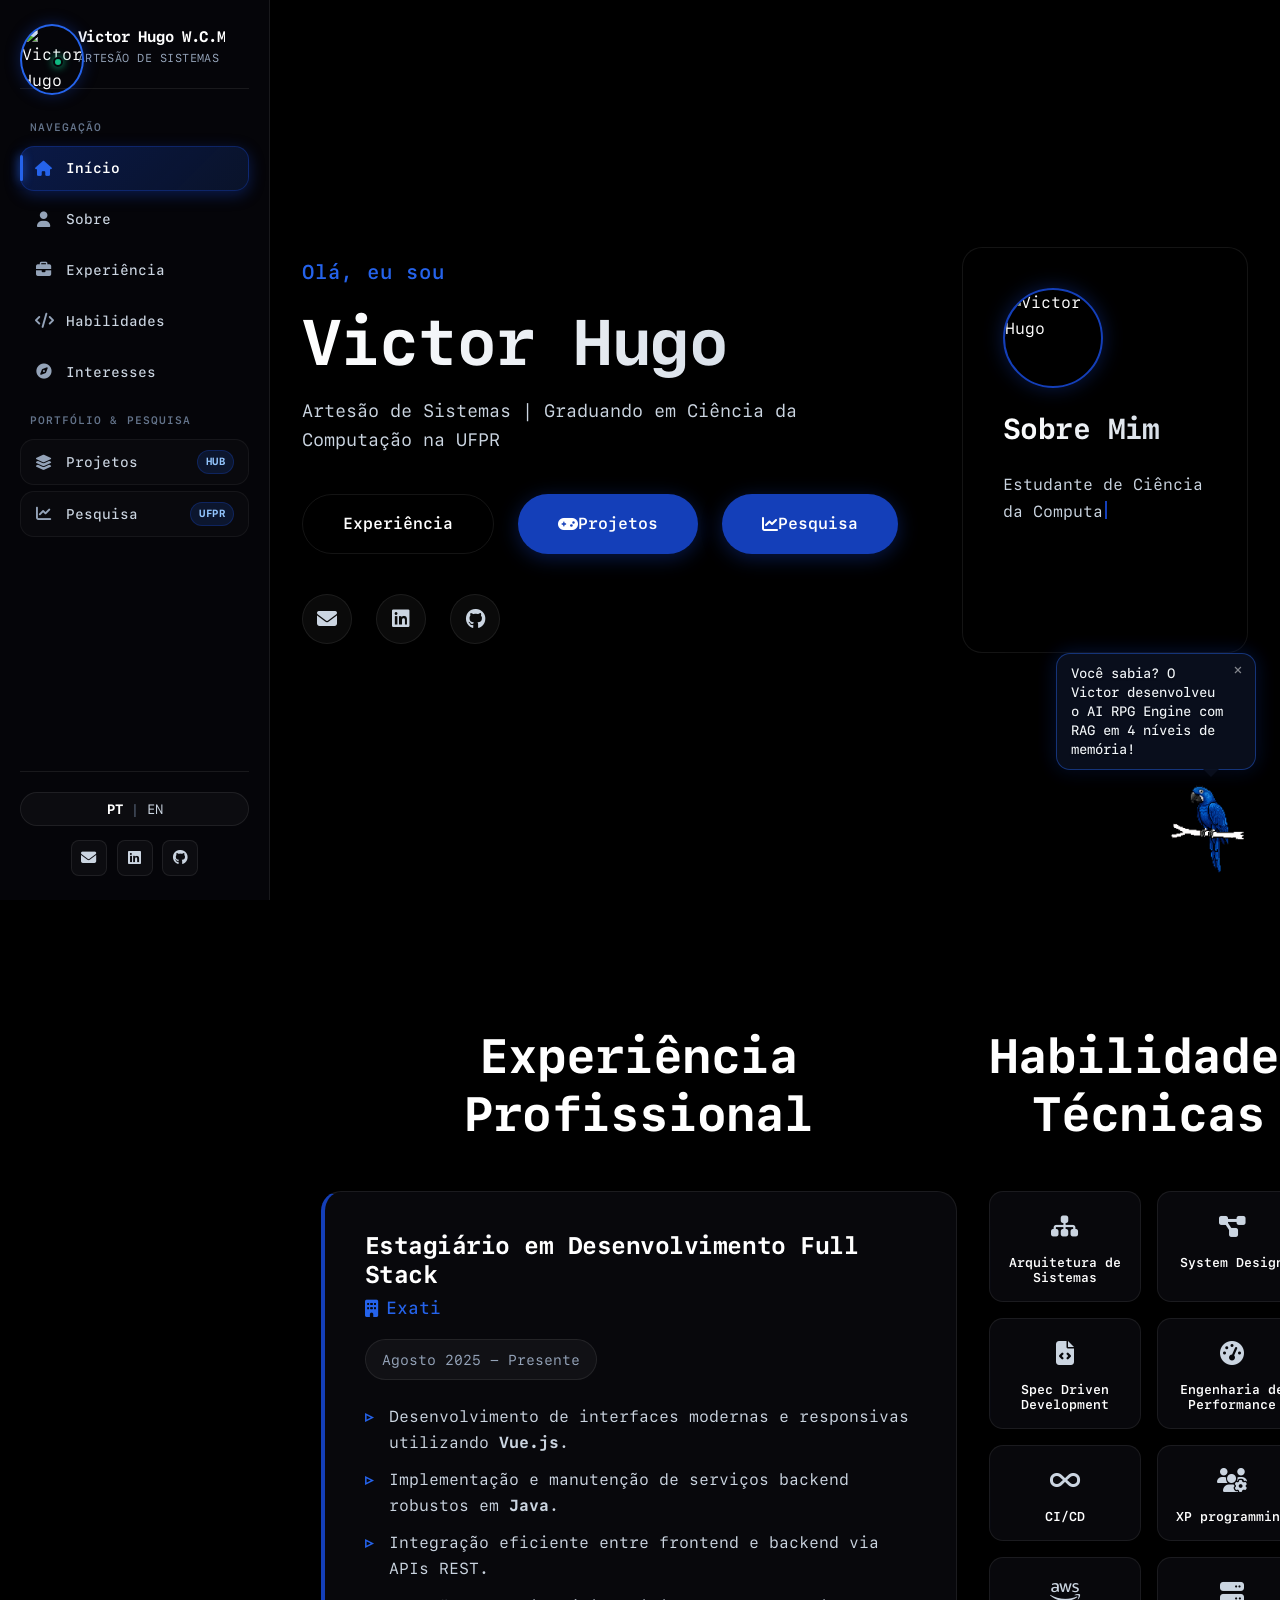
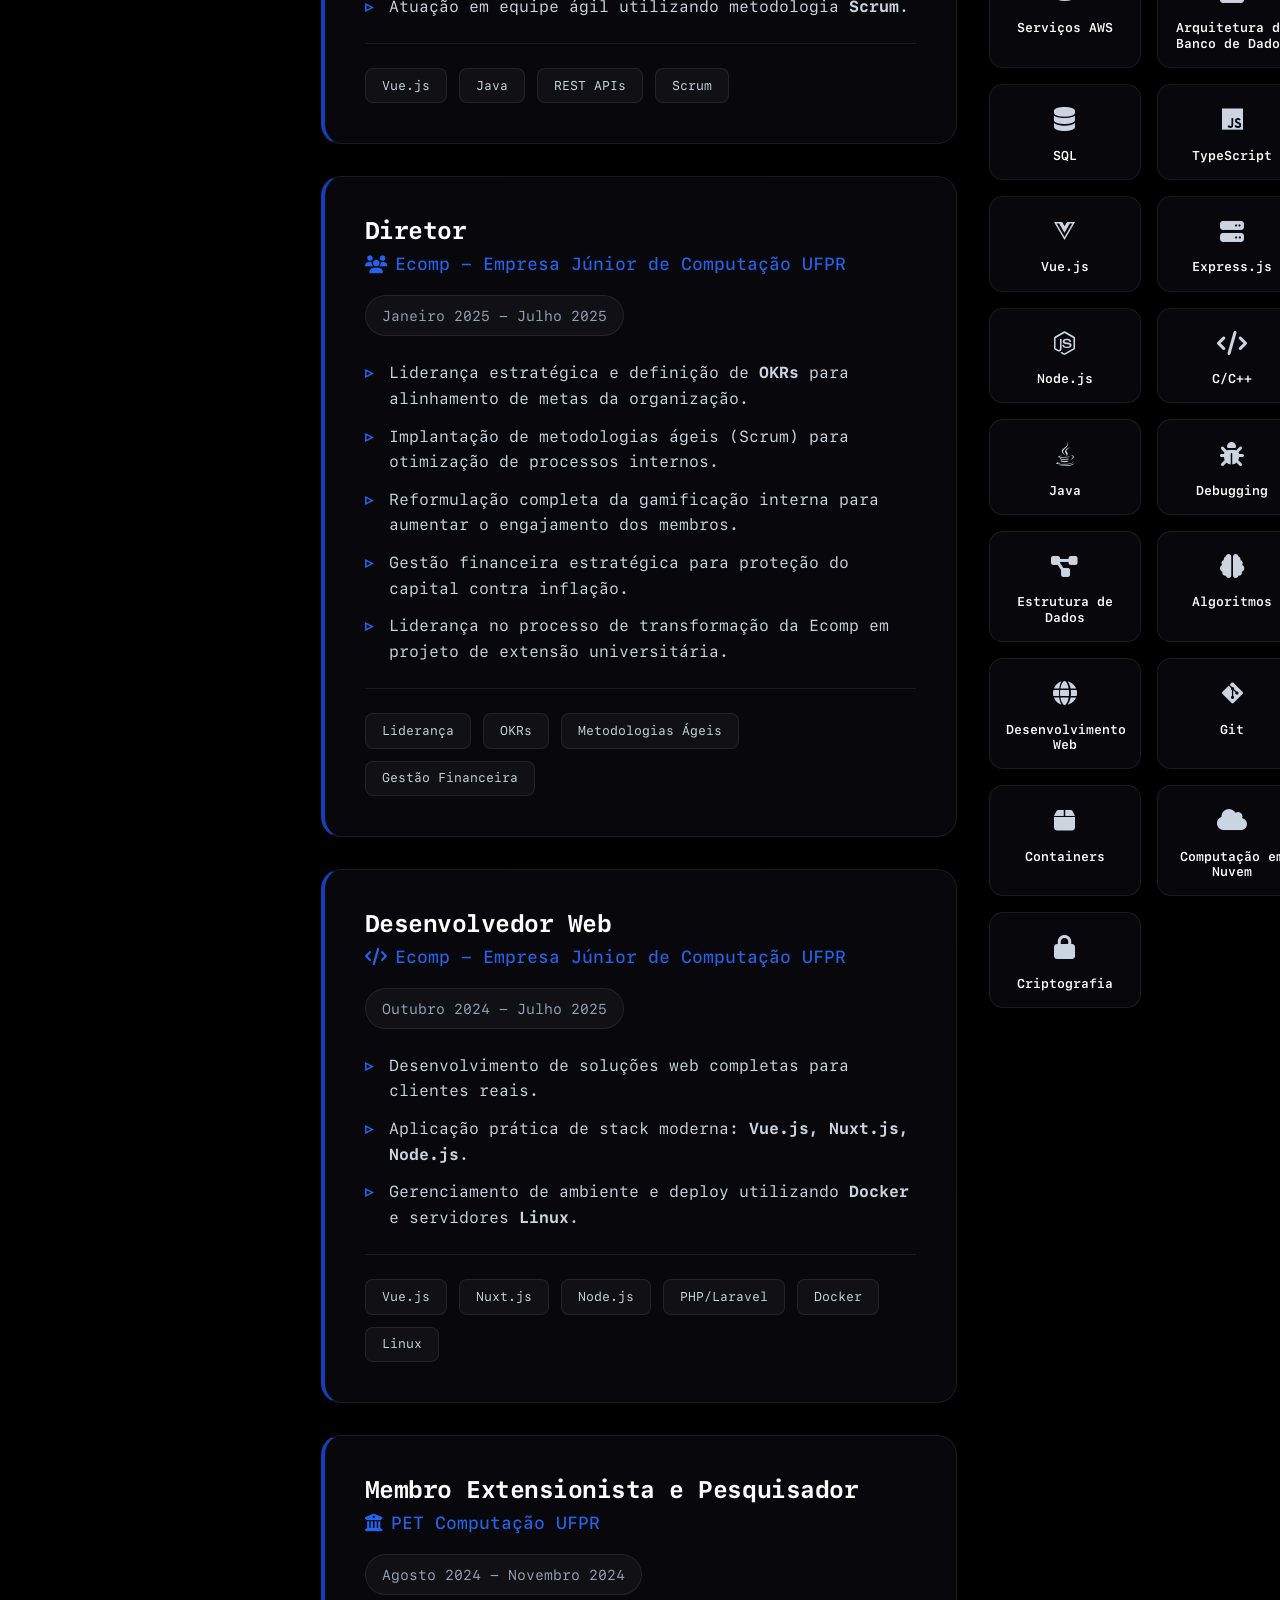
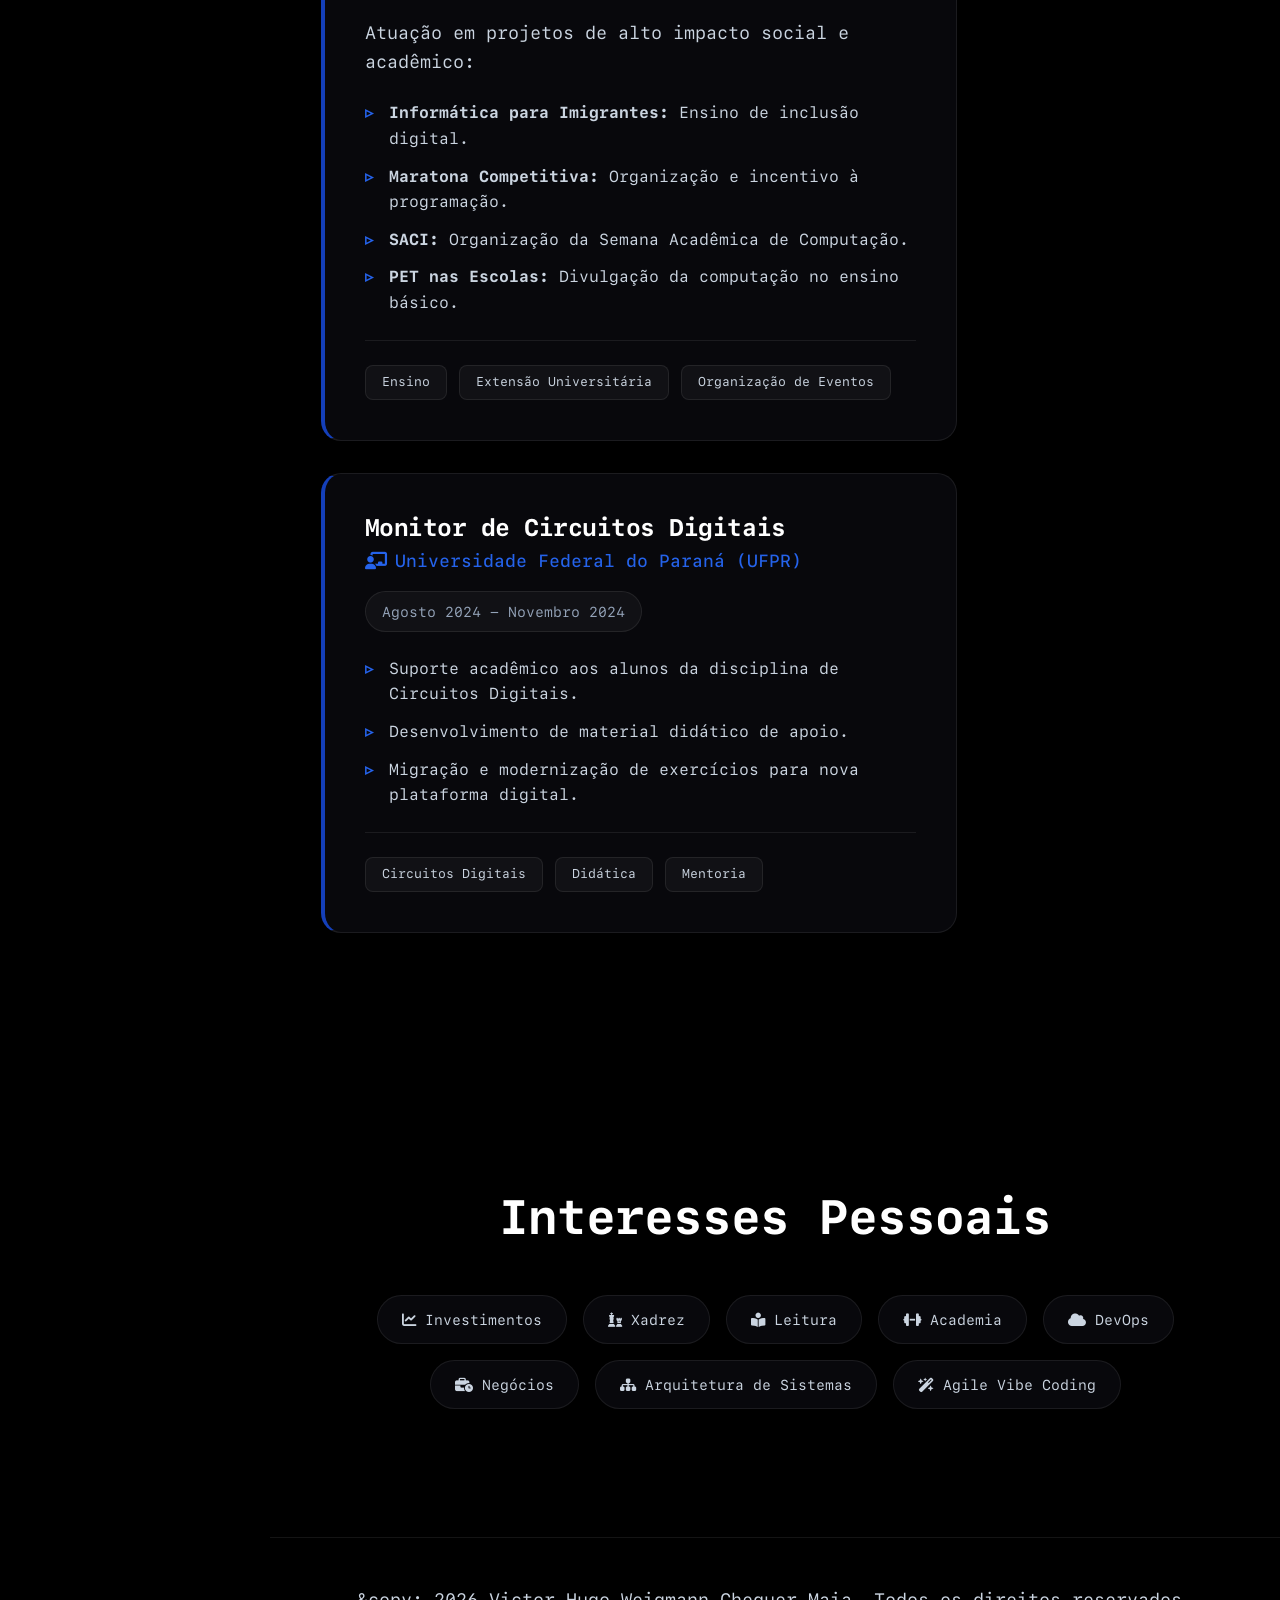
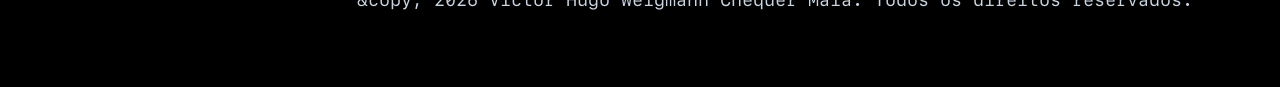
==== commit 5c02dbf3: "[Ajuste] Atualiza habilidades técnicas e interesses pessoais com suporte bilíngue PT/EN" ====
--- a/index.html
+++ b/index.html
@@ -3,7 +3,7 @@
   <head>
     <meta charset="UTF-8" />
     <meta name="viewport" content="width=device-width, initial-scale=1.0" />
-    <title>Victor Hugo W.C.M | Desenvolvedor Full-Stack</title>
+    <title>Victor Hugo W.C.M | Artesão de Sistemas</title>
     <link rel="icon" href="https://i.postimg.cc/90FygxqM/foto-pessoal.png" type="image/png" />
     <link rel="preconnect" href="https://fonts.googleapis.com" />
     <link rel="preconnect" href="https://fonts.gstatic.com" crossorigin />
@@ -49,7 +49,7 @@
           </div>
           <div class="profile-info">
             <span class="profile-name">Victor Hugo W.C.M</span>
-            <span class="profile-role">Full-Stack Dev</span>
+            <span class="profile-role">Artesão de Sistemas</span>
           </div>
         </a>
         <button class="sidebar-close-btn" id="sidebar-close-btn" aria-label="Close Menu">
@@ -147,7 +147,7 @@
               </div>
 
               <p data-i18n="hero.description">
-                Desenvolvedor Full-Stack | Graduando em Ciência da Computação na
+                Artesão de Sistemas | Graduando em Ciência da Computação na
                 UFPR
               </p>
 
@@ -199,21 +199,16 @@
                 <div class="about-text-content">
                   <h2 data-i18n="about.title">Sobre Mim</h2>
                   <p data-i18n="about.p1">
-                    Estudante de Ciência da Computação na UFPR com experiência
-                    prática em desenvolvimento web. Atualmente estagiário na Exati e
+                    Estudante de Ciência da Computação na UFPR e Desenvolvedor de Software (ou, como gosto de chamar, Artesão de Sistemas). Atualmente estagiário no Bradesco e
                     ex-diretor da Ecomp, empresa júnior de computação da
                     universidade.
                   </p>
                   <p data-i18n="about.p2">
-                    Trabalho principalmente com Vue.js, Node.js, Java e bancos de
-                    dados. Tenho experiência com metodologias ágeis, containers
-                    Docker e servidores Linux através de projetos reais com
-                    clientes.
+                    Trabalho com engenharia de performance, arquitetura e design de sistemas. Tenho experiência com metodologias ágeis, containers
+                    , servidores Linux, CI/CD, RAG, Arquitetura Distribuida e Programação Agentica.
                   </p>
                   <p data-i18n="about.p3">
-                    Participei ativamente do PET Computação em projetos de extensão
-                    como ensino de informática para imigrantes e programação
-                    competitiva. Foco em soluções práticas e eficientes.
+                    Fã dos livros <b>Extreme Programming Explained</b> e <b>The Pragmatic Programmer</b> 
                   </p>
                 </div>
               </div>
@@ -377,9 +372,93 @@
               <div class="skills-grid">
             <div class="skill-card">
               <div class="skill-icon">
+                <i class="fas fa-sitemap"></i>
+              </div>
+              <div class="skill-name" data-i18n="skills.system_architecture">Arquitetura de Sistemas</div>
+            </div>
+            <div class="skill-card">
+              <div class="skill-icon">
+                <i class="fas fa-diagram-project"></i>
+              </div>
+              <div class="skill-name" data-i18n="skills.system_design">System Design</div>
+            </div>
+            <div class="skill-card">
+              <div class="skill-icon">
+                <i class="fas fa-file-code"></i>
+              </div>
+              <div class="skill-name" data-i18n="skills.spec_driven_dev">Spec Driven Development</div>
+            </div>
+            <div class="skill-card">
+              <div class="skill-icon">
+                <i class="fas fa-gauge-high"></i>
+              </div>
+              <div class="skill-name" data-i18n="skills.performance_engineering">Engenharia de Performance</div>
+            </div>
+            <div class="skill-card">
+              <div class="skill-icon">
+                <i class="fas fa-infinity"></i>
+              </div>
+              <div class="skill-name" data-i18n="skills.ci_cd">CI/CD</div>
+            </div>
+            <div class="skill-card">
+              <div class="skill-icon">
+                <i class="fas fa-users-gear"></i>
+              </div>
+              <div class="skill-name" data-i18n="skills.xp_programming">XP programming</div>
+            </div>
+            <div class="skill-card">
+              <div class="skill-icon">
+                <i class="fab fa-aws"></i>
+              </div>
+              <div class="skill-name" data-i18n="skills.aws_services">Serviços AWS</div>
+            </div>
+            <div class="skill-card">
+              <div class="skill-icon">
+                <i class="fas fa-server"></i>
+              </div>
+              <div class="skill-name" data-i18n="skills.db_architecture">Arquitetura de Banco de Dados</div>
+            </div>
+            <div class="skill-card">
+              <div class="skill-icon">
                 <i class="fas fa-database"></i>
               </div>
-              <div class="skill-name">SQL</div>
+              <div class="skill-name" data-i18n="skills.sql">SQL</div>
+            </div>
+            <div class="skill-card">
+              <div class="skill-icon">
+                <i class="fab fa-js"></i>
+              </div>
+              <div class="skill-name" data-i18n="skills.typescript">TypeScript</div>
+            </div>
+            <div class="skill-card">
+              <div class="skill-icon">
+                <i class="fab fa-vuejs"></i>
+              </div>
+              <div class="skill-name">Vue.js</div>
+            </div>
+            <div class="skill-card">
+              <div class="skill-icon">
+                <i class="fas fa-server"></i>
+              </div>
+              <div class="skill-name">Express.js</div>
+            </div>
+            <div class="skill-card">
+              <div class="skill-icon">
+                <i class="fab fa-node-js"></i>
+              </div>
+              <div class="skill-name">Node.js</div>
+            </div>
+            <div class="skill-card">
+              <div class="skill-icon">
+                <i class="fas fa-code"></i>
+              </div>
+              <div class="skill-name">C/C++</div>
+            </div>
+            <div class="skill-card">
+              <div class="skill-icon">
+                <i class="fab fa-java"></i>
+              </div>
+              <div class="skill-name">Java</div>
             </div>
             <div class="skill-card">
               <div class="skill-icon">
@@ -389,42 +468,6 @@
             </div>
             <div class="skill-card">
               <div class="skill-icon">
-                <i class="fab fa-js-square"></i>
-              </div>
-              <div class="skill-name">JavaScript</div>
-            </div>
-            <div class="skill-card">
-              <div class="skill-icon">
-                <i class="fab fa-vuejs"></i>
-              </div>
-              <div class="skill-name">Vue.js</div>
-            </div>
-            <div class="skill-card">
-              <div class="skill-icon">
-                <i class="fas fa-server"></i>
-              </div>
-              <div class="skill-name">Express.js</div>
-            </div>
-            <div class="skill-card">
-              <div class="skill-icon">
-                <i class="fab fa-node-js"></i>
-              </div>
-              <div class="skill-name">Node.js</div>
-            </div>
-            <div class="skill-card">
-              <div class="skill-icon">
-                <i class="fas fa-code"></i>
-              </div>
-              <div class="skill-name">C/C++</div>
-            </div>
-            <div class="skill-card">
-              <div class="skill-icon">
-                <i class="fab fa-java"></i>
-              </div>
-              <div class="skill-name">Java</div>
-            </div>
-            <div class="skill-card">
-              <div class="skill-icon">
                 <i class="fas fa-project-diagram"></i>
               </div>
               <div class="skill-name" data-i18n="skills.data_structures">Estrutura de Dados</div>
@@ -443,13 +486,13 @@
             </div>
             <div class="skill-card">
               <div class="skill-icon">
-                <i class="fas fa-globe"></i>
+                <i class="fab fa-git-alt"></i>
               </div>
               <div class="skill-name">Git</div>
             </div>
             <div class="skill-card">
               <div class="skill-icon">
-                <i class="fas fa-globe"></i>
+                <i class="fas fa-box"></i>
               </div>
               <div class="skill-name">Containers</div>
             </div>
@@ -461,21 +504,9 @@
             </div>
             <div class="skill-card">
               <div class="skill-icon">
-                <i class="fas fa-dharmachakra"></i>
-              </div>
-              <div class="skill-name" data-i18n="skills.kubernetes">Kubernetes</div>
-            </div>
-            <div class="skill-card">
-              <div class="skill-icon">
                 <i class="fas fa-lock"></i>
               </div>
               <div class="skill-name" data-i18n="skills.cryptography">Criptografia</div>
-            </div>
-            <div class="skill-card">
-              <div class="skill-icon">
-                <i class="fas fa-shield-alt"></i>
-              </div>
-              <div class="skill-name" data-i18n="skills.forensics">Computação Forense</div>
             </div>
           </div>
             </div>
@@ -509,20 +540,16 @@
               <span>DevOps</span>
             </div>
             <div class="interest-tag">
-              <i class="fas fa-shield-alt"></i>
-              <span data-i18n="interests.cybersecurity">Cibersegurança</span>
-            </div>
-            <div class="interest-tag">
               <i class="fas fa-business-time"></i>
               <span data-i18n="interests.business">Negócios</span>
             </div>
             <div class="interest-tag">
-              <i class="fas fa-robot"></i>
-              <span>LLMOps</span>
-            </div>
-            <div class="interest-tag">
-              <i class="fas fa-fingerprint"></i>
-              <span data-i18n="interests.forensics">Computação Forense</span>
+              <i class="fas fa-sitemap"></i>
+              <span data-i18n="interests.system_architecture">Arquitetura de Sistemas</span>
+            </div>
+            <div class="interest-tag">
+              <i class="fas fa-wand-magic-sparkles"></i>
+              <span data-i18n="interests.agile_vibe_coding">Agile Vibe Coding</span>
             </div>
           </div>
         </div>
--- a/theme.css
+++ b/theme.css
@@ -1,3 +1,99 @@
+@font-face {
+  font-family: 'SF Mono';
+  src: url('./fonts/SF-Mono-Light.otf') format('opentype');
+  font-weight: 300;
+  font-style: normal;
+  font-display: swap;
+}
+
+@font-face {
+  font-family: 'SF Mono';
+  src: url('./fonts/SF-Mono-LightItalic.otf') format('opentype');
+  font-weight: 300;
+  font-style: italic;
+  font-display: swap;
+}
+
+@font-face {
+  font-family: 'SF Mono';
+  src: url('./fonts/SF-Mono-Regular.otf') format('opentype');
+  font-weight: 400;
+  font-style: normal;
+  font-display: swap;
+}
+
+@font-face {
+  font-family: 'SF Mono';
+  src: url('./fonts/SF-Mono-RegularItalic.otf') format('opentype');
+  font-weight: 400;
+  font-style: italic;
+  font-display: swap;
+}
+
+@font-face {
+  font-family: 'SF Mono';
+  src: url('./fonts/SF-Mono-Medium.otf') format('opentype');
+  font-weight: 500;
+  font-style: normal;
+  font-display: swap;
+}
+
+@font-face {
+  font-family: 'SF Mono';
+  src: url('./fonts/SF-Mono-MediumItalic.otf') format('opentype');
+  font-weight: 500;
+  font-style: italic;
+  font-display: swap;
+}
+
+@font-face {
+  font-family: 'SF Mono';
+  src: url('./fonts/SF-Mono-Semibold.otf') format('opentype');
+  font-weight: 600;
+  font-style: normal;
+  font-display: swap;
+}
+
+@font-face {
+  font-family: 'SF Mono';
+  src: url('./fonts/SF-Mono-SemiboldItalic.otf') format('opentype');
+  font-weight: 600;
+  font-style: italic;
+  font-display: swap;
+}
+
+@font-face {
+  font-family: 'SF Mono';
+  src: url('./fonts/SF-Mono-Bold.otf') format('opentype');
+  font-weight: 700;
+  font-style: normal;
+  font-display: swap;
+}
+
+@font-face {
+  font-family: 'SF Mono';
+  src: url('./fonts/SF-Mono-BoldItalic.otf') format('opentype');
+  font-weight: 700;
+  font-style: italic;
+  font-display: swap;
+}
+
+@font-face {
+  font-family: 'SF Mono';
+  src: url('./fonts/SF-Mono-Heavy.otf') format('opentype');
+  font-weight: 800;
+  font-style: normal;
+  font-display: swap;
+}
+
+@font-face {
+  font-family: 'SF Mono';
+  src: url('./fonts/SF-Mono-HeavyItalic.otf') format('opentype');
+  font-weight: 800;
+  font-style: italic;
+  font-display: swap;
+}
+
 :root {
   --bg-primary: #000000;
   --bg-secondary: #000000;
@@ -31,8 +127,8 @@
   --glass-shadow: 0 8px 32px 0 rgba(0, 0, 0, 0.7);
   --backdrop-blur: blur(16px);
 
-  --font-sans: 'Inter', -apple-system, BlinkMacSystemFont, 'Segoe UI', Roboto, sans-serif;
-  --font-mono: 'JetBrains Mono', monospace;
+  --font-sans: 'SF Mono', SFMono-Regular, ui-monospace, Menlo, Monaco, Consolas, 'Liberation Mono', 'Courier New', monospace;
+  --font-mono: 'SF Mono', SFMono-Regular, ui-monospace, Menlo, Monaco, Consolas, 'Liberation Mono', 'Courier New', monospace;
 
   --container-width: 1240px;
   --header-height: 80px;
--- a/styles.css
+++ b/styles.css
@@ -18,6 +18,10 @@
     line-height: 1.6;
     overflow-x: hidden;
     min-height: 100vh;
+}
+
+button, input, select, textarea {
+    font-family: inherit;
 }
 
 h1, h2, h3, h4, h5, h6 {
@@ -393,6 +397,42 @@
     gap: 0.85rem;
 }
 
+.sidebar-email-btn {
+    display: flex;
+    align-items: center;
+    justify-content: center;
+    gap: 0.6rem;
+    width: 100%;
+    padding: 0.65rem 1rem;
+    background: linear-gradient(135deg, rgba(37, 99, 235, 0.22), rgba(20, 63, 185, 0.45));
+    border: 1px solid var(--accent-border);
+    border-radius: var(--radius-md);
+    color: var(--text-primary);
+    font-family: var(--font-mono);
+    font-size: 0.85rem;
+    font-weight: 600;
+    text-decoration: none;
+    transition: all 0.3s cubic-bezier(0.4, 0, 0.2, 1);
+    box-shadow: 0 4px 14px rgba(20, 63, 185, 0.2);
+}
+
+.sidebar-email-btn:hover {
+    background: linear-gradient(135deg, rgba(37, 99, 235, 0.45), rgba(20, 63, 185, 0.75));
+    border-color: var(--accent-light);
+    transform: translateY(-2px);
+    box-shadow: 0 6px 20px var(--accent-glow);
+    color: #ffffff;
+}
+
+.sidebar-email-btn i {
+    font-size: 0.9rem;
+    transition: transform 0.3s ease;
+}
+
+.sidebar-email-btn:hover i {
+    transform: translateX(2px) translateY(-2px);
+}
+
 .sidebar-controls {
     display: flex;
     align-items: center;
@@ -656,10 +696,30 @@
     margin-bottom: 1rem;
     color: var(--text-secondary);
     line-height: 1.7;
+    min-height: 1.7em;
 }
 
 .about-text-content p:last-child {
     margin-bottom: 0;
+}
+
+.typing-cursor {
+    display: inline-block;
+    width: 2px;
+    height: 1.15em;
+    background-color: var(--accent-primary, #6366f1);
+    vertical-align: -0.15em;
+    margin-left: 2px;
+    animation: typing-blink 0.8s infinite;
+}
+
+@keyframes typing-blink {
+    0%, 49% {
+        opacity: 1;
+    }
+    50%, 100% {
+        opacity: 0;
+    }
 }
 
 .skills-grid {
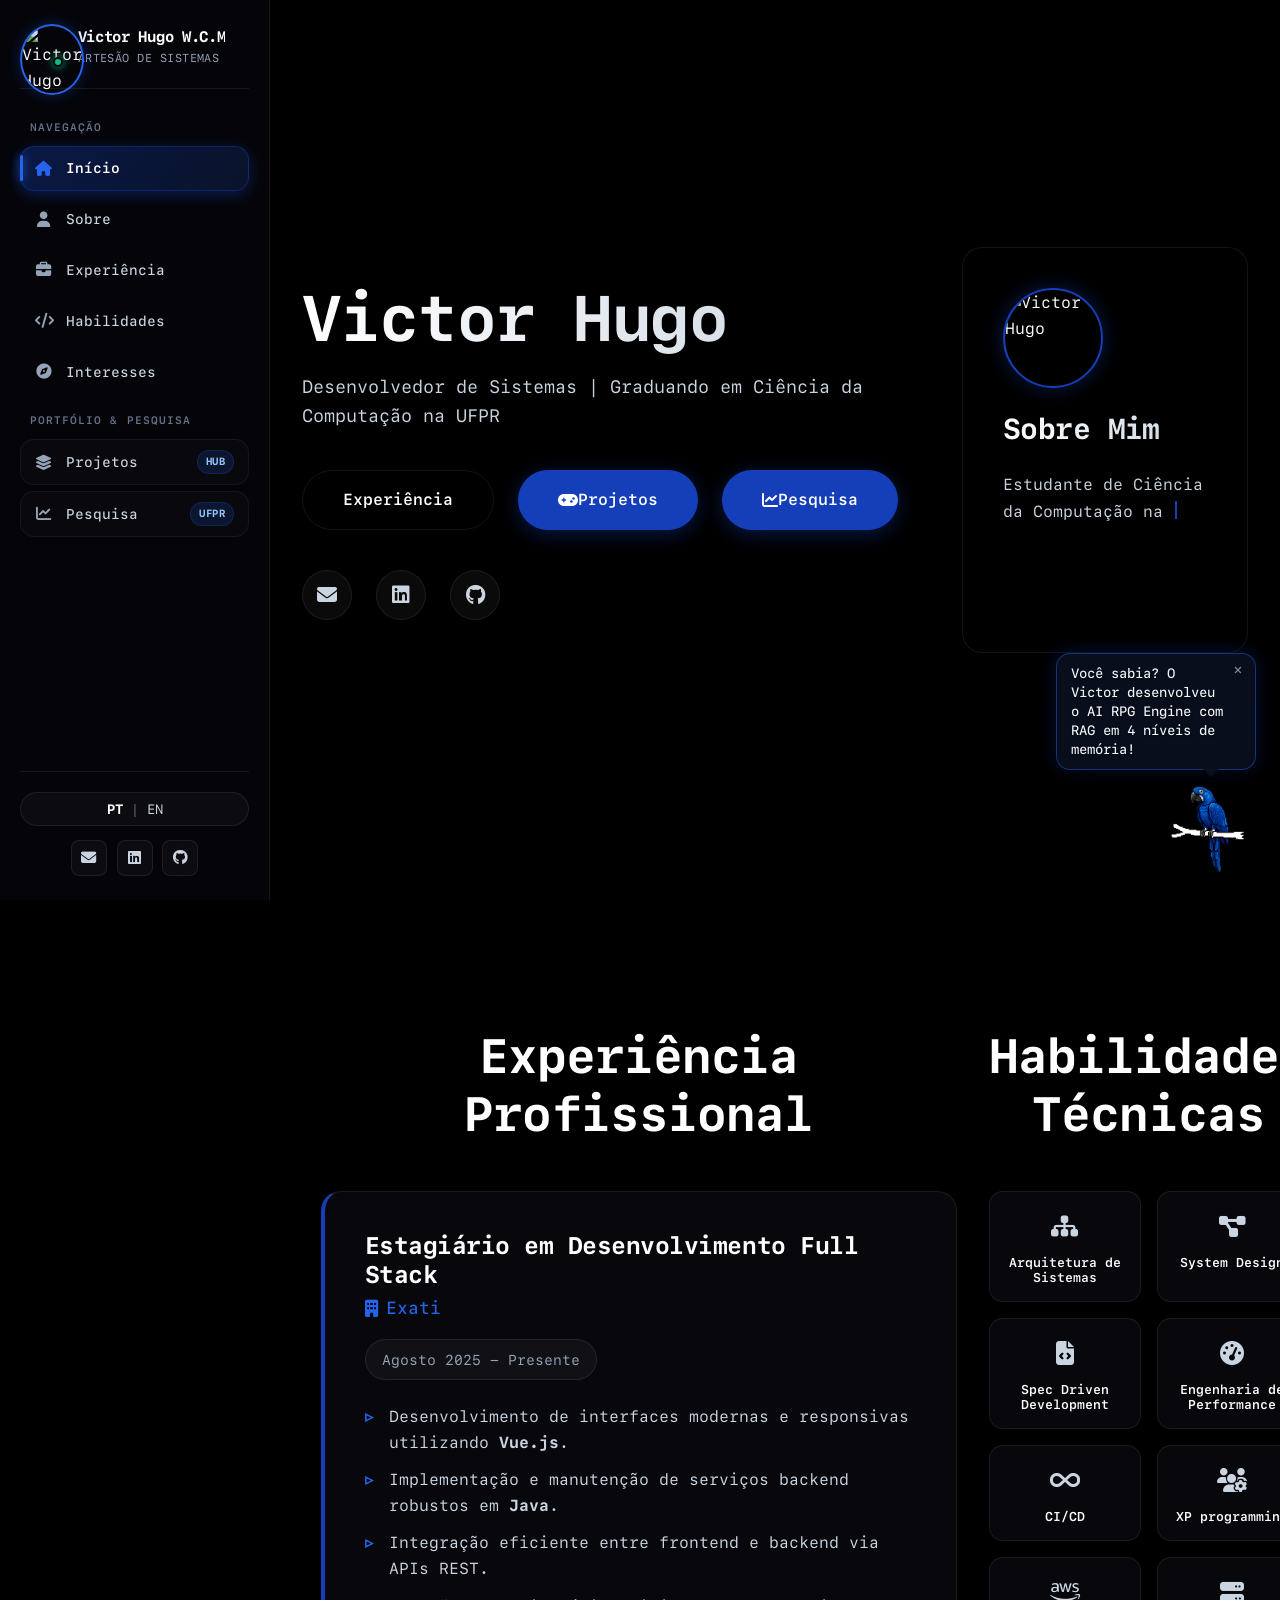
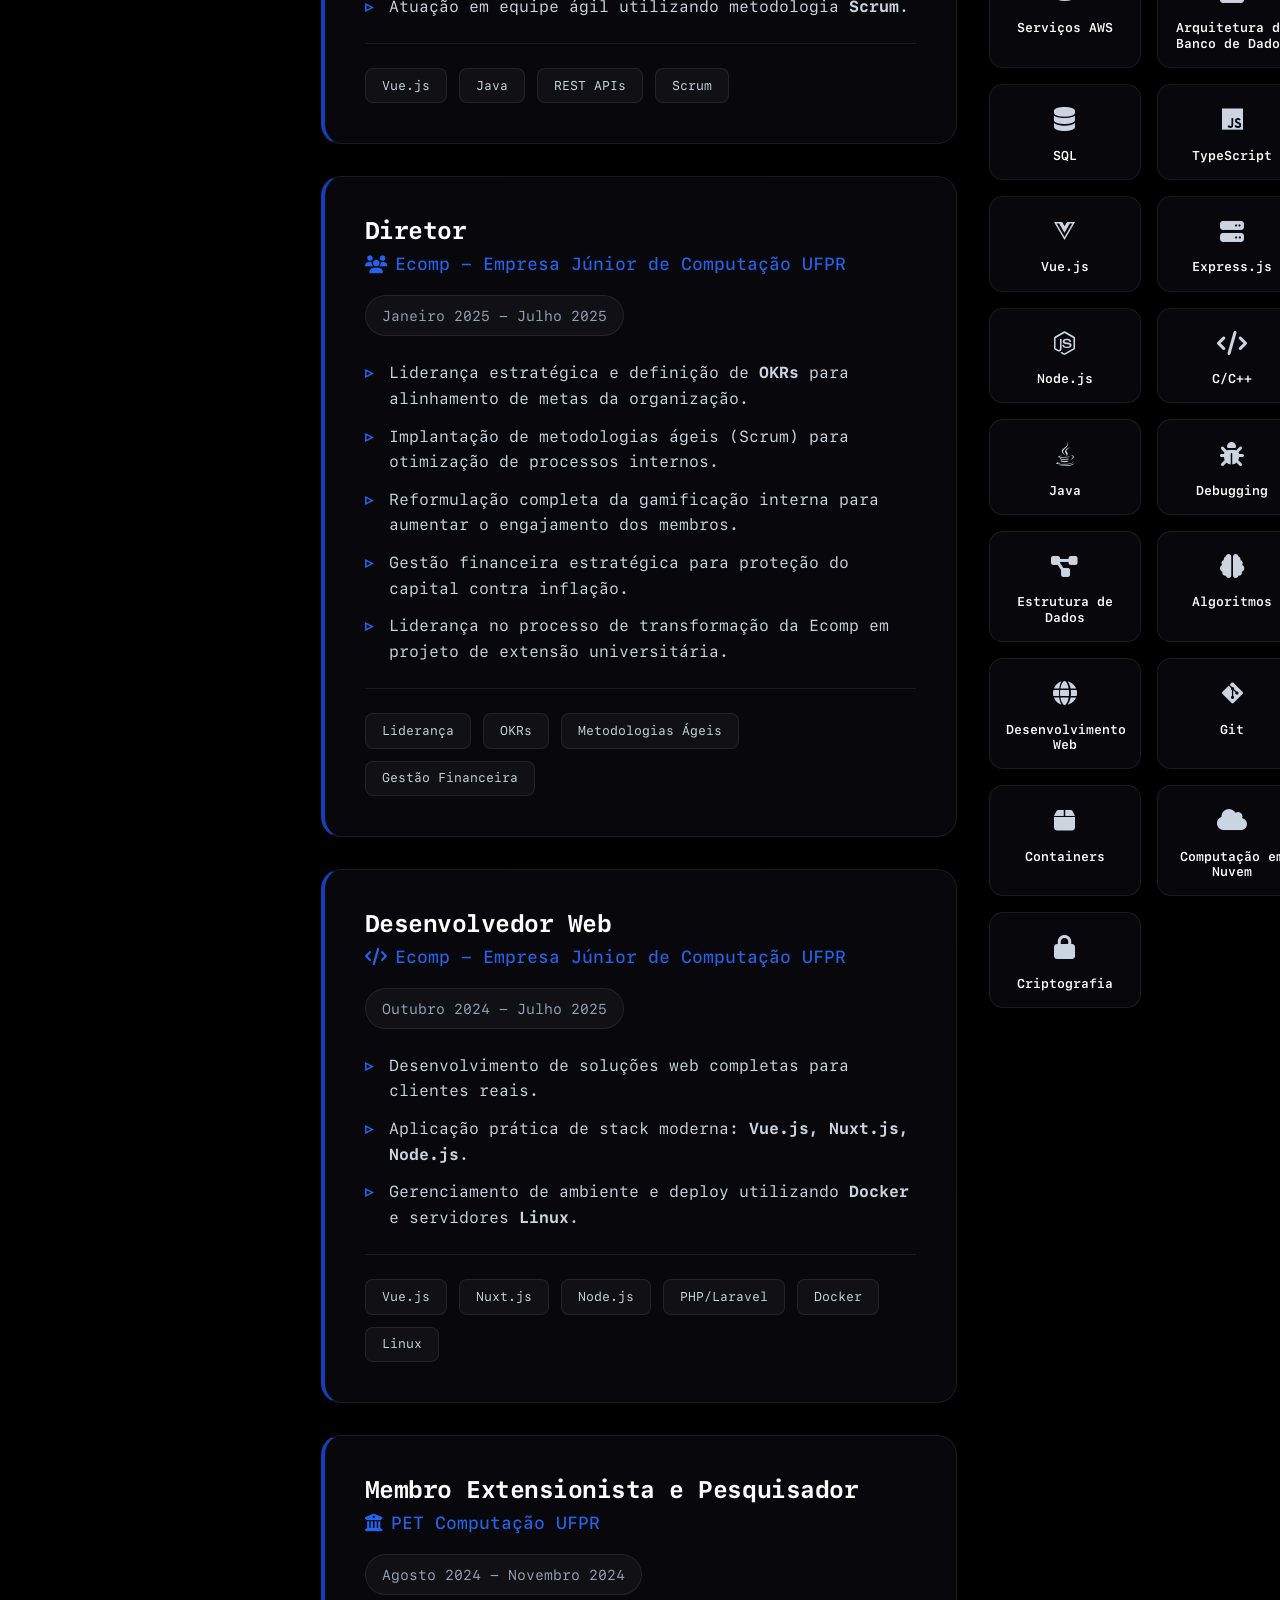
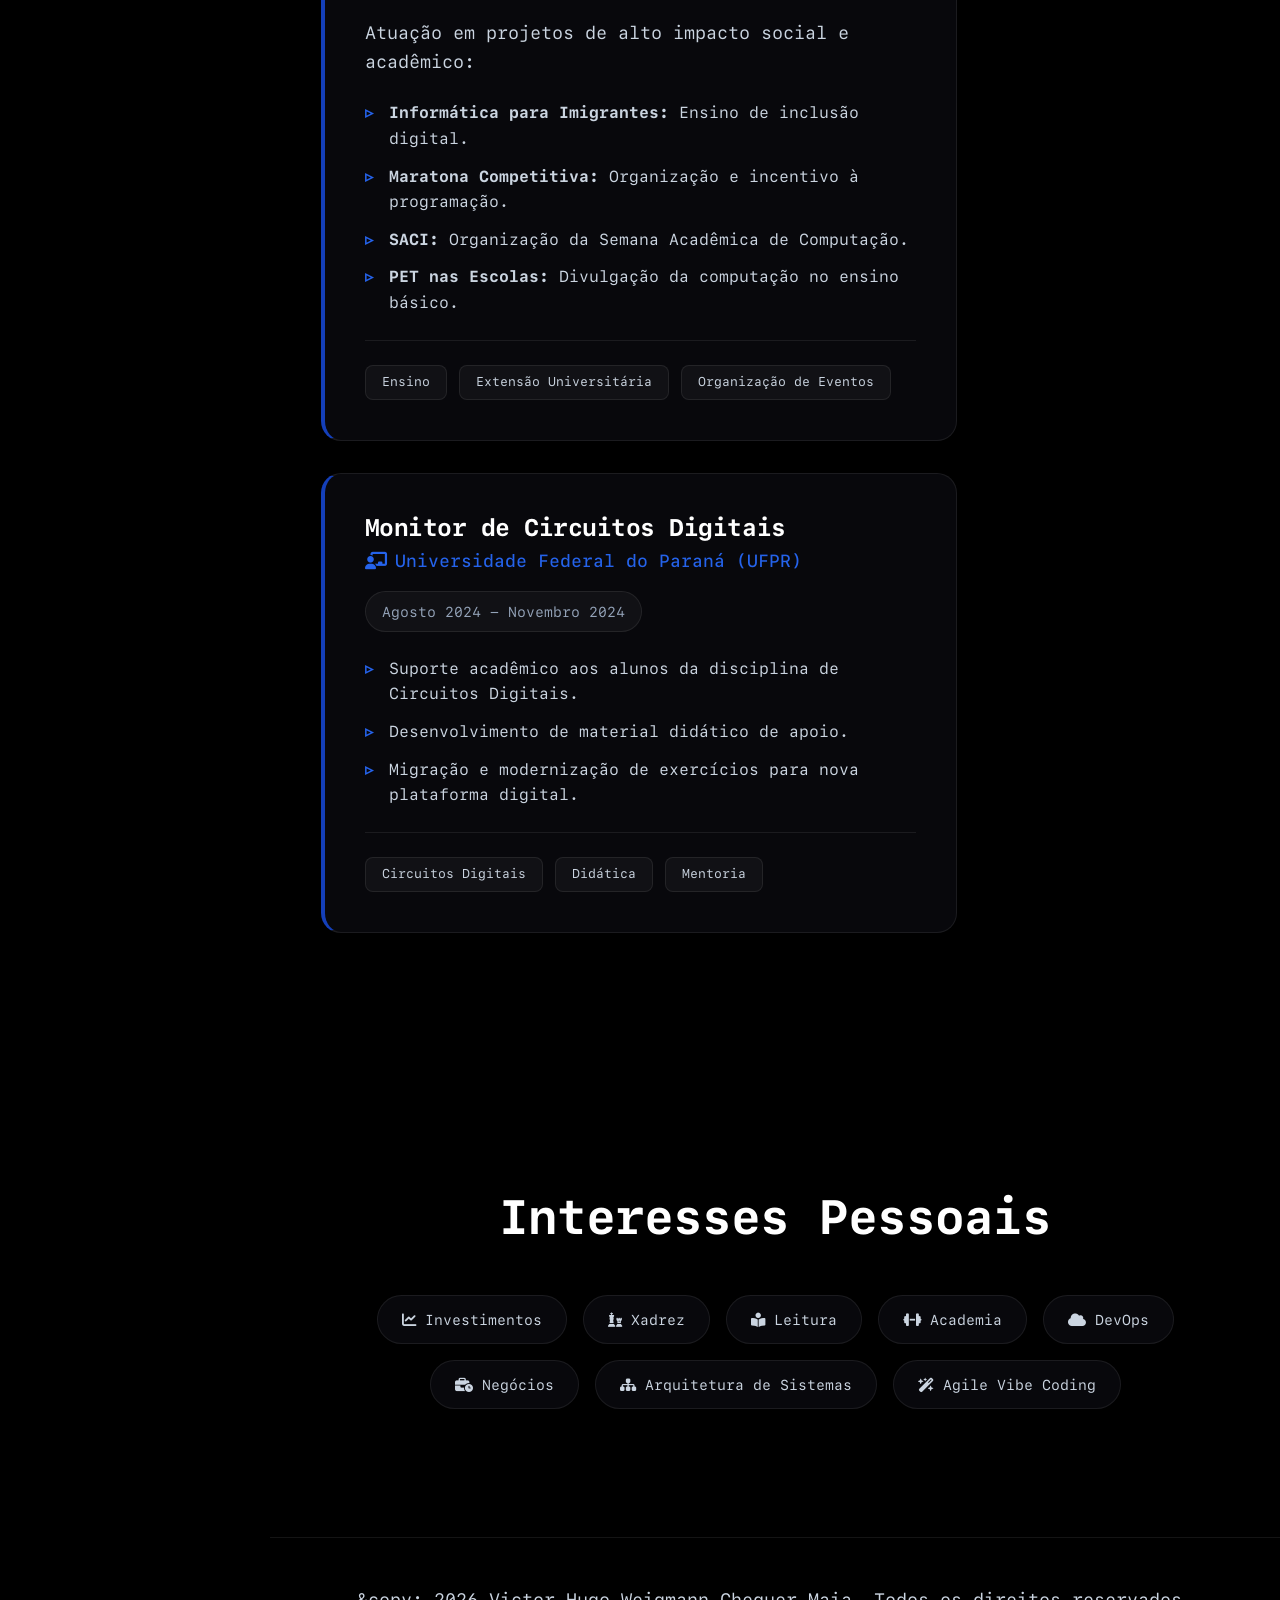
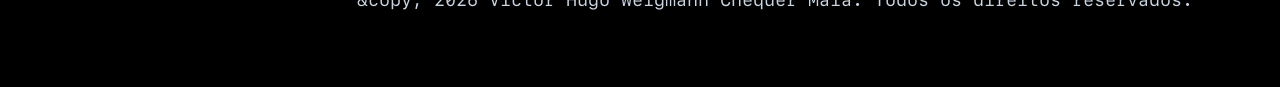
==== commit 5e3ffb8c: "[Adição] Configura automação de deploy no DINF com .env, .env.example, deploy.sh e skill dinf-deploy" ====
--- a/index.html
+++ b/index.html
@@ -3,7 +3,7 @@
   <head>
     <meta charset="UTF-8" />
     <meta name="viewport" content="width=device-width, initial-scale=1.0" />
-    <title>Victor Hugo W.C.M | Artesão de Sistemas</title>
+    <title>Victor Hugo W.C.M | Desenvolvedor de Sistemas</title>
     <link rel="icon" href="https://i.postimg.cc/90FygxqM/foto-pessoal.png" type="image/png" />
     <link rel="preconnect" href="https://fonts.googleapis.com" />
     <link rel="preconnect" href="https://fonts.gstatic.com" crossorigin />
@@ -139,7 +139,6 @@
         <div class="container">
           <div class="hero-wrapper">
             <div class="hero-left">
-              <span class="hero-subtitle" data-i18n="hero.subtitle">Olá, eu sou</span>
               <h1>Victor Hugo</h1>
               
               <div class="mobile-hero-image">
@@ -147,7 +146,7 @@
               </div>
 
               <p data-i18n="hero.description">
-                Artesão de Sistemas | Graduando em Ciência da Computação na
+                Desenvolvedor de Sistemas | Graduando em Ciência da Computação na
                 UFPR
               </p>
 
@@ -199,13 +198,13 @@
                 <div class="about-text-content">
                   <h2 data-i18n="about.title">Sobre Mim</h2>
                   <p data-i18n="about.p1">
-                    Estudante de Ciência da Computação na UFPR e Desenvolvedor de Software (ou, como gosto de chamar, Artesão de Sistemas). Atualmente estagiário no Bradesco e
+                    Estudante de Ciência da Computação na UFPR e Desenvolvedor de Software (ou, como gosto de chamar, Artesão de Sistemas). Desenvolvedor de Sistemas e
                     ex-diretor da Ecomp, empresa júnior de computação da
                     universidade.
                   </p>
                   <p data-i18n="about.p2">
                     Trabalho com engenharia de performance, arquitetura e design de sistemas. Tenho experiência com metodologias ágeis, containers
-                    , servidores Linux, CI/CD, RAG, Arquitetura Distribuida e Programação Agentica.
+                    , servidores Linux, CI/CD, RAG, Arquitetura Distribuida e Programação Agêntica.
                   </p>
                   <p data-i18n="about.p3">
                     Fã dos livros <b>Extreme Programming Explained</b> e <b>The Pragmatic Programmer</b> 
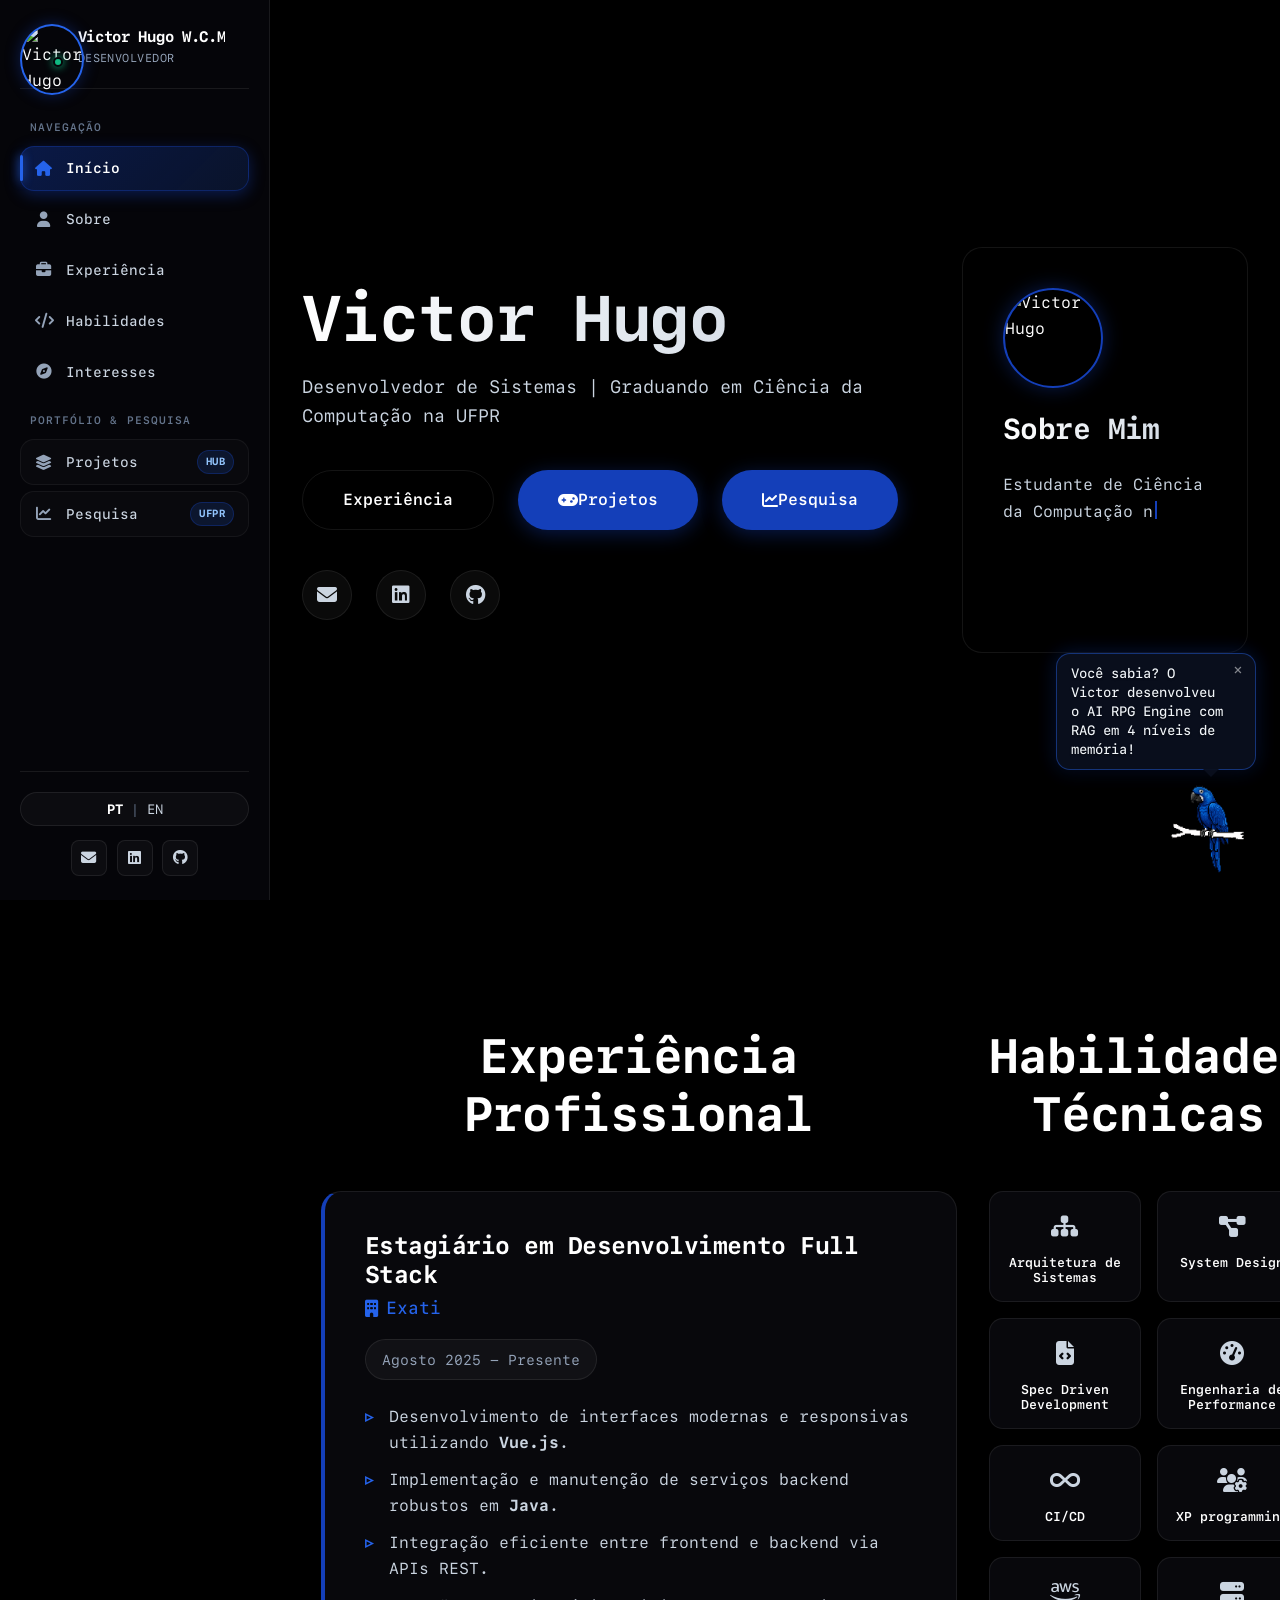
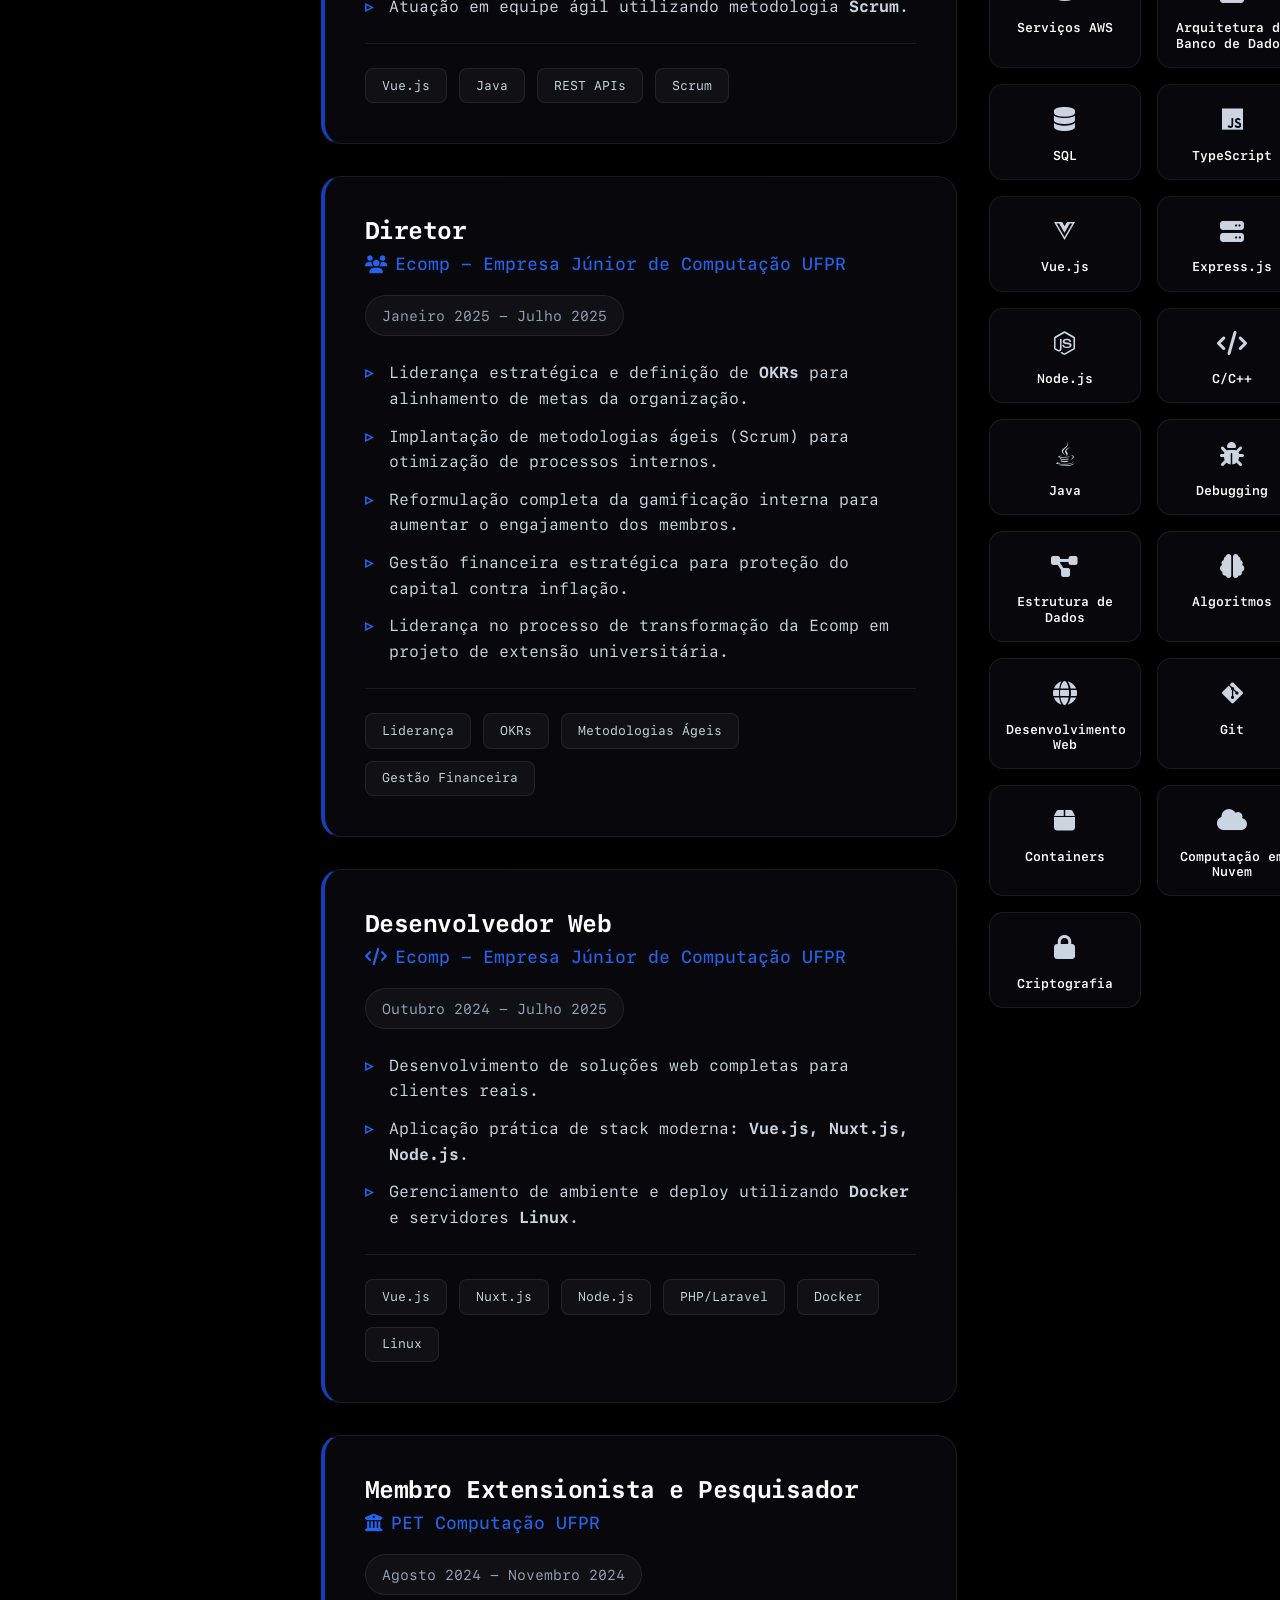
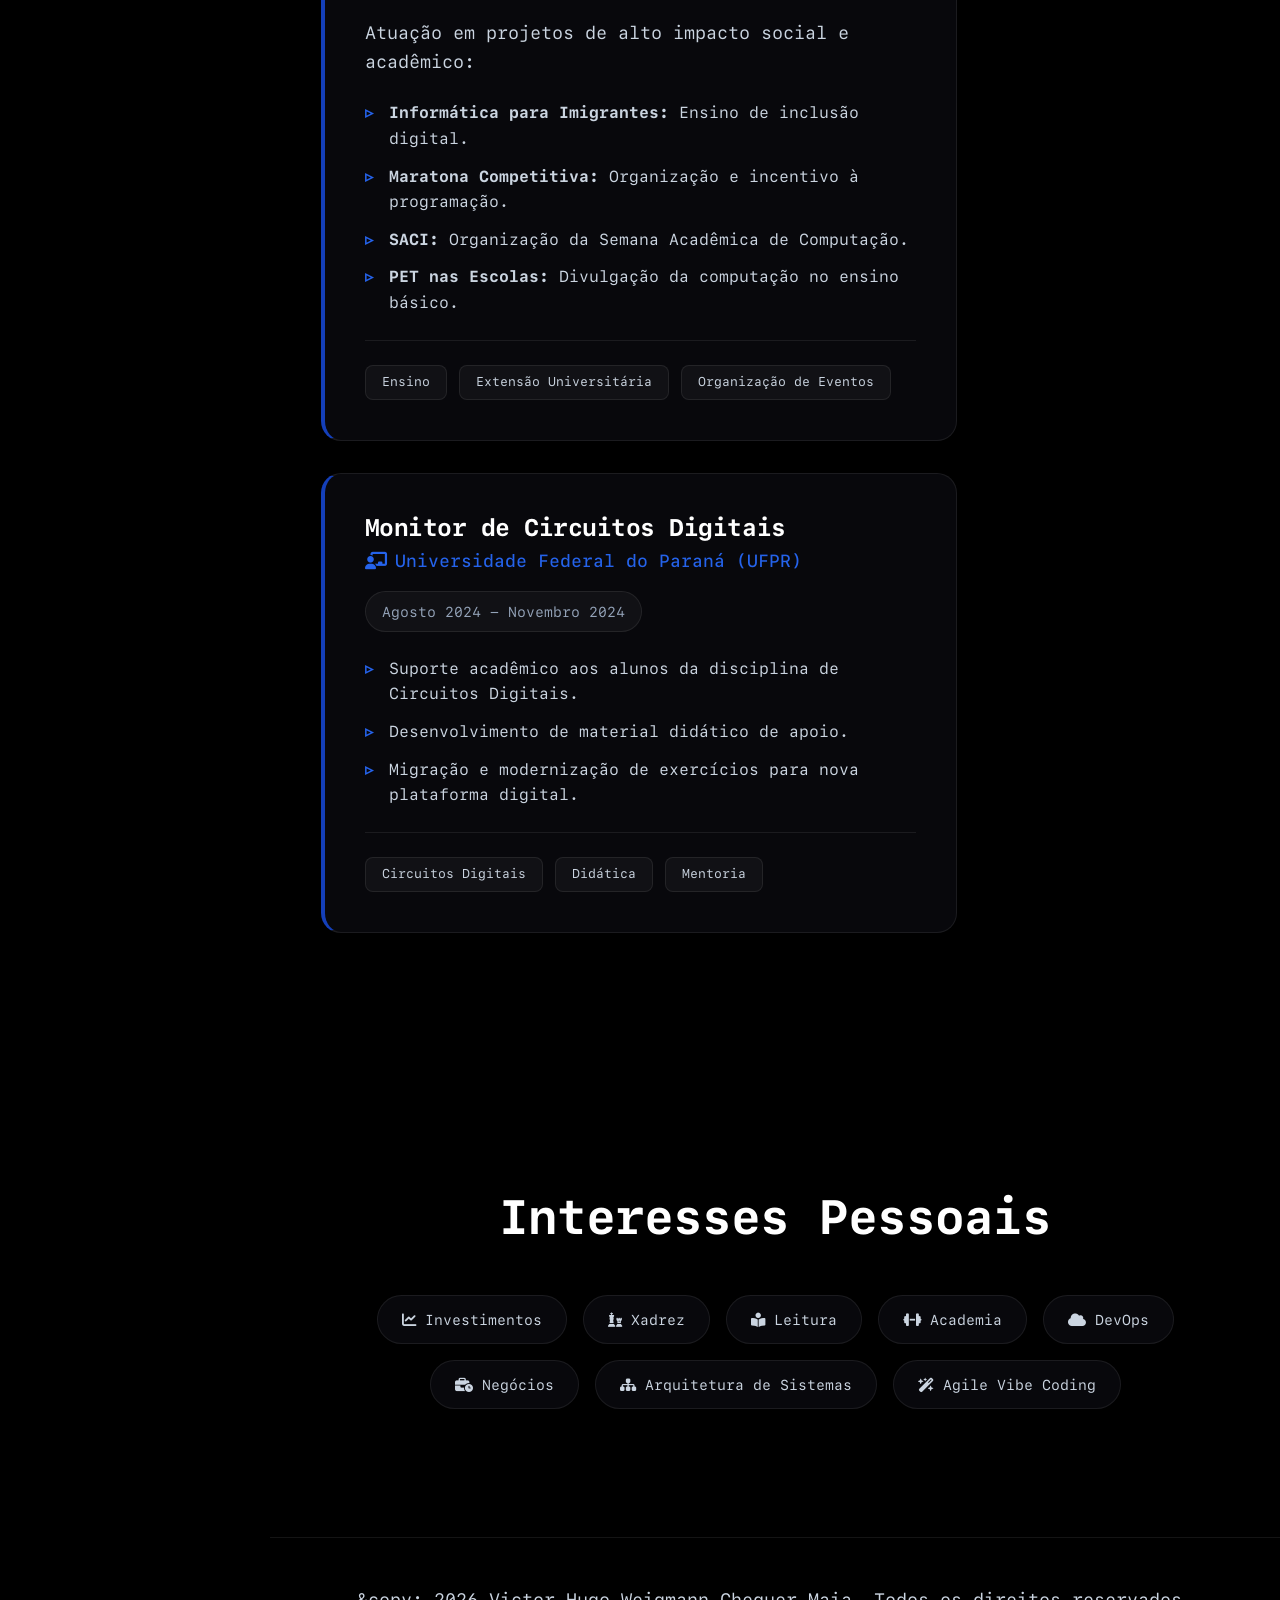
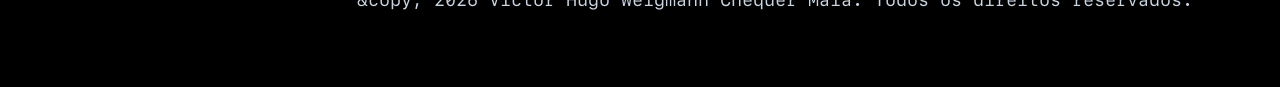
==== commit d2292339: "main: [Fix] Corrige responsividade mobile na pagina de projetos e remove overlay escuro na home" ====
--- a/index.html
+++ b/index.html
@@ -49,7 +49,7 @@
           </div>
           <div class="profile-info">
             <span class="profile-name">Victor Hugo W.C.M</span>
-            <span class="profile-role">Artesão de Sistemas</span>
+            <span class="profile-role">Desenvolvedor</span>
           </div>
         </a>
         <button class="sidebar-close-btn" id="sidebar-close-btn" aria-label="Close Menu">
--- a/styles.css
+++ b/styles.css
@@ -154,18 +154,22 @@
 .sidebar-overlay {
     position: fixed;
     inset: 0;
-    background: rgba(0, 0, 0, 0.7);
+    background: rgba(0, 0, 0, 0.75);
     backdrop-filter: blur(4px);
     -webkit-backdrop-filter: blur(4px);
     z-index: 1050;
     opacity: 0;
     visibility: hidden;
+    pointer-events: none;
+    display: none;
     transition: opacity 0.3s ease, visibility 0.3s ease;
 }
 
 .sidebar-overlay.active {
+    display: block;
     opacity: 1;
     visibility: visible;
+    pointer-events: auto;
 }
 
 .sidebar-nav {
@@ -1235,19 +1239,42 @@
     footer {
         margin-left: 0;
     }
+
+    #hero {
+        min-height: auto;
+        padding: 3rem 0 4rem;
+    }
+
+    .about-card-integrated {
+        padding: 1.75rem 1.25rem;
+    }
 }
 
 @media (max-width: 768px) {
+    .container {
+        padding: 0 1.25rem;
+    }
+
+    .section {
+        padding: 4.5rem 0;
+    }
+
     h1 {
-        font-size: 2.5rem;
+        font-size: clamp(2rem, 7vw, 2.5rem);
     }
     
     .hero-cta {
         flex-direction: column;
         width: 100%;
-        max-width: 300px;
-        margin-left: auto;
-        margin-right: auto;
+        max-width: 100%;
+        margin-left: 0;
+        margin-right: 0;
+        gap: 0.75rem;
+    }
+
+    .hero-cta .btn {
+        width: 100%;
+        padding: 0.85rem 1.25rem;
     }
     
     .search-box {
